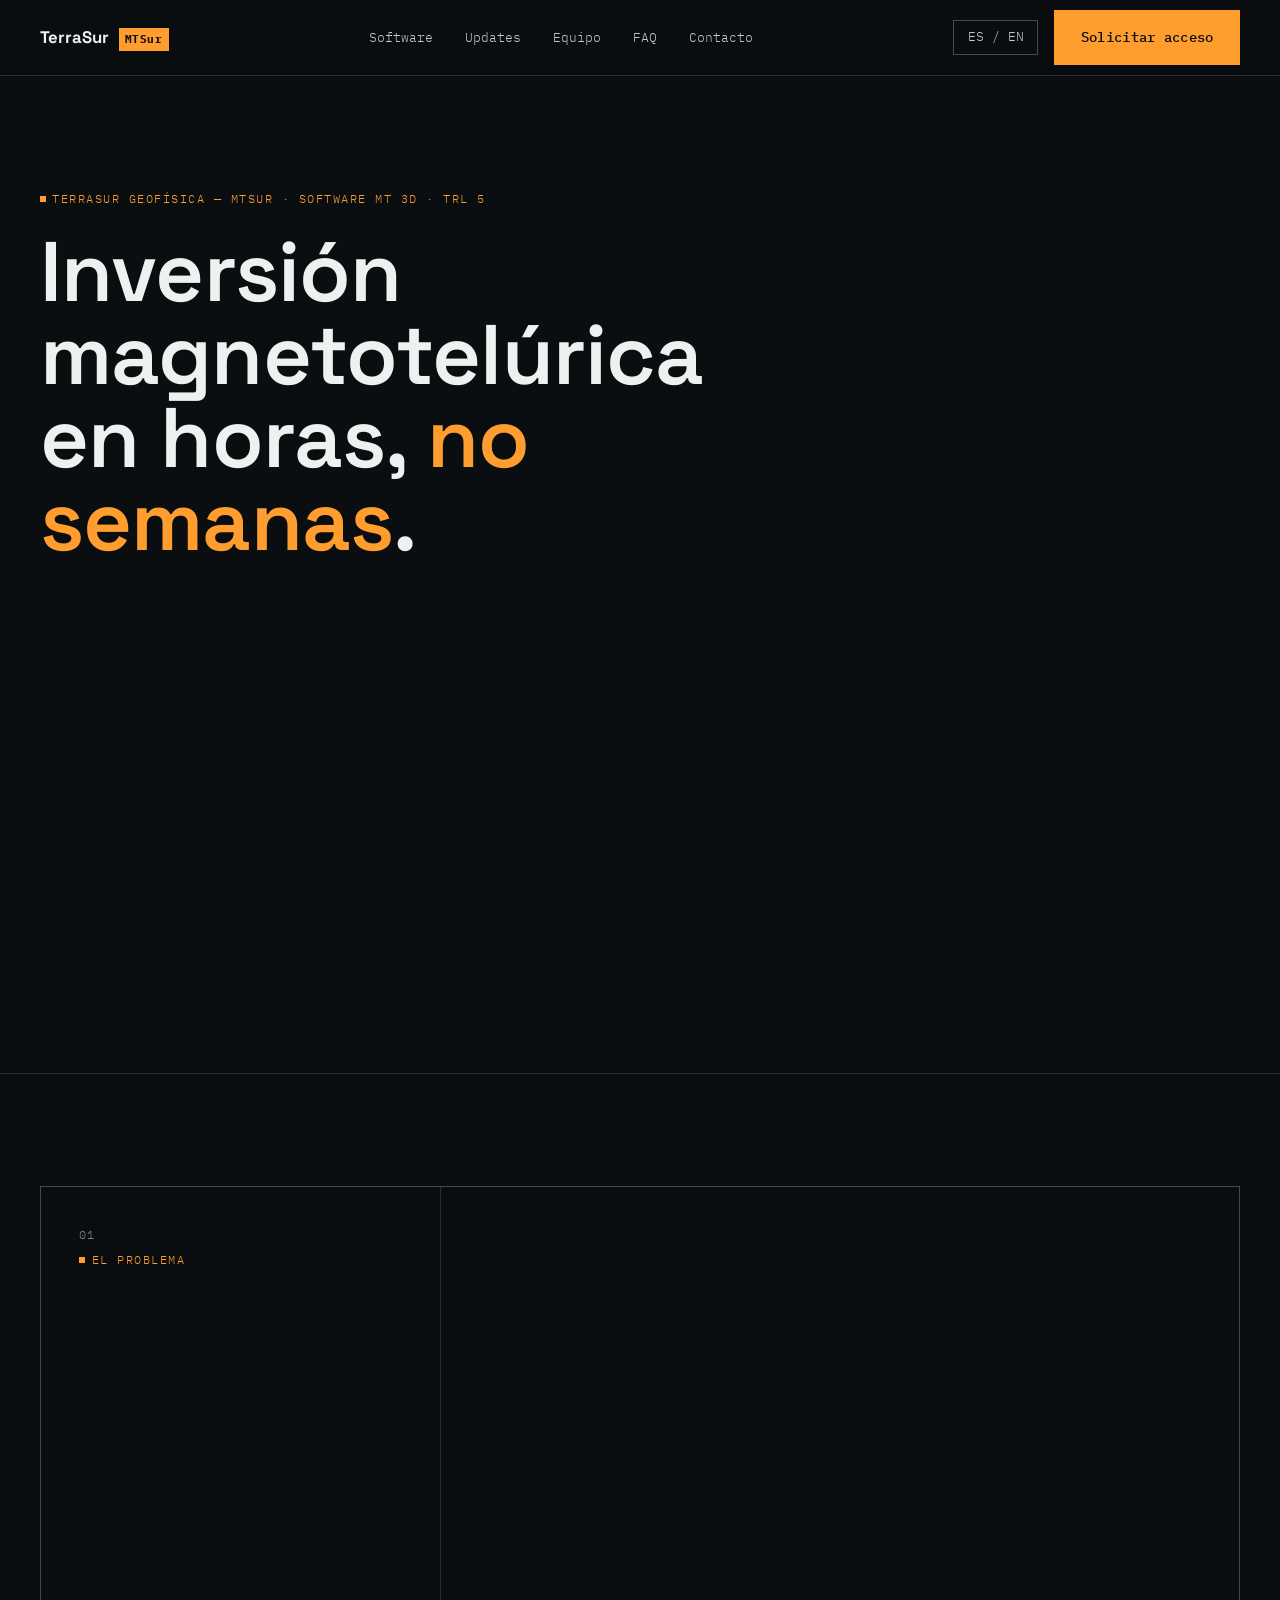
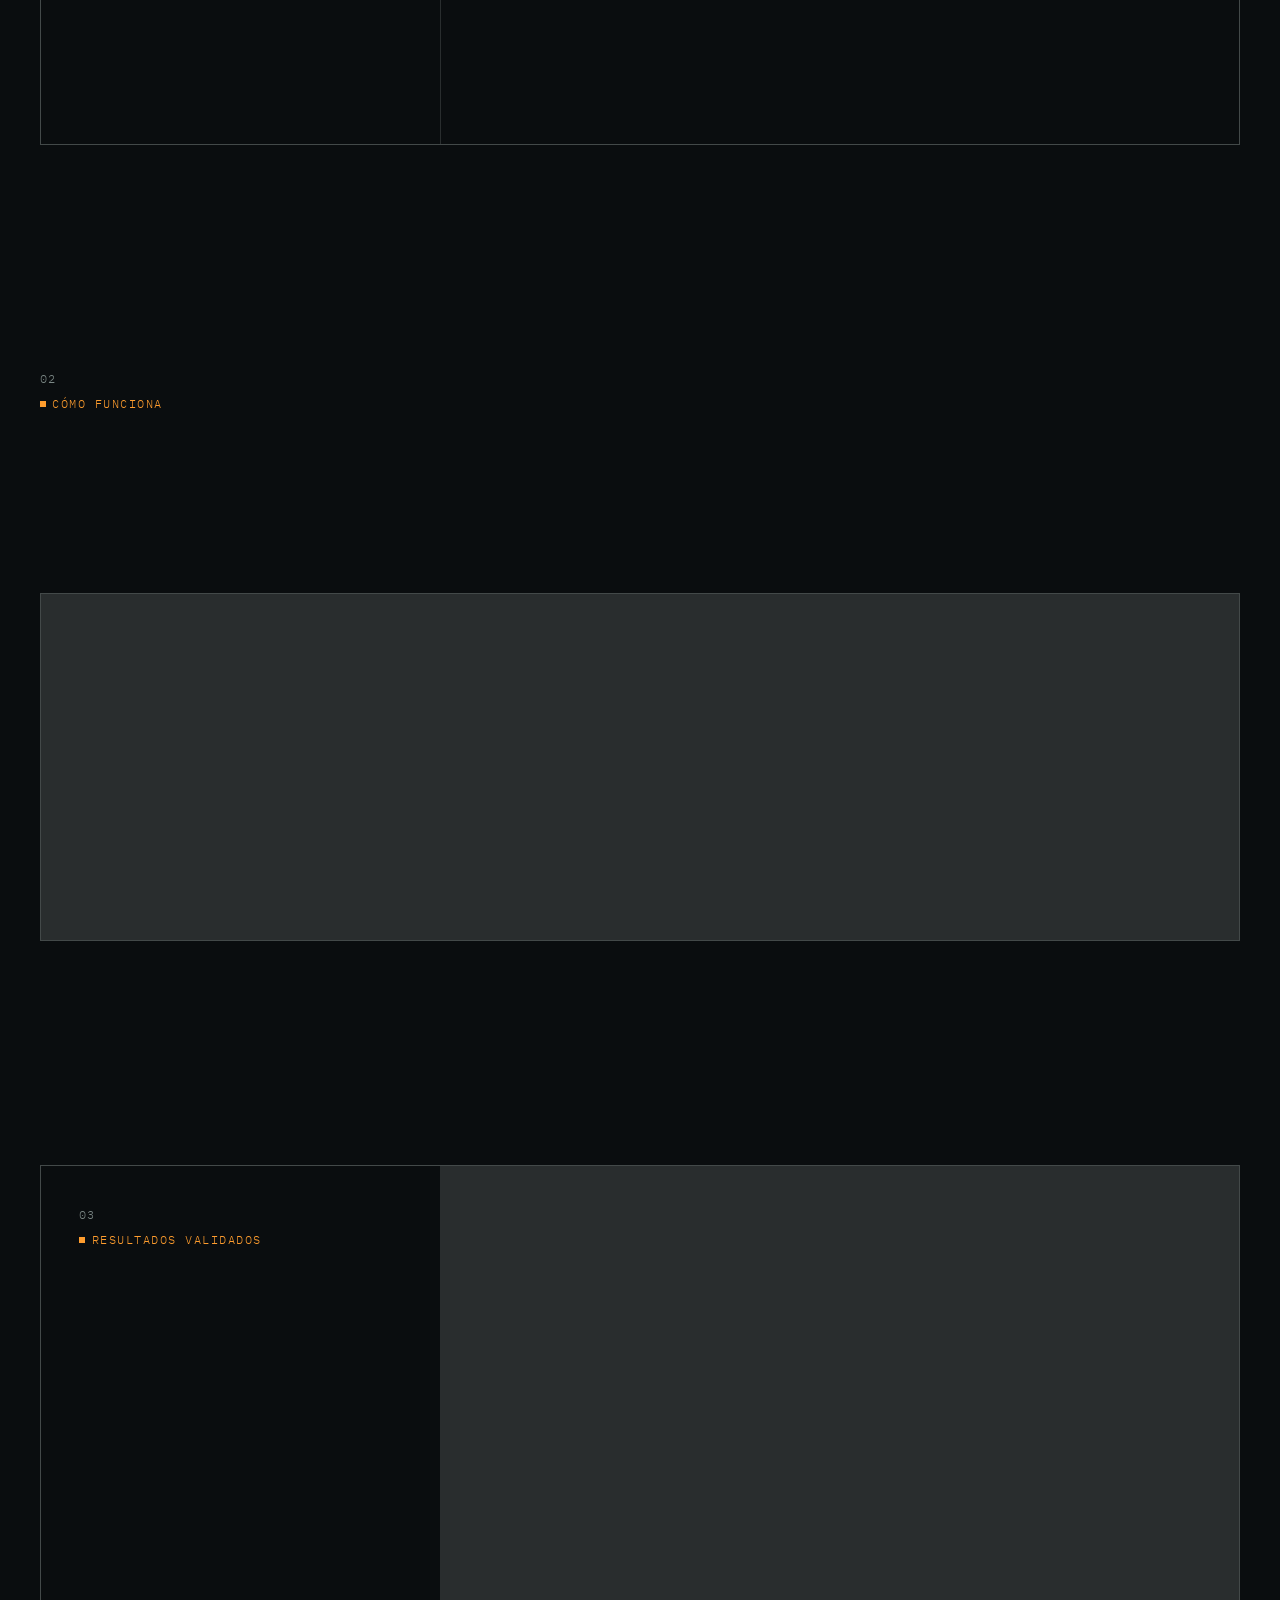
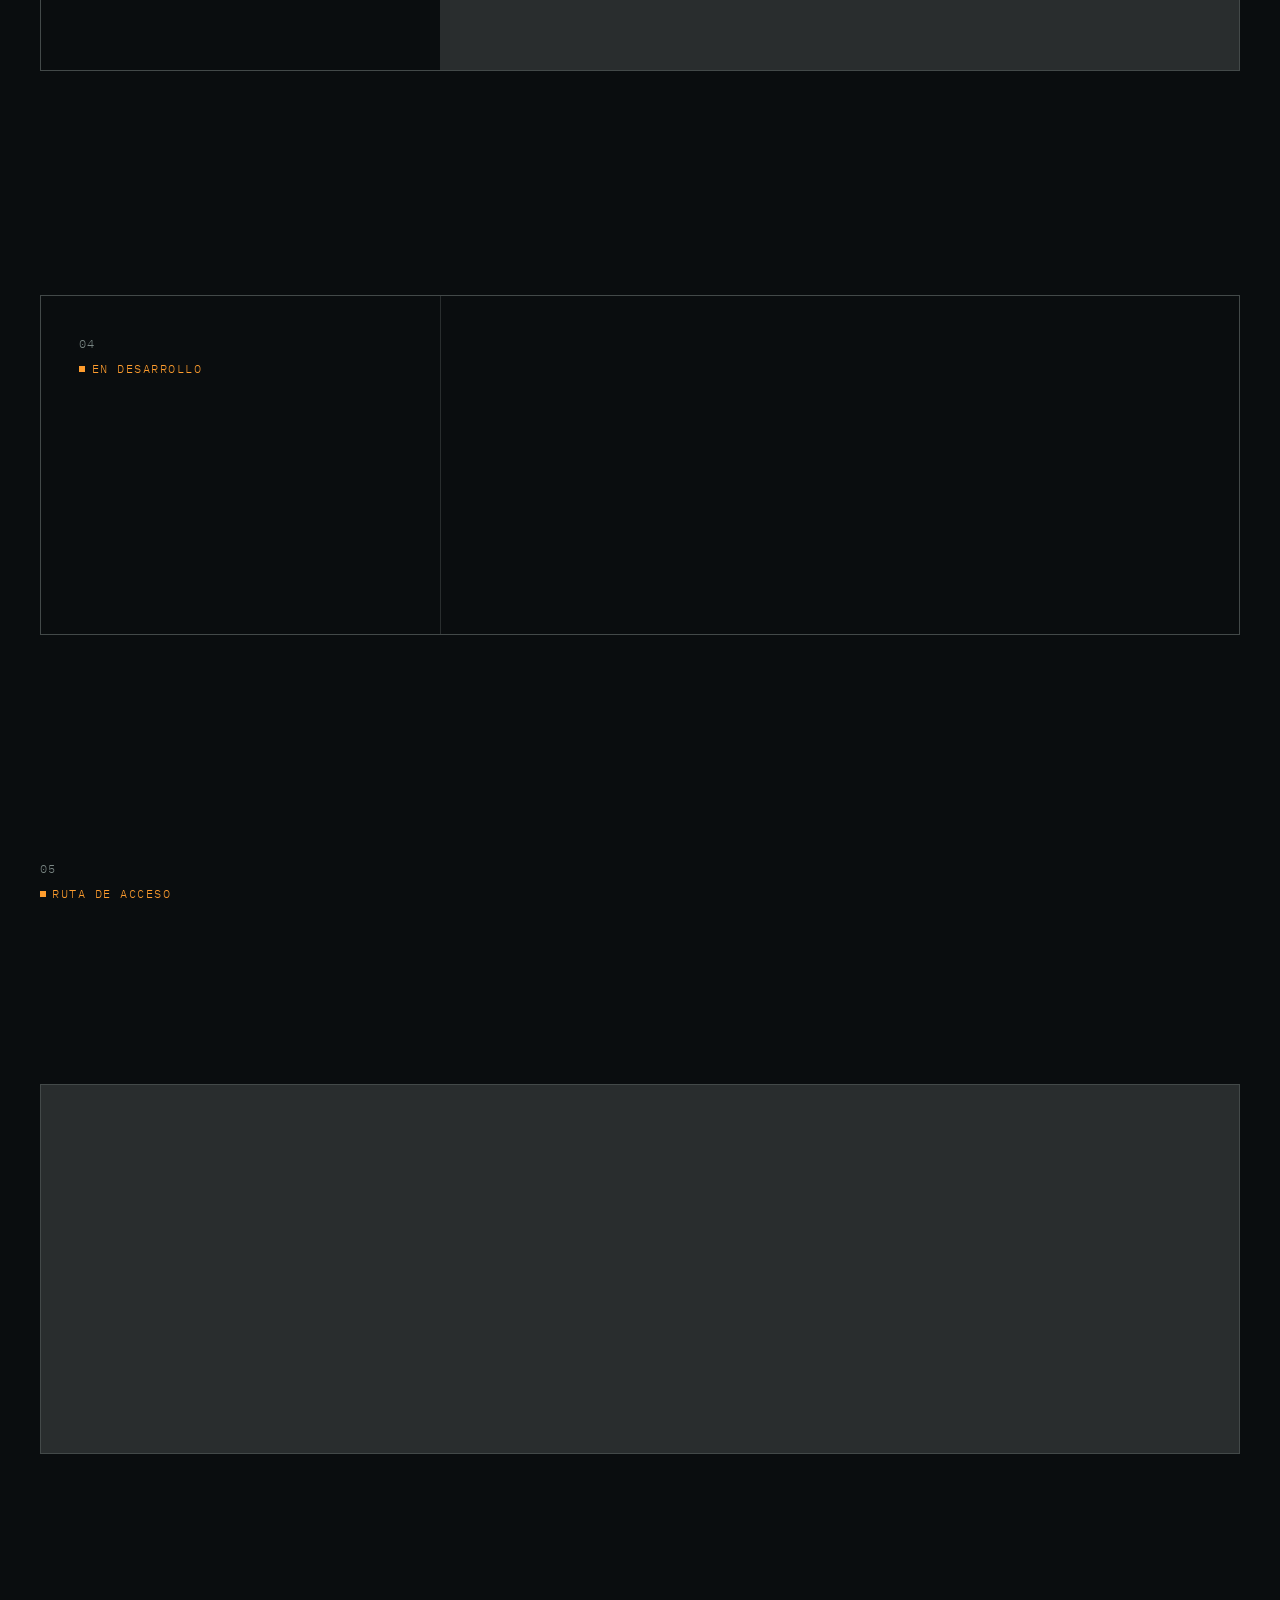
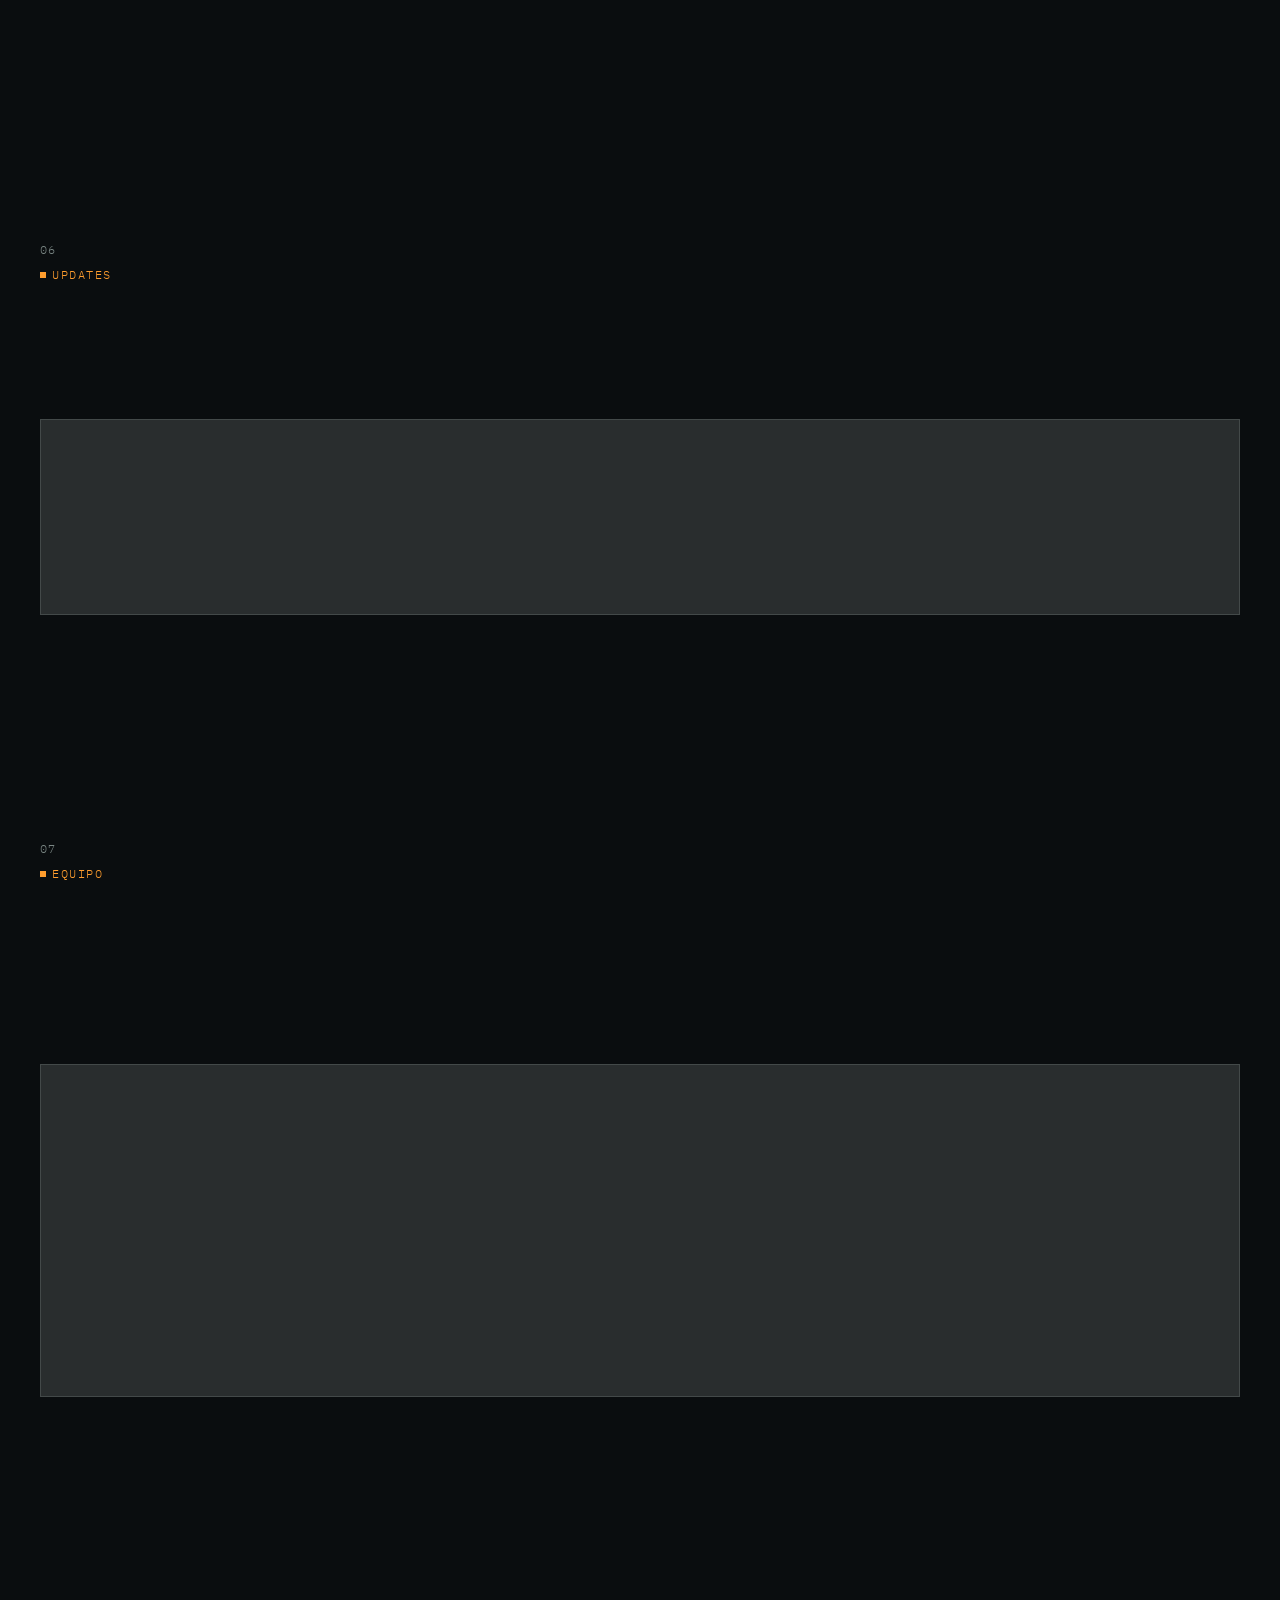
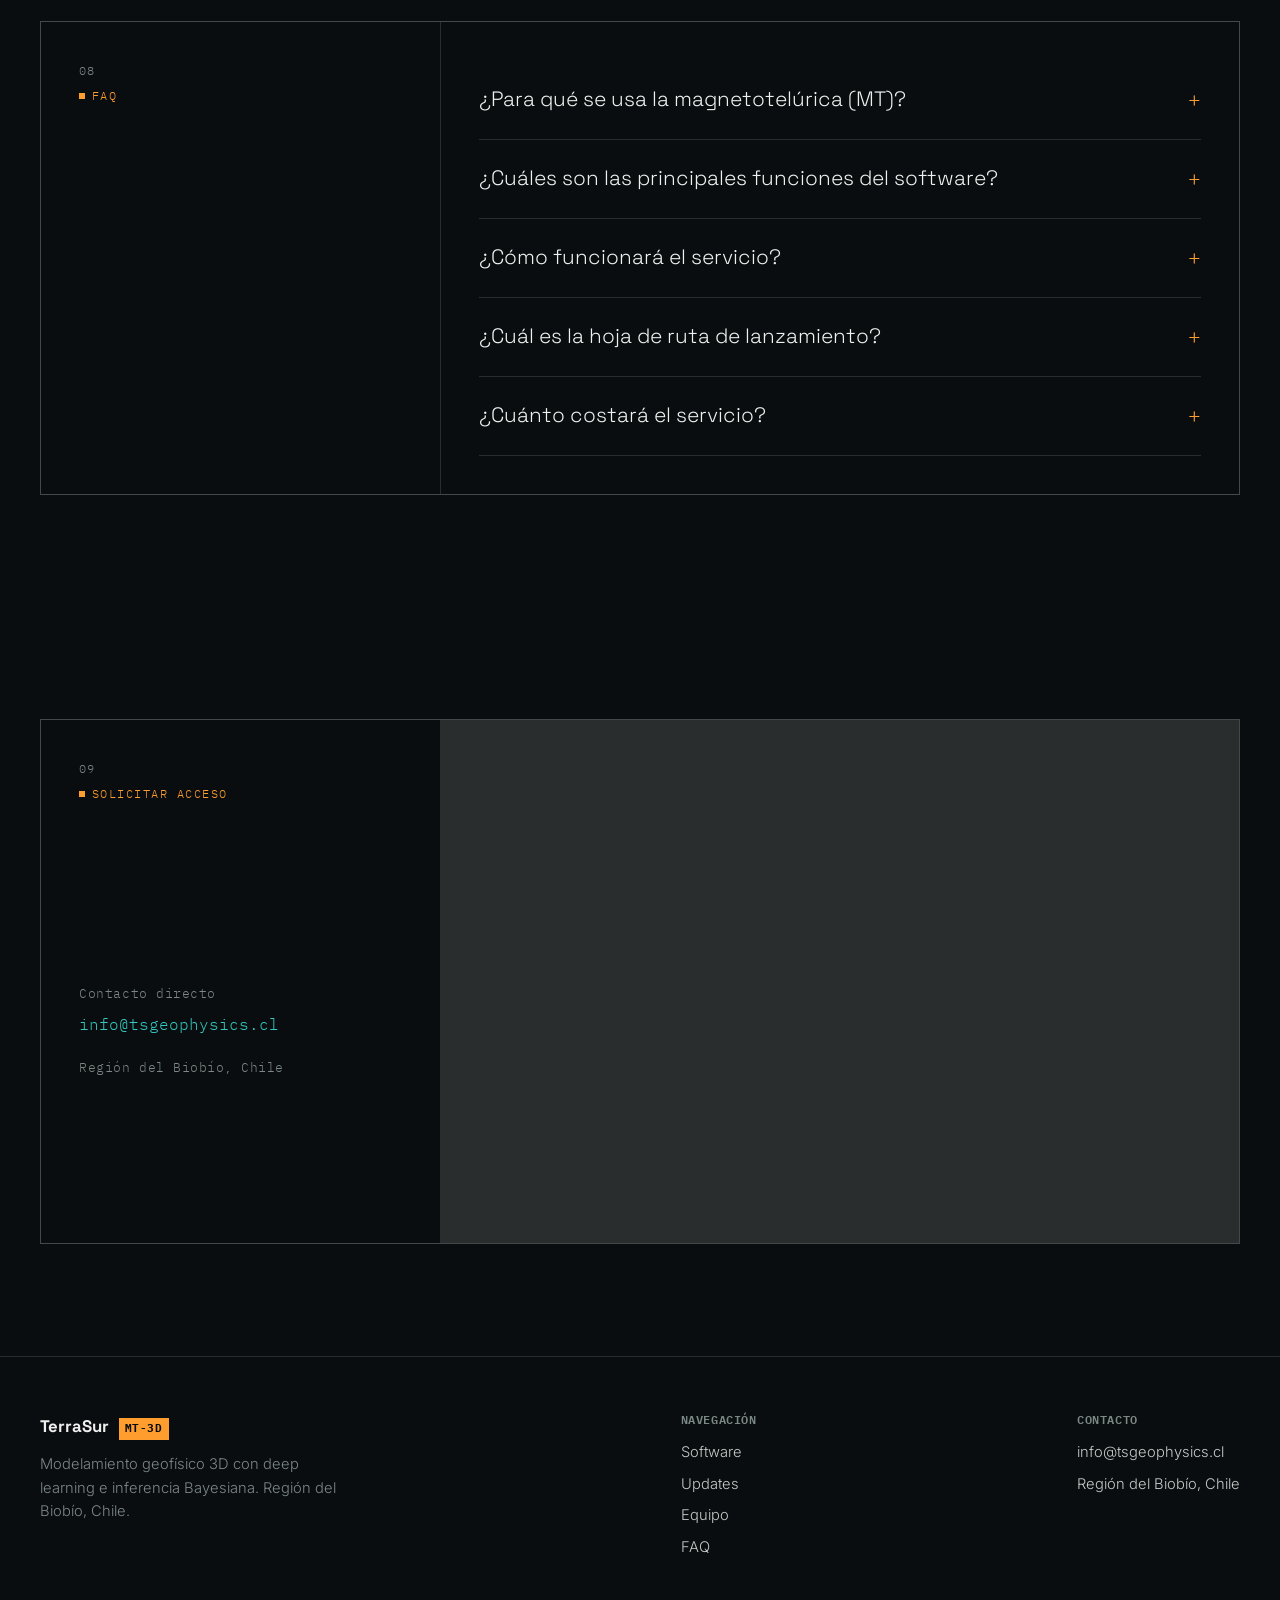
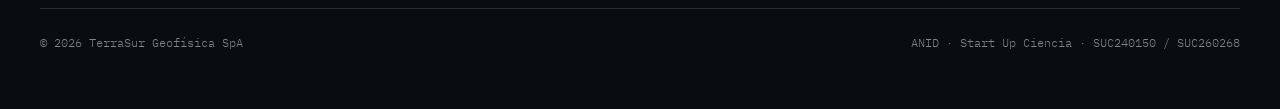
==== index.html @ f075ad68 "Fix the actual bug: CSS specificity made .reveal.is-visible unwinnable html.js .reveal { opacity: 0 " ====
<!doctype html>
<html lang="es" data-lang="es">
<head>
<script>document.documentElement.classList.add("js");</script>
<meta charset="utf-8">
<meta name="viewport" content="width=device-width, initial-scale=1">
<title>MTSur — Software de inversión magnetotelúrica 3D · TerraSur Geofísica</title>
<meta name="description" content="MTSur, de TerraSur Geofísica: plataforma SaaS que combina deep learning e inferencia Bayesiana para modelar el subsuelo en 3D a partir de datos magnetotelúricos, en horas y no semanas.">
<meta name="theme-color" content="#0a0d0f">
<meta name="color-scheme" content="dark">
<link rel="icon" type="image/svg+xml" href="assets/img/favicon.svg">

<link rel="preconnect" href="https://fonts.googleapis.com">
<link rel="preconnect" href="https://fonts.gstatic.com" crossorigin>
<link rel="stylesheet" href="https://fonts.googleapis.com/css2?family=Space+Grotesk:wght@500;600;700&family=IBM+Plex+Mono:wght@400;500;700&family=Inter:wght@300;400;500;600&display=swap">

<link rel="stylesheet" href="styles.css?v=20260720d">
</head>
<body>

<a class="skip-link" href="#main" data-i18n="es">Saltar al contenido</a>
<a class="skip-link" href="#main" data-i18n="en">Skip to content</a>

<div class="grain" aria-hidden="true"></div>
<div class="probe" data-probe aria-hidden="true">
  <div class="probe-inner">
    <span class="probe-depth" data-probe-depth>DEPTH 0000 m</span>
    <span class="probe-res" data-probe-res>ρ 000 Ω·m</span>
  </div>
</div>

<!-- ============================================================
     NAV
     ============================================================ -->
<header class="nav">
  <input type="checkbox" id="nav-toggle" class="nav-toggle-input">
  <div class="container nav-inner">
    <a href="#main" class="brand">
      TerraSur<span class="brand-tag">MTSur</span>
    </a>

    <nav class="nav-links" aria-label="Navegación principal">
      <a href="#tecnologia">Software</a>
      <a href="#updates">Updates</a>
      <a href="#equipo" data-i18n="es">Equipo</a>
      <a href="#equipo" data-i18n="en">Team</a>
      <a href="#faq">FAQ</a>
      <a href="#contacto" data-i18n="es">Contacto</a>
      <a href="#contacto" data-i18n="en">Contact</a>
    </nav>

    <div class="nav-right">
      <button class="lang-toggle" data-lang-toggle type="button" aria-label="Cambiar idioma / Switch language">
        <span data-lang-es>ES</span>/<span data-lang-en>EN</span>
      </button>
      <a class="btn btn-primary nav-cta" href="#contacto">
        <span data-i18n="es">Solicitar acceso</span>
        <span data-i18n="en">Request access</span>
      </a>
      <label class="nav-burger" for="nav-toggle" aria-label="Abrir menú">
        <span></span><span></span><span></span>
      </label>
    </div>
  </div>

  <div class="mobile-menu" data-mobile-menu>
    <a href="#tecnologia">Software</a>
    <a href="#updates">Updates</a>
    <a href="#equipo" data-i18n="es">Equipo</a>
    <a href="#equipo" data-i18n="en">Team</a>
    <a href="#faq">FAQ</a>
    <a href="#contacto" data-i18n="es">Contacto</a>
    <a href="#contacto" data-i18n="en">Contact</a>
    <a class="btn btn-primary" href="#contacto">
      <span data-i18n="es">Solicitar acceso</span>
      <span data-i18n="en">Request access</span>
    </a>
  </div>
</header>

<main id="main">

  <!-- ============================================================
       HERO
       ============================================================ -->
  <section class="hero">
    <div class="container">
      <div class="hero-grid">
        <div>
          <p class="kicker hero-eyebrow">
            <span data-i18n="es">TerraSur Geofísica — MTSur · Software MT 3D · TRL 5</span>
            <span data-i18n="en">TerraSur Geophysics — MTSur · 3D MT Software · TRL 5</span>
          </p>

          <h1 class="h-display hero-title reveal" data-split>
            <span data-i18n="es">Inversión magnetotelúrica<br>en horas, <em>no semanas</em>.</span>
            <span data-i18n="en">Magnetotelluric inversion<br>in hours, <em>not weeks</em>.</span>
          </h1>

          <p class="body-lg hero-sub reveal">
            <span data-i18n="es"><strong style="color:var(--cream); font-weight:500;">MTSur</strong> combina deep learning e inferencia Bayesiana para reconstruir la estructura del subsuelo con menos cómputo y resultados geológicamente plausibles.</span>
            <span data-i18n="en"><strong style="color:var(--cream); font-weight:500;">MTSur</strong> combines deep learning and Bayesian inference to reconstruct subsurface structure with less compute and geologically plausible results.</span>
          </p>

          <div class="hero-ctas reveal">
            <a class="btn btn-primary" href="#contacto">
              <span data-i18n="es">Solicitar acceso anticipado</span>
              <span data-i18n="en">Request early access</span>
            </a>
            <a class="btn btn-ghost" href="#tecnologia">
              <span data-i18n="es">Ver metodología ↓</span>
              <span data-i18n="en">See methodology ↓</span>
            </a>
          </div>

          <div class="hero-stats reveal">
            <div class="hero-stat">
              <span class="val" data-count-to="5">5</span>
              <span class="lbl">TRL <span class="mono-tag">/ 9</span></span>
            </div>
            <div class="hero-stat">
              <span class="val"><span data-count-to="1000000">1.000.000</span>+</span>
              <span class="lbl" data-i18n="es">Parámetros invertidos</span>
              <span class="lbl" data-i18n="en">Inverted parameters</span>
            </div>
            <div class="hero-stat">
              <span class="val"><span data-count-to="20">20</span> h</span>
              <span class="lbl" data-i18n="es">Convergencia</span>
              <span class="lbl" data-i18n="en">Convergence</span>
            </div>
            <div class="hero-stat">
              <span class="val"><span data-count-to="4">4</span> km</span>
              <span class="lbl" data-i18n="es">Profundidad recuperada</span>
              <span class="lbl" data-i18n="en">Recovered depth</span>
            </div>
          </div>
        </div>

        <div class="hero-visual reveal" aria-hidden="true">
          <canvas data-resistivity-canvas></canvas>
          <div class="hero-visual-label">
            <span class="teal">ρ MIN 1 Ω·m</span>
            <span data-i18n="es">SECCIÓN SINTÉTICA</span>
            <span data-i18n="en">SYNTHETIC SECTION</span>
            <span class="amber">ρ MAX 1000 Ω·m</span>
          </div>
        </div>
      </div>
    </div>
  </section>

  <!-- ============================================================
       01 — PROBLEM / CONTEXT
       ============================================================ -->
  <section class="section-pad" id="contexto">
    <div class="container">
      <div class="grid-12">
        <div class="g-span-4">
          <p class="section-num">01</p>
          <p class="kicker">
            <span data-i18n="es">El problema</span>
            <span data-i18n="en">The problem</span>
          </p>
        </div>
        <div class="g-span-8">
          <h2 class="h-section reveal">
            <span data-i18n="es">La inversión 3D tradicional es lenta, costosa y depende de la intuición del modelador.</span>
            <span data-i18n="en">Traditional 3D inversion is slow, costly, and depends on the modeler's intuition.</span>
          </h2>
          <p class="body-lg reveal" style="margin-top: 1.6rem;">
            <span data-i18n="es">Nacimos para conectar el conocimiento académico con la industria a través de soluciones de modelamiento geofísico, enfocadas en minería y prospección de aguas subterráneas. El objetivo es simple: acortar los tiempos de procesamiento para que las decisiones de exploración se tomen más rápido.</span>
            <span data-i18n="en">We exist to connect academic knowledge to industry through geophysical-modeling solutions, focused on mining and groundwater prospecting. The goal is simple: shorten processing times so exploration decisions get made faster.</span>
          </p>
          <blockquote class="problem-quote reveal">
            <span data-i18n="es">Calidad, adaptabilidad y creatividad — no velocidad a costa del rigor.</span>
            <span data-i18n="en">Quality, adaptability, and creativity — not speed at the expense of rigor.</span>
          </blockquote>
        </div>
      </div>
    </div>
  </section>

  <!-- ============================================================
       02 — TECHNOLOGY / HOW IT WORKS
       ============================================================ -->
  <section class="section-pad" id="tecnologia">
    <div class="container">
      <div class="section-head">
        <p class="section-num">02</p>
        <p class="kicker">
          <span data-i18n="es">Cómo funciona</span>
          <span data-i18n="en">How it works</span>
        </p>
        <h2 class="h-section reveal" style="margin-top:1rem; max-width:34ch;">
          <span data-i18n="es">Tres etapas entre el dato de campo y el modelo 3D.</span>
          <span data-i18n="en">Three stages between field data and the 3D model.</span>
        </h2>
      </div>

      <div class="grid-12">
        <div class="g-span-4 tech-block reveal">
          <p class="tech-block-num">01</p>
          <h3>
            <span data-i18n="es">Ingesta de datos MT</span>
            <span data-i18n="en">MT data ingestion</span>
          </h3>
          <p>
            <span data-i18n="es">Campos eléctrico y magnético medidos en estaciones de terreno, a lo largo de múltiples periodos de sondeo.</span>
            <span data-i18n="en">Electric and magnetic fields measured at field stations, across multiple sounding periods.</span>
          </p>
          <span class="mono-tag">INPUT: E(t), H(t) · N estaciones · M periodos</span>
        </div>

        <div class="g-span-4 tech-block reveal">
          <p class="tech-block-num">02</p>
          <h3>
            <span data-i18n="es">Inversión asistida por deep learning</span>
            <span data-i18n="en">Deep-learning–assisted inversion</span>
          </h3>
          <p>
            <span data-i18n="es">Redes entrenadas aceleran la búsqueda del modelo de resistividad, reduciendo el costo computacional frente a la inversión clásica.</span>
            <span data-i18n="en">Trained networks accelerate the search for the resistivity model, cutting compute cost versus classical inversion.</span>
          </p>
          <span class="mono-tag">RTX 4090 · 20h · &gt;1M parámetros</span>
        </div>

        <div class="g-span-4 tech-block reveal">
          <p class="tech-block-num">03</p>
          <h3>
            <span data-i18n="es">Cuantificación Bayesiana</span>
            <span data-i18n="en">Bayesian quantification</span>
          </h3>
          <p>
            <span data-i18n="es">La inferencia Bayesiana entrega un rango de incertidumbre, no solo un modelo puntual: se sabe qué tan confiable es cada estructura recuperada.</span>
            <span data-i18n="en">Bayesian inference yields an uncertainty range, not just a point model: you know how reliable each recovered structure is.</span>
          </p>
          <span class="mono-tag">OUTPUT: modelo 3D + incertidumbre</span>
        </div>
      </div>
    </div>
  </section>

  <!-- ============================================================
       03 — VALIDATED RESULTS
       ============================================================ -->
  <section class="section-pad" id="resultados">
    <div class="container">
      <div class="grid-12">
        <div class="g-span-4">
          <p class="section-num">03</p>
          <p class="kicker">
            <span data-i18n="es">Resultados validados</span>
            <span data-i18n="en">Validated results</span>
          </p>
          <p class="body-lg reveal" style="margin-top:1.4rem; font-size:1rem;">
            <span data-i18n="es">Caso de prueba con el conjunto de datos de Díaz et al. (2015), corrido de extremo a extremo en hardware de consumo.</span>
            <span data-i18n="en">Test case using the Díaz et al. (2015) dataset, run end-to-end on consumer hardware.</span>
          </p>
        </div>
        <div class="g-span-8 spec-sheet reveal">
          <dl>
            <div class="spec-row">
              <dt>Dataset</dt>
              <dd>Díaz et al. (2015)</dd>
            </div>
            <div class="spec-row">
              <dt><span data-i18n="es">Estaciones</span><span data-i18n="en">Stations</span></dt>
              <dd>30</dd>
            </div>
            <div class="spec-row">
              <dt><span data-i18n="es">Periodos</span><span data-i18n="en">Periods</span></dt>
              <dd>18</dd>
            </div>
            <div class="spec-row">
              <dt><span data-i18n="es">Parámetros invertidos</span><span data-i18n="en">Inverted parameters</span></dt>
              <dd><em>&gt; 1.000.000</em></dd>
            </div>
            <div class="spec-row">
              <dt>Hardware</dt>
              <dd>AMD Ryzen 9 9950X · 64GB RAM · RTX 4090</dd>
            </div>
            <div class="spec-row">
              <dt><span data-i18n="es">Tiempo de convergencia</span><span data-i18n="en">Convergence time</span></dt>
              <dd><em>20 h</em></dd>
            </div>
            <div class="spec-row">
              <dt><span data-i18n="es">Resistividad recuperada</span><span data-i18n="en">Recovered resistivity</span></dt>
              <dd>
                <span data-i18n="es">1 – 1000 Ω·m, aumenta al este</span>
                <span data-i18n="en">1 – 1000 Ω·m, increases eastward</span>
              </dd>
            </div>
            <div class="spec-row">
              <dt><span data-i18n="es">Cuerpos de alta conductividad</span><span data-i18n="en">High-conductivity bodies</span></dt>
              <dd>
                <span data-i18n="es">hasta 4 km de profundidad, orientación N-NE</span>
                <span data-i18n="en">up to 4 km depth, N-NE oriented</span>
              </dd>
            </div>
          </dl>
        </div>
      </div>
    </div>
  </section>

  <!-- ============================================================
       04 — ROADMAP / TRANSPARENCY
       ============================================================ -->
  <section class="section-pad" id="desarrollo">
    <div class="container">
      <div class="grid-12">
        <div class="g-span-4">
          <p class="section-num">04</p>
          <p class="kicker">
            <span data-i18n="es">En desarrollo</span>
            <span data-i18n="en">In development</span>
          </p>
        </div>
        <div class="g-span-8">
          <div class="roadmap-box reveal">
            <h3 style="font-size:clamp(1.2rem,2.4vw,1.6rem); margin-bottom:1rem;">
              <span data-i18n="es">El modelo actual promedia estructuras finas. Estamos resolviendo eso.</span>
              <span data-i18n="en">The current model averages fine-scale structure. We're solving that.</span>
            </h3>
            <p class="body-lg" style="font-size:1rem;">
              <span data-i18n="es">Hoy, la inversión converge en una única configuración "promedio": captura bien las estructuras grandes, pero pierde detalle geológico fino. El siguiente paso es mejorar la estrategia de muestreo para capturar distribuciones posteriores multi-modales y recuperar heterogeneidades más finas.</span>
              <span data-i18n="en">Today, inversion collapses into a single "averaged" configuration: it captures large structures well but misses fine-scale geological detail. The next step is improving the sampling strategy to capture multi-modal posterior distributions and recover finer heterogeneities.</span>
            </p>
          </div>
        </div>
      </div>
    </div>
  </section>

  <!-- ============================================================
       05 — ACCESS ROADMAP (pilot → closed beta → commercial launch)
       ============================================================ -->
  <section class="section-pad" id="ruta">
    <div class="container">
      <div class="section-head">
        <p class="section-num">05</p>
        <p class="kicker">
          <span data-i18n="es">Ruta de acceso</span>
          <span data-i18n="en">Access roadmap</span>
        </p>
        <h2 class="h-section reveal" style="margin-top:1rem; max-width:34ch;">
          <span data-i18n="es">De piloto manual a plataforma con precio al instante.</span>
          <span data-i18n="en">From manual pilot to instant-pricing platform.</span>
        </h2>
      </div>

      <div class="grid-12">
        <div class="g-span-4 tech-block reveal">
          <p class="kicker" style="margin-bottom:.8rem;">
            <span data-i18n="es">Fase actual</span>
            <span data-i18n="en">Current phase</span>
          </p>
          <p class="tech-block-num">Q4·25</p>
          <h3>
            <span data-i18n="es">Piloto</span>
            <span data-i18n="en">Pilot</span>
          </h3>
          <p>
            <span data-i18n="es">Flujo de trabajo manual. Cotización directa escribiendo a info@tsgeophysics.cl.</span>
            <span data-i18n="en">Manual workflow. Direct quoting by writing to info@tsgeophysics.cl.</span>
          </p>
          <span class="mono-tag" data-i18n="es">STATUS: en curso</span>
          <span class="mono-tag" data-i18n="en">STATUS: underway</span>
        </div>

        <div class="g-span-4 tech-block reveal">
          <p class="kicker" style="margin-bottom:.8rem;">
            <span data-i18n="es">Próximo</span>
            <span data-i18n="en">Next</span>
          </p>
          <p class="tech-block-num">Q3·26</p>
          <h3>
            <span data-i18n="es">Beta cerrada</span>
            <span data-i18n="en">Closed beta</span>
          </h3>
          <p>
            <span data-i18n="es">Acceso con credenciales: carga y visualización de datos, solicitud de modelamientos y seguimiento del avance.</span>
            <span data-i18n="en">Login access: data upload and visualization, modeling requests, and progress tracking.</span>
          </p>
          <span class="mono-tag" data-i18n="es">STATUS: próximamente</span>
          <span class="mono-tag" data-i18n="en">STATUS: coming up</span>
        </div>

        <div class="g-span-4 tech-block reveal">
          <p class="kicker" style="margin-bottom:.8rem;">
            <span data-i18n="es">Próximo</span>
            <span data-i18n="en">Next</span>
          </p>
          <p class="tech-block-num">Q4·26</p>
          <h3>
            <span data-i18n="es">Lanzamiento comercial</span>
            <span data-i18n="en">Commercial launch</span>
          </h3>
          <p>
            <span data-i18n="es">Calculadora de precio dinámica según malla, estaciones y bandas de frecuencia. Entregas en 10–24 horas.</span>
            <span data-i18n="en">Dynamic pricing calculator based on mesh, stations, and frequency bands. 10–24 hour turnaround.</span>
          </p>
          <span class="mono-tag" data-i18n="es">STATUS: planificado</span>
          <span class="mono-tag" data-i18n="en">STATUS: planned</span>
        </div>
      </div>
    </div>
  </section>

  <!-- ============================================================
       ANID VALIDATION STRIP
       ============================================================ -->
  <section id="validacion">
    <div class="container">
      <div class="anid-strip reveal">
        <p class="anid-text">
          <span data-i18n="es">Seleccionados entre 85 emprendimientos — Start Up Ciencia 2026 (ANID).</span>
          <span data-i18n="en">Selected among 85 startups — Start Up Ciencia 2026 (ANID).</span>
        </p>
        <div class="anid-codes">
          <span class="anid-code"><strong>SUC240150</strong> · 2024</span>
          <span class="anid-code"><strong>SUC260268</strong> · 2026</span>
        </div>
      </div>
    </div>
  </section>

  <!-- ============================================================
       06 — UPDATES
       ============================================================ -->
  <section class="section-pad" id="updates">
    <div class="container">
      <div class="section-head">
        <p class="section-num">06</p>
        <p class="kicker">Updates</p>
        <h2 class="h-section reveal" style="margin-top:1rem;">
          <span data-i18n="es">Registro breve de avances.</span>
          <span data-i18n="en">A short log of progress.</span>
        </h2>
      </div>

      <div class="grid-12">
        <div class="g-span-6 reveal" style="display:flex; flex-direction:column; gap:.8rem;">
          <span class="mono-tag">23 JUN 2026 · <span data-i18n="es">2 min de lectura</span><span data-i18n="en">2 min read</span></span>
          <h3 style="font-family:var(--display); font-size:1.2rem; color:var(--cream);">Start Up Ciencia 2026 &amp; OpenStartup G7</h3>
          <p style="color:var(--cream-2);">
            <span data-i18n="es">Fuimos seleccionados entre 85 emprendimientos que recibieron el grant Start Up Ciencia 2026 (ANID).</span>
            <span data-i18n="en">We were selected among 85 startups awarded the Start Up Ciencia 2026 grant (ANID).</span>
          </p>
        </div>

        <div class="g-span-6 reveal" style="display:flex; flex-direction:column; gap:.8rem;">
          <span class="mono-tag">17 DIC 2025 · <span data-i18n="es">1 min de lectura</span><span data-i18n="en">1 min read</span></span>
          <h3 style="font-family:var(--display); font-size:1.2rem; color:var(--cream);">Hello World</h3>
          <p style="color:var(--cream-2);">
            <span data-i18n="es">La primera actualización de nuestro nuevo sitio web. Esperamos que les guste.</span>
            <span data-i18n="en">The first update on our new website. We hope you like it.</span>
          </p>
        </div>
      </div>
    </div>
  </section>

  <!-- ============================================================
       07 — TEAM
       ============================================================ -->
  <section class="section-pad" id="equipo">
    <div class="container">
      <div class="section-head">
        <p class="section-num">07</p>
        <p class="kicker">
          <span data-i18n="es">Equipo</span>
          <span data-i18n="en">Team</span>
        </p>
        <h2 class="h-section reveal" style="margin-top:1rem;">
          <span data-i18n="es">Geofísica e ingeniería, en la misma mesa.</span>
          <span data-i18n="en">Geophysics and engineering, at the same table.</span>
        </h2>
      </div>

      <div class="grid-12">
        <div class="g-span-3 team-card reveal">
          <div class="team-mono" aria-hidden="true">VYC</div>
          <div>
            <p class="team-name">Vicente Yáñez Cuadra</p>
            <p class="team-role">CEO &amp; CTO · M.Sc.</p>
            <p class="team-spec">
              <span data-i18n="es">Estrategia tecnológica y diseño de modelos de deep learning. Formación en procesamiento de datos geofísicos y ciencia de datos.</span>
              <span data-i18n="en">Technology strategy and deep-learning model design. Background in geophysical data processing and data science.</span>
            </p>
          </div>
        </div>

        <div class="g-span-3 team-card reveal">
          <div class="team-mono" aria-hidden="true">NKN</div>
          <div>
            <p class="team-name">Nicole Krumm Nualart</p>
            <p class="team-role">CFO · M.Sc.</p>
            <p class="team-spec">
              <span data-i18n="es">Estrategia comercial y alianzas de ecosistema. Experiencia en minería y analítica.</span>
              <span data-i18n="en">Commercial strategy and ecosystem partnerships. Background in mining and analytics.</span>
            </p>
          </div>
        </div>

        <div class="g-span-3 team-card reveal">
          <div class="team-mono" aria-hidden="true">NDS</div>
          <div>
            <p class="team-name">Natalia Díaz Salazar</p>
            <p class="team-role"><span data-i18n="es">Geofísica</span><span data-i18n="en">Geophysicist</span> · M.Sc.</p>
            <p class="team-spec">
              <span data-i18n="es">Modelamiento inverso, métodos Bayesianos y sismología.</span>
              <span data-i18n="en">Inverse modeling, Bayesian methods, and seismology.</span>
            </p>
          </div>
        </div>

        <div class="g-span-3 team-card reveal">
          <div class="team-mono" aria-hidden="true">KAŚ</div>
          <div>
            <p class="team-name">Katarzyna Anna Ślęzak</p>
            <p class="team-role"><span data-i18n="es">Geofísica</span><span data-i18n="en">Geophysicist</span> · Ph.D.</p>
            <p class="team-spec">
              <span data-i18n="es">Experta en datos magnetotelúricos, con vínculos de investigación internacional.</span>
              <span data-i18n="en">Magnetotelluric data expertise, with international research connections.</span>
            </p>
          </div>
        </div>
      </div>
    </div>
  </section>

  <!-- ============================================================
       08 — FAQ
       ============================================================ -->
  <section class="section-pad" id="faq">
    <div class="container">
      <div class="grid-12">
        <div class="g-span-4">
          <p class="section-num">08</p>
          <p class="kicker">FAQ</p>
        </div>
        <div class="g-span-8">
          <div class="faq-list" data-faq>

            <div class="faq-item">
              <button class="faq-q" type="button">
                <span>
                  <span data-i18n="es">¿Para qué se usa la magnetotelúrica (MT)?</span>
                  <span data-i18n="en">What is Magnetotellurics (MT) used for?</span>
                </span>
                <span class="plus" aria-hidden="true">+</span>
              </button>
              <div class="faq-a"><div class="faq-a-inner">
                <p>
                  <span data-i18n="es">La magnetotelúrica es una técnica geofísica pasiva que aprovecha las variaciones naturales del campo electromagnético terrestre para mapear la conductividad eléctrica del subsuelo. Se aplica en exploración de hidrocarburos, minerales y aguas subterráneas; evaluación de recursos geotérmicos; imagenología tectónica y estructural; y monitoreo volcanológico. Puede obtener imágenes desde cientos de metros hasta decenas de kilómetros de profundidad, revelando estructuras geológicas a gran escala fuera del alcance de los métodos convencionales.</span>
                  <span data-i18n="en">Magnetotellurics is a passive geophysical technique that harnesses natural variations in the Earth's electromagnetic field to map subsurface electrical conductivity. Applications include hydrocarbon, mineral and groundwater exploration; geothermal resource assessment; tectonic and structural imaging; and volcanology monitoring. MT can image from hundreds of metres to tens of kilometres depth, revealing large-scale geological structures beyond conventional methods' reach.</span>
                </p>
              </div></div>
            </div>

            <div class="faq-item">
              <button class="faq-q" type="button">
                <span>
                  <span data-i18n="es">¿Cuáles son las principales funciones del software?</span>
                  <span data-i18n="en">What are the main features of the software?</span>
                </span>
                <span class="plus" aria-hidden="true">+</span>
              </button>
              <div class="faq-a"><div class="faq-a-inner">
                <p>
                  <span data-i18n="es">MTSur es una plataforma SaaS en la nube para modelamiento MT 3D. Permite subir datos, solicitar corridas de modelamiento a precios cotizados, visualizar resultados en la interfaz web y descargar los resultados al instante. Las salidas incluyen parámetros del modelo, configuración de la inversión y visualizaciones de alta resolución. Entre las funciones planificadas: cobertura completa de frecuencias, mallas de más de 1 millón de celdas, modelos que consideran topografía, exploración de múltiples soluciones, entregas de 10 a 24 horas, y servicios full-service opcionales.</span>
                  <span data-i18n="en">MTSur is a cloud-based 3D MT modelling platform (SaaS). Users can upload data, request modelling runs at quoted prices, visualise results in the web interface, and download outputs instantly. Outputs include model parameters, inversion settings, and high-resolution visualisations. Planned capabilities include full frequency coverage, meshes supporting over 1 million cells, topography-aware models, multi-solution exploration, 10–24 hour turnarounds, and optional full-service offerings.</span>
                </p>
              </div></div>
            </div>

            <div class="faq-item">
              <button class="faq-q" type="button">
                <span>
                  <span data-i18n="es">¿Cómo funcionará el servicio?</span>
                  <span data-i18n="en">How will the service work?</span>
                </span>
                <span class="plus" aria-hidden="true">+</span>
              </button>
              <div class="faq-a"><div class="faq-a-inner">
                <p>
                  <span data-i18n="es">Actualmente estamos en fase piloto con flujos de trabajo manuales; escribe a info@tsgeophysics.cl para cotizar. En las futuras fases de beta cerrada y lanzamiento comercial habrá credenciales de acceso, carga y visualización de datos, solicitud de modelamientos con precio informado por adelantado, seguimiento del avance y descarga de resultados en 10 a 24 horas.</span>
                  <span data-i18n="en">Currently in pilot phase with manual workflows; contact info@tsgeophysics.cl for quotes. Future closed-beta and commercial phases will offer login credentials, data upload and visualisation, modelling request submission with upfront pricing, progress tracking, and result downloads within 10–24 hours.</span>
                </p>
              </div></div>
            </div>

            <div class="faq-item">
              <button class="faq-q" type="button">
                <span>
                  <span data-i18n="es">¿Cuál es la hoja de ruta de lanzamiento?</span>
                  <span data-i18n="en">What's the launch roadmap?</span>
                </span>
                <span class="plus" aria-hidden="true">+</span>
              </button>
              <div class="faq-a"><div class="faq-a-inner">
                <p>
                  <span data-i18n="es">Q4 2025 — pruebas piloto. Q3 2026 — beta cerrada. Q4 2026 — lanzamiento comercial completo.</span>
                  <span data-i18n="en">Q4 2025 — pilot testing. Q3 2026 — closed beta. Q4 2026 — full commercial launch.</span>
                </p>
              </div></div>
            </div>

            <div class="faq-item">
              <button class="faq-q" type="button">
                <span>
                  <span data-i18n="es">¿Cuánto costará el servicio?</span>
                  <span data-i18n="en">How much will the service cost?</span>
                </span>
                <span class="plus" aria-hidden="true">+</span>
              </button>
              <div class="faq-a"><div class="faq-a-inner">
                <p>
                  <span data-i18n="es">El precio considera el tamaño de la malla, el número de estaciones y las bandas de frecuencia, mediante una calculadora dinámica. La infraestructura acelerada por GPU permite tarifas competitivas frente a los servicios HPC tradicionales. El precio exacto se entrega en la cotización.</span>
                  <span data-i18n="en">Pricing considers mesh size, station count, and frequency bands using a dynamic calculator. GPU-accelerated infrastructure enables competitive rates versus traditional HPC services. Exact pricing is provided during quotation.</span>
                </p>
              </div></div>
            </div>

          </div>
        </div>
      </div>
    </div>
  </section>

  <!-- ============================================================
       09 — CONTACT / DEMO REQUEST
       ============================================================ -->
  <section class="section-pad" id="contacto">
    <div class="container">
      <div class="grid-12">
        <div class="g-span-4">
          <p class="section-num">09</p>
          <p class="kicker">
            <span data-i18n="es">Solicitar acceso</span>
            <span data-i18n="en">Request access</span>
          </p>
          <h2 class="h-section contact-head reveal" style="margin-top:1rem;">
            <span data-i18n="es">¿Listo para invertir tus datos MT?</span>
            <span data-i18n="en">Ready to invert your MT data?</span>
          </h2>
          <div class="contact-direct">
            <p class="mono-tag" style="margin-bottom:.5rem;">
              <span data-i18n="es">Contacto directo</span>
              <span data-i18n="en">Direct contact</span>
            </p>
            <a href="mailto:info@tsgeophysics.cl">info@tsgeophysics.cl</a>
            <p class="mono-tag" style="margin-top:1.2rem;">
              <span data-i18n="es">Región del Biobío, Chile</span>
              <span data-i18n="en">Biobío Region, Chile</span>
            </p>
          </div>
        </div>

        <div class="g-span-8 reveal">
          <form data-contact-form novalidate>
            <div class="form-row form-row-2">
              <div class="field">
                <label for="f-name">
                  <span data-i18n="es">Nombre</span>
                  <span data-i18n="en">Name</span>
                </label>
                <input id="f-name" name="name" type="text" required autocomplete="name">
              </div>
              <div class="field">
                <label for="f-org">
                  <span data-i18n="es">Empresa / Institución</span>
                  <span data-i18n="en">Company / Institution</span>
                </label>
                <input id="f-org" name="org" type="text" autocomplete="organization">
              </div>
            </div>
            <div class="form-row form-row-2">
              <div class="field">
                <label for="f-email">Email</label>
                <input id="f-email" name="email" type="email" required autocomplete="email">
              </div>
              <div class="field">
                <label for="f-industry">
                  <span data-i18n="es">Industria</span>
                  <span data-i18n="en">Industry</span>
                </label>
                <select id="f-industry" name="industry">
                  <option data-i18n="es" value="mineria">Minería</option>
                  <option data-i18n="en" value="mineria">Mining</option>
                  <option data-i18n="es" value="agua">Prospección de aguas subterráneas</option>
                  <option data-i18n="en" value="agua">Groundwater prospecting</option>
                  <option data-i18n="es" value="geotermia">Geotermia</option>
                  <option data-i18n="en" value="geotermia">Geothermal</option>
                  <option data-i18n="es" value="academia">Academia</option>
                  <option data-i18n="en" value="academia">Academic</option>
                  <option data-i18n="es" value="otro">Otro</option>
                  <option data-i18n="en" value="otro">Other</option>
                </select>
              </div>
            </div>
            <div class="field">
              <label for="f-msg">
                <span data-i18n="es">Cuéntanos tu caso de uso</span>
                <span data-i18n="en">Tell us about your use case</span>
              </label>
              <textarea id="f-msg" name="message" required></textarea>
            </div>
            <button class="btn btn-primary" type="submit">
              <span data-i18n="es">Enviar solicitud</span>
              <span data-i18n="en">Send request</span>
            </button>
            <p class="form-note">
              <span data-i18n="es">Al enviar, se abrirá tu cliente de correo con los datos precargados hacia info@tsgeophysics.cl.</span>
              <span data-i18n="en">Submitting opens your email client with the details pre-filled, addressed to info@tsgeophysics.cl.</span>
            </p>
            <p class="form-success" data-form-success>
              <span data-i18n="es">✓ Tu cliente de correo se abrió con la solicitud lista para enviar.</span>
              <span data-i18n="en">✓ Your email client opened with the request ready to send.</span>
            </p>
          </form>
        </div>
      </div>
    </div>
  </section>

</main>

<!-- ============================================================
     FOOTER
     ============================================================ -->
<footer class="footer">
  <div class="container">
    <div class="footer-grid">
      <div class="footer-brand">
        <a href="#main" class="brand">TerraSur<span class="brand-tag">MT-3D</span></a>
        <p>
          <span data-i18n="es">Modelamiento geofísico 3D con deep learning e inferencia Bayesiana. Región del Biobío, Chile.</span>
          <span data-i18n="en">3D geophysical modeling with deep learning and Bayesian inference. Biobío Region, Chile.</span>
        </p>
      </div>
      <div class="footer-col">
        <h4><span data-i18n="es">Navegación</span><span data-i18n="en">Navigation</span></h4>
        <a href="#tecnologia">Software</a>
        <a href="#updates">Updates</a>
        <a href="#equipo"><span data-i18n="es">Equipo</span><span data-i18n="en">Team</span></a>
        <a href="#faq">FAQ</a>
      </div>
      <div class="footer-col">
        <h4><span data-i18n="es">Contacto</span><span data-i18n="en">Contact</span></h4>
        <a href="mailto:info@tsgeophysics.cl">info@tsgeophysics.cl</a>
        <p><span data-i18n="es">Región del Biobío, Chile</span><span data-i18n="en">Biobío Region, Chile</span></p>
      </div>
    </div>
    <div class="footer-bottom">
      <span>© <span data-year>2026</span> TerraSur Geofísica SpA</span>
      <span>ANID · Start Up Ciencia · SUC240150 / SUC260268</span>
    </div>
  </div>
</footer>

<!-- ============================================================
     SCRIPTS — classic, deferred, IIFE. No modules, no imports.
     ============================================================ -->
<script defer src="lib/manifest.js"></script>
<script defer src="main.js?v=20260720d"></script>

</body>
</html>
---- styles.css ----
/* =============================================================
   TerraSur Geofísica — styles.css
   Archetype: Brutalist technical grid, adapted palette
   (instrument/resistivity tones instead of RGB primaries)
   ============================================================= */

/* =============================================================
   1. Tokens
   ============================================================= */
:root {
  color-scheme: dark; /* tells the browser this page is deliberately dark —
    prevents Android/Brave/Chrome "force dark theme" heuristics from
    repainting an already-dark design and turning text invisible */
  --bg:        #0a0d0f;
  --bg-2:      #10151a;
  --bg-3:      #161c22;
  --cream:     #eef1ef;
  --cream-2:   #c3cbc8;
  --cream-3:   #7c8886;
  --line:      rgba(226, 236, 234, 0.14);
  --line-strong: rgba(226, 236, 234, 0.28);
  --amber:     #ff9d2e;
  --amber-2:   #d97a1f;
  --teal:      #35c9c1;
  --danger:    #ff5c5c;

  --display: "Space Grotesk", "Segoe UI", system-ui, sans-serif;
  --mono: "IBM Plex Mono", "Segoe UI", monospace;
  --sans: "Inter", -apple-system, BlinkMacSystemFont, "Segoe UI", system-ui, sans-serif;

  --ease-out:  cubic-bezier(0.16, 1, 0.3, 1);
  --ease-in:   cubic-bezier(0.7, 0, 0.84, 0);
  --ease-soft: cubic-bezier(0.25, 0.46, 0.45, 0.94);

  --nav-h: 76px;
  --gutter: 1px;
  --container-max: 1400px;
}

/* =============================================================
   2. Reset & base
   ============================================================= */
*, *::before, *::after { box-sizing: border-box; margin: 0; }
html {
  -webkit-text-size-adjust: 100%;
  tab-size: 2;
  overflow-x: clip;
  scroll-behavior: smooth;
}
@media (prefers-reduced-motion: reduce) {
  html { scroll-behavior: auto; }
}
body {
  background: var(--bg);
  color: var(--cream-2);
  font-family: var(--sans);
  font-size: 16px;
  font-weight: 300;
  line-height: 1.6;
  -webkit-font-smoothing: antialiased;
  -moz-osx-font-smoothing: grayscale;
  text-rendering: optimizeLegibility;
  overflow-x: clip;
  overscroll-behavior-y: none;
}
img, svg, video, canvas { display: block; max-width: 100%; }
img { height: auto; }
button { font: inherit; color: inherit; cursor: pointer; border: 0; background: none; }
a { color: inherit; text-decoration: none; }
p { text-wrap: pretty; }
h1, h2, h3, h4 {
  font-family: var(--display);
  color: var(--cream);
  text-wrap: balance;
  line-height: 1.02;
  letter-spacing: -0.01em;
  font-weight: 600;
}
em { font-style: normal; color: var(--amber); }
ul, ol { list-style: none; padding: 0; }
::selection { background: var(--amber); color: var(--bg); }

:focus-visible {
  outline: 2px solid var(--amber);
  outline-offset: 3px;
}

/* =============================================================
   3. Utilities
   ============================================================= */
.skip-link {
  position: fixed; top: -100px; left: 1rem; z-index: 9999;
  padding: .7rem 1.1rem;
  background: var(--amber); color: var(--bg);
  font-family: var(--mono); font-size: .85rem; font-weight: 700;
  transition: top .25s var(--ease-out);
}
.skip-link:focus { top: 1rem; }

.container {
  max-width: var(--container-max);
  margin-inline: auto;
  padding-inline: clamp(1.1rem, 4vw, 2.5rem);
}

.sr-only {
  position: absolute; width: 1px; height: 1px;
  padding: 0; margin: -1px; overflow: hidden;
  clip: rect(0,0,0,0); white-space: nowrap; border: 0;
}

.kicker {
  font-family: var(--mono);
  font-size: .78rem;
  letter-spacing: .12em;
  text-transform: uppercase;
  color: var(--amber);
  display: inline-flex;
  align-items: center;
  gap: .5em;
}
.kicker::before { content: ""; width: 6px; height: 6px; background: var(--amber); display: inline-block; }

.section-num {
  font-family: var(--mono);
  font-size: .78rem;
  color: var(--cream-3);
  letter-spacing: .08em;
}

/* language toggle visibility — works with zero JS: html carries data-lang statically.
   NOTE: data-i18n is only ever applied to plain text-level elements
   (h1-h6, p, li, dt/dd, span, a, button-label) whose UA-default "revert"
   display is correct — never on flex/grid structural containers. */
[data-i18n="en"] { display: none; }
html[data-lang="en"] [data-i18n="es"] { display: none; }
html[data-lang="en"] [data-i18n="en"] { display: revert; }

/* =============================================================
   4. Typography
   ============================================================= */
.h-display {
  font-size: clamp(2.4rem, 6.6vw, 5.6rem);
  line-height: .98;
}
.h-section {
  font-size: clamp(1.7rem, 3.6vw, 2.8rem);
  max-width: 22ch;
}
.body-lg {
  font-size: clamp(1.05rem, 1.6vw, 1.3rem);
  font-weight: 300;
  color: var(--cream-2);
  max-width: 58ch;
}
.mono-tag {
  font-family: var(--mono);
  font-size: .82rem;
  color: var(--cream-3);
  letter-spacing: .04em;
}

/* =============================================================
   5. Components
   ============================================================= */

/* --- Buttons --- */
.btn {
  display: inline-flex; align-items: center; gap: .6em;
  padding: .95rem 1.6rem;
  font-family: var(--mono);
  font-size: .88rem;
  font-weight: 500;
  letter-spacing: .02em;
  border: 1px solid var(--line-strong);
  transition: background .2s var(--ease-out), color .2s var(--ease-out), border-color .2s var(--ease-out), transform .2s var(--ease-out);
  white-space: nowrap;
}
.btn-primary {
  background: var(--amber);
  color: var(--bg);
  border-color: var(--amber);
}
.btn-primary:hover { background: var(--cream); border-color: var(--cream); transform: translateY(-2px); }
.btn-ghost {
  background: transparent;
  color: var(--cream);
}
.btn-ghost:hover { background: var(--cream); color: var(--bg); border-color: var(--cream); }

/* --- Nav --- */
.nav {
  position: sticky; top: 0; z-index: 100;
  height: var(--nav-h);
  display: flex; align-items: center;
  background: rgba(10,13,15,.7);
  border-bottom: 1px solid var(--line);
  backdrop-filter: blur(14px) saturate(140%);
  -webkit-backdrop-filter: blur(14px) saturate(140%);
}
@supports not (backdrop-filter: blur(1px)) {
  .nav { background: rgba(10,13,15,.96); }
}
.nav-inner { display: flex; align-items: center; justify-content: space-between; width: 100%; gap: 1.5rem; }
.brand {
  display: flex; align-items: baseline; gap: .6rem;
  font-family: var(--display); font-weight: 700; font-size: 1.05rem; color: var(--cream);
}
.brand-tag {
  font-family: var(--mono); font-size: .7rem; color: var(--bg);
  background: var(--amber); padding: .15rem .4rem; letter-spacing: .04em;
}
.nav-links { display: none; align-items: center; gap: 2rem; }
.nav-links a {
  font-family: var(--mono); font-size: .82rem; color: var(--cream-2);
  position: relative; padding-block: .3rem;
}
.nav-links a::after {
  content: ""; position: absolute; left: 0; right: 100%; bottom: 0; height: 1px;
  background: var(--amber); transition: right .3s var(--ease-out);
}
.nav-links a:hover::after, .nav-links a:focus-visible::after { right: 0; }
.nav-right { display: flex; align-items: center; gap: 1rem; }
.lang-toggle {
  font-family: var(--mono); font-size: .8rem; color: var(--cream-2);
  border: 1px solid var(--line-strong); padding: .4rem .7rem;
  display: flex; gap: .35rem;
}
.lang-toggle span { padding-inline: .15rem; }
.lang-toggle .is-active { color: var(--amber); font-weight: 700; }
.nav-cta { display: none; }
.nav-toggle-input {
  position: absolute; width: 1px; height: 1px; opacity: 0; pointer-events: none;
}
.nav-burger {
  display: flex; flex-direction: column; gap: 5px; width: 26px; cursor: pointer;
}
.nav-burger span { height: 2px; width: 100%; background: var(--cream); transition: transform .25s var(--ease-out), opacity .2s; }
.nav-toggle-input:checked ~ .container .nav-burger span:nth-child(1) { transform: translateY(7px) rotate(45deg); }
.nav-toggle-input:checked ~ .container .nav-burger span:nth-child(2) { opacity: 0; }
.nav-toggle-input:checked ~ .container .nav-burger span:nth-child(3) { transform: translateY(-7px) rotate(-45deg); }

.mobile-menu {
  position: fixed; inset: var(--nav-h) 0 0 0; z-index: 90;
  background: var(--bg);
  padding: 2rem clamp(1.1rem, 4vw, 2.5rem);
  transform: translateY(-8px);
  opacity: 0;
  pointer-events: none;
  transition: opacity .25s var(--ease-out), transform .25s var(--ease-out);
  border-top: 1px solid var(--line);
  overflow-y: auto;
}
.nav-toggle-input:checked ~ .mobile-menu { opacity: 1; transform: translateY(0); pointer-events: auto; }
.mobile-menu a {
  display: block; padding: 1rem 0; border-bottom: 1px solid var(--line);
  font-family: var(--mono); font-size: 1.1rem; color: var(--cream);
}
.mobile-menu .btn { margin-top: 1.5rem; width: 100%; justify-content: center; }

/* --- Grid system (brutalist) --- */
.grid-12 {
  display: grid;
  grid-template-columns: repeat(12, 1fr);
  gap: var(--gutter);
  background: var(--line);
  border: 1px solid var(--line);
}
.grid-12 > * { background: var(--bg); padding: clamp(1.4rem, 3vw, 2.6rem); }
.g-span-12 { grid-column: span 12; }
.g-span-8  { grid-column: span 12; }
.g-span-6  { grid-column: span 12; }
.g-span-4  { grid-column: span 12; }
.g-span-3  { grid-column: span 12; }
@media (min-width: 720px) {
  .g-span-8 { grid-column: span 8; }
  .g-span-6 { grid-column: span 6; }
  .g-span-4 { grid-column: span 6; }
  .g-span-3 { grid-column: span 6; }
}
@media (min-width: 960px) {
  .g-span-4 { grid-column: span 4; }
  .g-span-3 { grid-column: span 3; }
}

/* --- Cards --- */
.spec-row {
  display: flex; justify-content: space-between; gap: 1rem;
  padding: .9rem 0;
  border-bottom: 1px solid var(--line);
  font-family: var(--mono); font-size: .92rem;
}
.spec-row dt { color: var(--cream-3); }
.spec-row dd { color: var(--cream); text-align: right; }
.spec-row dd em { color: var(--teal); }

.team-card { display: flex; flex-direction: column; gap: 1rem; }
.team-mono {
  width: 68px; height: 68px;
  border: 1px solid var(--line-strong);
  display: flex; align-items: center; justify-content: center;
  font-family: var(--mono); font-weight: 700; font-size: 1.1rem; color: var(--amber);
  position: relative;
}
.team-mono::after {
  content: ""; position: absolute; inset: 6px;
  border: 1px solid var(--line);
}
.team-name { font-family: var(--display); font-size: 1.15rem; color: var(--cream); }
.team-role { font-family: var(--mono); font-size: .78rem; color: var(--amber); letter-spacing: .05em; text-transform: uppercase; }
.team-spec { font-size: .95rem; color: var(--cream-3); }

.faq-item { border-bottom: 1px solid var(--line); }
.faq-q {
  width: 100%; display: flex; justify-content: space-between; align-items: center;
  gap: 1rem; padding: 1.4rem 0; text-align: left;
  font-family: var(--display); font-size: clamp(1.05rem, 2vw, 1.3rem); color: var(--cream);
}
.faq-q .plus {
  font-family: var(--mono); font-size: 1.3rem; color: var(--amber);
  transition: transform .3s var(--ease-out); flex-shrink: 0;
}
.faq-item.is-open .faq-q .plus { transform: rotate(45deg); }
/* Collapsed state only applies once JS confirmed running; without JS, answers stay expanded/visible */
html.js .faq-a {
  max-height: 0; overflow: hidden;
  transition: max-height .35s var(--ease-out);
}
.faq-a-inner { padding-bottom: 1.4rem; max-width: 62ch; color: var(--cream-2); }
html.js .faq-item.is-open .faq-a { max-height: 400px; }

/* --- Form --- */
.field { display: flex; flex-direction: column; gap: .5rem; margin-bottom: 1.3rem; }
.field label { font-family: var(--mono); font-size: .78rem; color: var(--cream-3); letter-spacing: .05em; text-transform: uppercase; }
.field input, .field select, .field textarea {
  background: var(--bg-2);
  border: 1px solid var(--line-strong);
  color: var(--cream);
  padding: .85rem 1rem;
  font-family: var(--sans);
  font-size: 1rem;
  transition: border-color .2s var(--ease-out);
}
.field input:focus, .field select:focus, .field textarea:focus {
  border-color: var(--amber); outline: none;
}
.field textarea { resize: vertical; min-height: 110px; }
.form-row { display: grid; gap: 0 1.4rem; grid-template-columns: 1fr; }
@media (min-width: 720px) { .form-row-2 { grid-template-columns: 1fr 1fr; } }
.form-note { font-size: .85rem; color: var(--cream-3); margin-top: .8rem; }
.form-success {
  display: none;
  font-family: var(--mono); font-size: .9rem; color: var(--teal);
  padding: 1rem; border: 1px solid var(--teal); margin-top: 1rem;
}
.form-success.is-visible { display: block; }

/* =============================================================
   6. Sections
   ============================================================= */
section { position: relative; background: var(--bg); }

/* --- Hero --- */
.hero {
  min-height: 100vh;   /* fallback for engines without svh support */
  min-height: 100svh;
  display: flex; flex-direction: column; justify-content: center;
  padding-top: calc(var(--nav-h) + 2rem);
  padding-bottom: 3rem;
  border-bottom: 1px solid var(--line);
  overflow: clip;
}
.hero-grid {
  display: grid; grid-template-columns: 1fr; gap: 2.5rem; align-items: center;
}
@media (min-width: 960px) {
  .hero-grid { grid-template-columns: 1.1fr .9fr; gap: 3rem; }
}
.hero-eyebrow { margin-bottom: 1.4rem; }
.hero-title { margin-bottom: 1.5rem; }
.hero-sub { margin-bottom: 2.2rem; }
.hero-ctas { display: flex; flex-wrap: wrap; gap: 1rem; margin-bottom: 2.8rem; }

.hero-stats {
  display: grid; grid-template-columns: repeat(2, 1fr); gap: var(--gutter);
  background: var(--line); border: 1px solid var(--line);
}
.hero-stat { background: var(--bg); padding: 1rem 1.2rem; }
.hero-stat .val { font-family: var(--mono); font-size: clamp(1.3rem, 2.6vw, 1.7rem); color: var(--amber); font-weight: 700; display: block; }
.hero-stat .lbl { font-family: var(--mono); font-size: .68rem; color: var(--cream-3); letter-spacing: .04em; text-transform: uppercase; }

.hero-visual {
  position: relative;
  aspect-ratio: 4 / 5;
  border: 1px solid var(--line-strong);
  background: var(--bg-2);
  overflow: hidden;
}
.hero-visual canvas { width: 100%; height: 100%; }
.hero-visual-label {
  position: absolute; left: 0; right: 0; bottom: 0;
  display: flex; justify-content: space-between;
  padding: .8rem 1rem;
  font-family: var(--mono); font-size: .7rem; color: var(--cream-3);
  border-top: 1px solid var(--line);
  background: rgba(10,13,15,.75);
  letter-spacing: .04em;
}
.hero-visual-label .teal { color: var(--teal); }
.hero-visual-label .amber { color: var(--amber); }

/* --- Generic section head --- */
.section-head { margin-bottom: clamp(2rem, 5vw, 3.5rem); }
.section-head .kicker { margin-bottom: 1rem; }
.section-pad { padding-block: clamp(4rem, 9vw, 7rem); }

/* --- Problem --- */
.problem-quote {
  font-family: var(--display); font-weight: 500;
  font-size: clamp(1.3rem, 2.6vw, 2rem);
  color: var(--teal);
  border-left: 2px solid var(--teal);
  padding-left: 1.4rem;
  margin-block: 1.6rem;
  max-width: 40ch;
}

/* --- Technology numbered blocks --- */
.tech-block-num {
  font-family: var(--mono); font-size: 2.4rem; font-weight: 700;
  color: var(--line-strong); line-height: 1; margin-bottom: 1rem;
  -webkit-text-stroke: 1px var(--amber);
  color: transparent;
}
.tech-block h3 { font-size: clamp(1.2rem, 2vw, 1.5rem); margin-bottom: .8rem; }
.tech-block p { color: var(--cream-2); margin-bottom: 1rem; }
.tech-block .mono-tag { display: block; padding-top: .8rem; border-top: 1px solid var(--line); }

/* --- Results / spec sheet --- */
.spec-sheet dl { display: block; }

/* --- Roadmap --- */
.roadmap-box {
  border: 1px solid var(--teal);
  padding: clamp(1.6rem, 4vw, 2.8rem);
  position: relative;
}
.roadmap-box::before {
  content: "IN PROGRESS";
  position: absolute; top: -1px; right: -1px;
  background: var(--teal); color: var(--bg);
  font-family: var(--mono); font-size: .65rem; font-weight: 700;
  padding: .3rem .6rem; letter-spacing: .05em;
}

/* --- ANID strip --- */
.anid-strip {
  border-block: 1px solid var(--line);
  padding-block: clamp(2rem, 4vw, 2.6rem);
  display: flex; flex-wrap: wrap; align-items: center; gap: 2rem 3rem;
}
.anid-text { font-family: var(--display); font-size: clamp(1.1rem, 2.2vw, 1.5rem); color: var(--cream); max-width: 46ch; }
.anid-codes { display: flex; gap: 1rem; flex-wrap: wrap; margin-left: auto; }
.anid-code {
  font-family: var(--mono); font-size: .78rem; color: var(--cream-3);
  border: 1px solid var(--line-strong); padding: .5rem .8rem;
}
.anid-code strong { color: var(--amber); }

/* --- Contact --- */
.contact-head { max-width: 46ch; }
.contact-direct { margin-top: 1.6rem; }
.contact-direct a {
  font-family: var(--mono); color: var(--teal); border-bottom: 1px solid transparent;
  transition: border-color .2s var(--ease-out);
}
.contact-direct a:hover { border-color: var(--teal); }

/* --- Footer --- */
.footer {
  border-top: 1px solid var(--line);
  padding-block: clamp(2.5rem, 5vw, 3.5rem);
}
.footer-grid {
  display: flex; flex-wrap: wrap; justify-content: space-between; gap: 2rem;
}
.footer-brand { max-width: 32ch; }
.footer-brand .brand { margin-bottom: .8rem; }
.footer-brand p { font-size: .92rem; color: var(--cream-3); }
.footer-col h4 { font-family: var(--mono); font-size: .75rem; color: var(--cream-3); letter-spacing: .05em; text-transform: uppercase; margin-bottom: 1rem; }
.footer-col a, .footer-col p { display: block; font-size: .92rem; color: var(--cream-2); margin-bottom: .5rem; }
.footer-col a:hover { color: var(--amber); }
.footer-bottom {
  margin-top: 2.5rem; padding-top: 1.5rem; border-top: 1px solid var(--line);
  display: flex; justify-content: space-between; flex-wrap: wrap; gap: 1rem;
  font-family: var(--mono); font-size: .78rem; color: var(--cream-3);
}

/* =============================================================
   7. Effects
   ============================================================= */

/* Reveal on scroll — only hidden when JS confirmed running (html.js set synchronously in <head>).
   Without JS, .reveal never gets opacity:0, so content is always visible. */
html.js .reveal { opacity: 0; transform: translateY(28px); transition: opacity .7s var(--ease-out), transform .7s var(--ease-out); }
html.js .reveal.is-visible { opacity: 1; transform: none; }
html.js .reveal[data-split] { opacity: 1; transform: none; } /* defensive: never leave split-text invisible */

/* Depth/resistivity cursor probe */
.probe {
  position: fixed; top: 0; left: 0; z-index: 200;
  transform: translate3d(-999px, -999px, 0);
  opacity: 0;
  pointer-events: none;
  transition: opacity .25s var(--ease-out);
  font-family: var(--mono); font-size: .72rem; white-space: nowrap;
}
.probe.is-ready { opacity: 1; }
.probe-inner {
  background: var(--bg-2);
  border: 1px solid var(--amber);
  padding: .4rem .6rem;
  display: flex; gap: .8rem;
  transform: translate(14px, 14px);
}
.probe-depth { color: var(--cream); }
.probe-res { color: var(--teal); }
.probe-res.is-high { color: var(--amber); }

@media (hover: none), (pointer: coarse) {
  .probe { display: none; }
}

/* Grain texture, very subtle */
.grain {
  position: fixed; inset: 0; z-index: 1; opacity: .035; mix-blend-mode: overlay; pointer-events: none;
  background-image: url("data:image/svg+xml;utf8,<svg xmlns='http://www.w3.org/2000/svg' width='120' height='120'><filter id='n'><feTurbulence type='fractalNoise' baseFrequency='0.9' numOctaves='2' stitchTiles='stitch'/></filter><rect width='100%25' height='100%25' filter='url(%23n)'/></svg>");
}

/* =============================================================
   8. Responsive
   ============================================================= */
@media (min-width: 720px) {
  .nav-cta { display: inline-flex; }
}
@media (min-width: 960px) {
  .nav-links { display: flex; }
  .nav-burger, .mobile-menu { display: none; }
}

/* =============================================================
   9. Reduced motion — only intrusive effects
   ============================================================= */
/* The hero resistivity canvas and count-up numbers are treated as
   functional/ambient (like a slow mesh-gradient loop) per the skill's
   gotcha A.2: they are throttled, not disabled, in main.js — nothing
   here needs a hard "display:none" or "animation:none" override. */
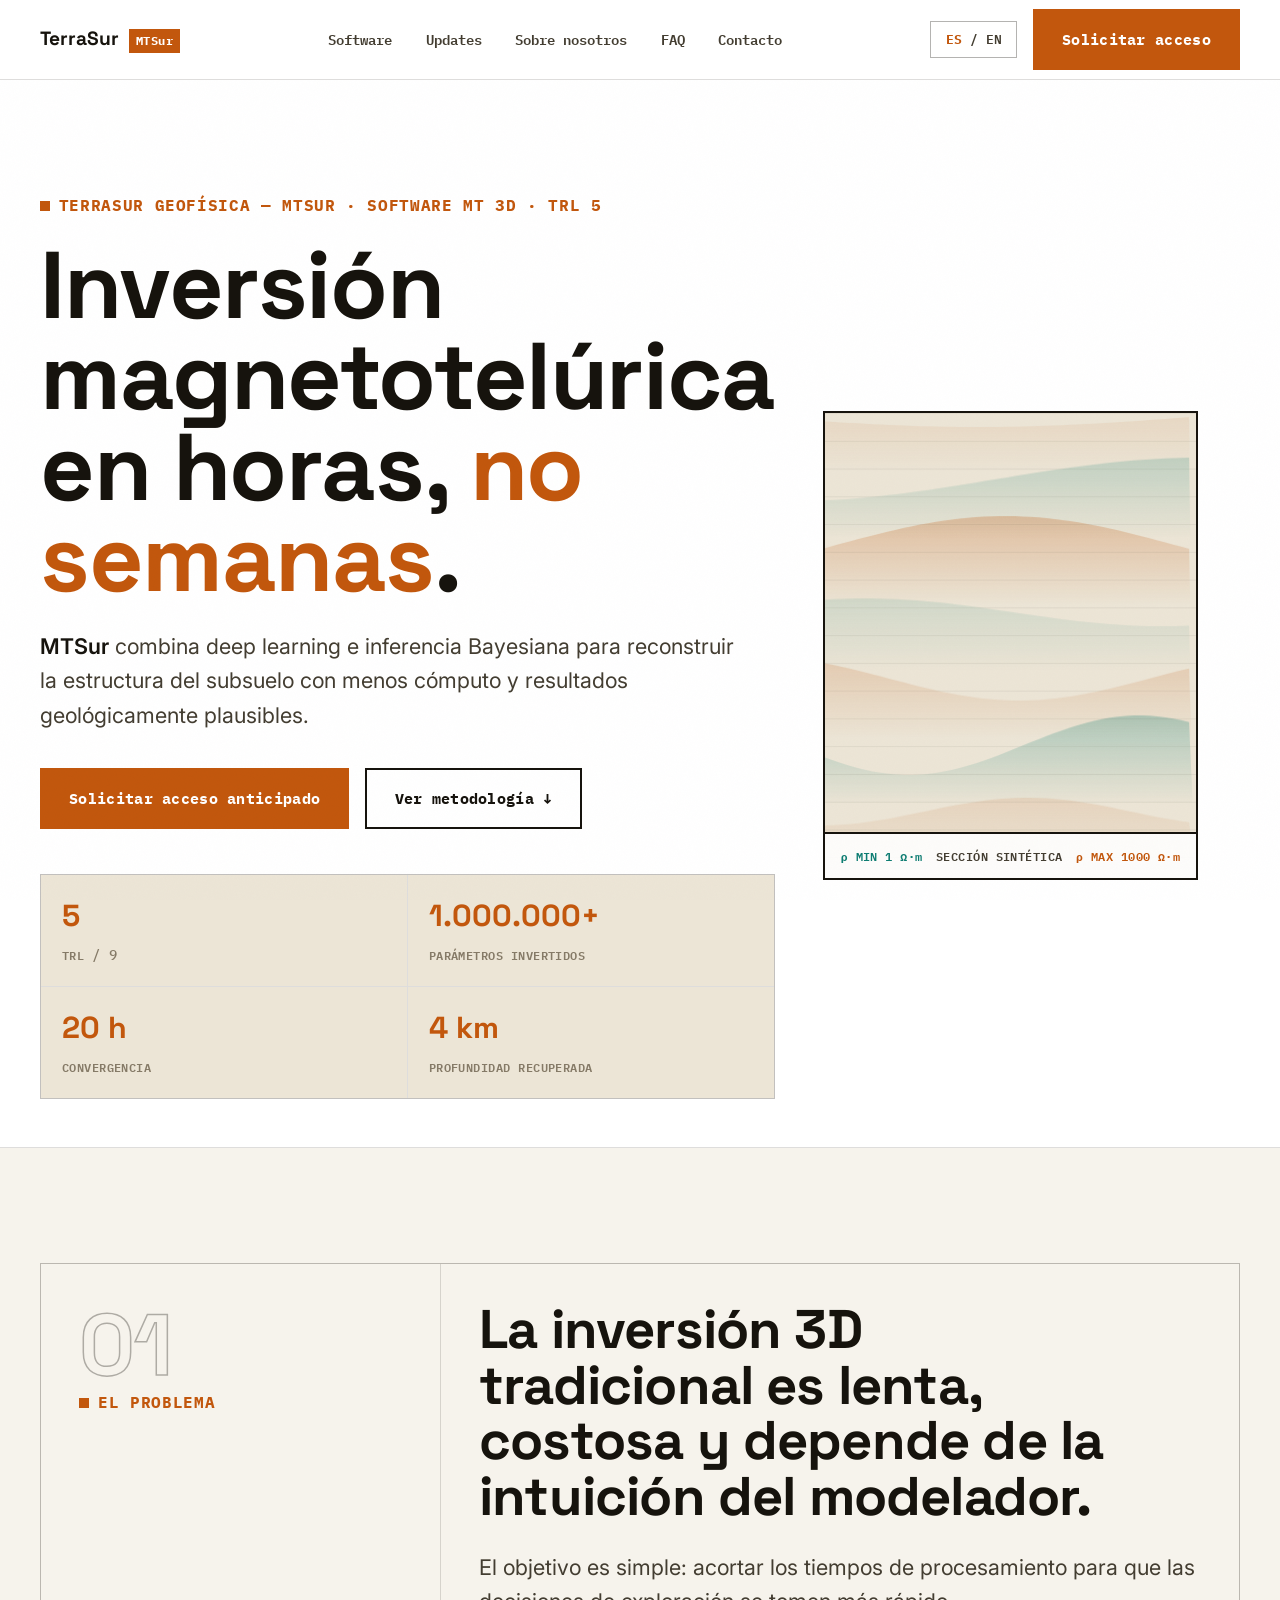
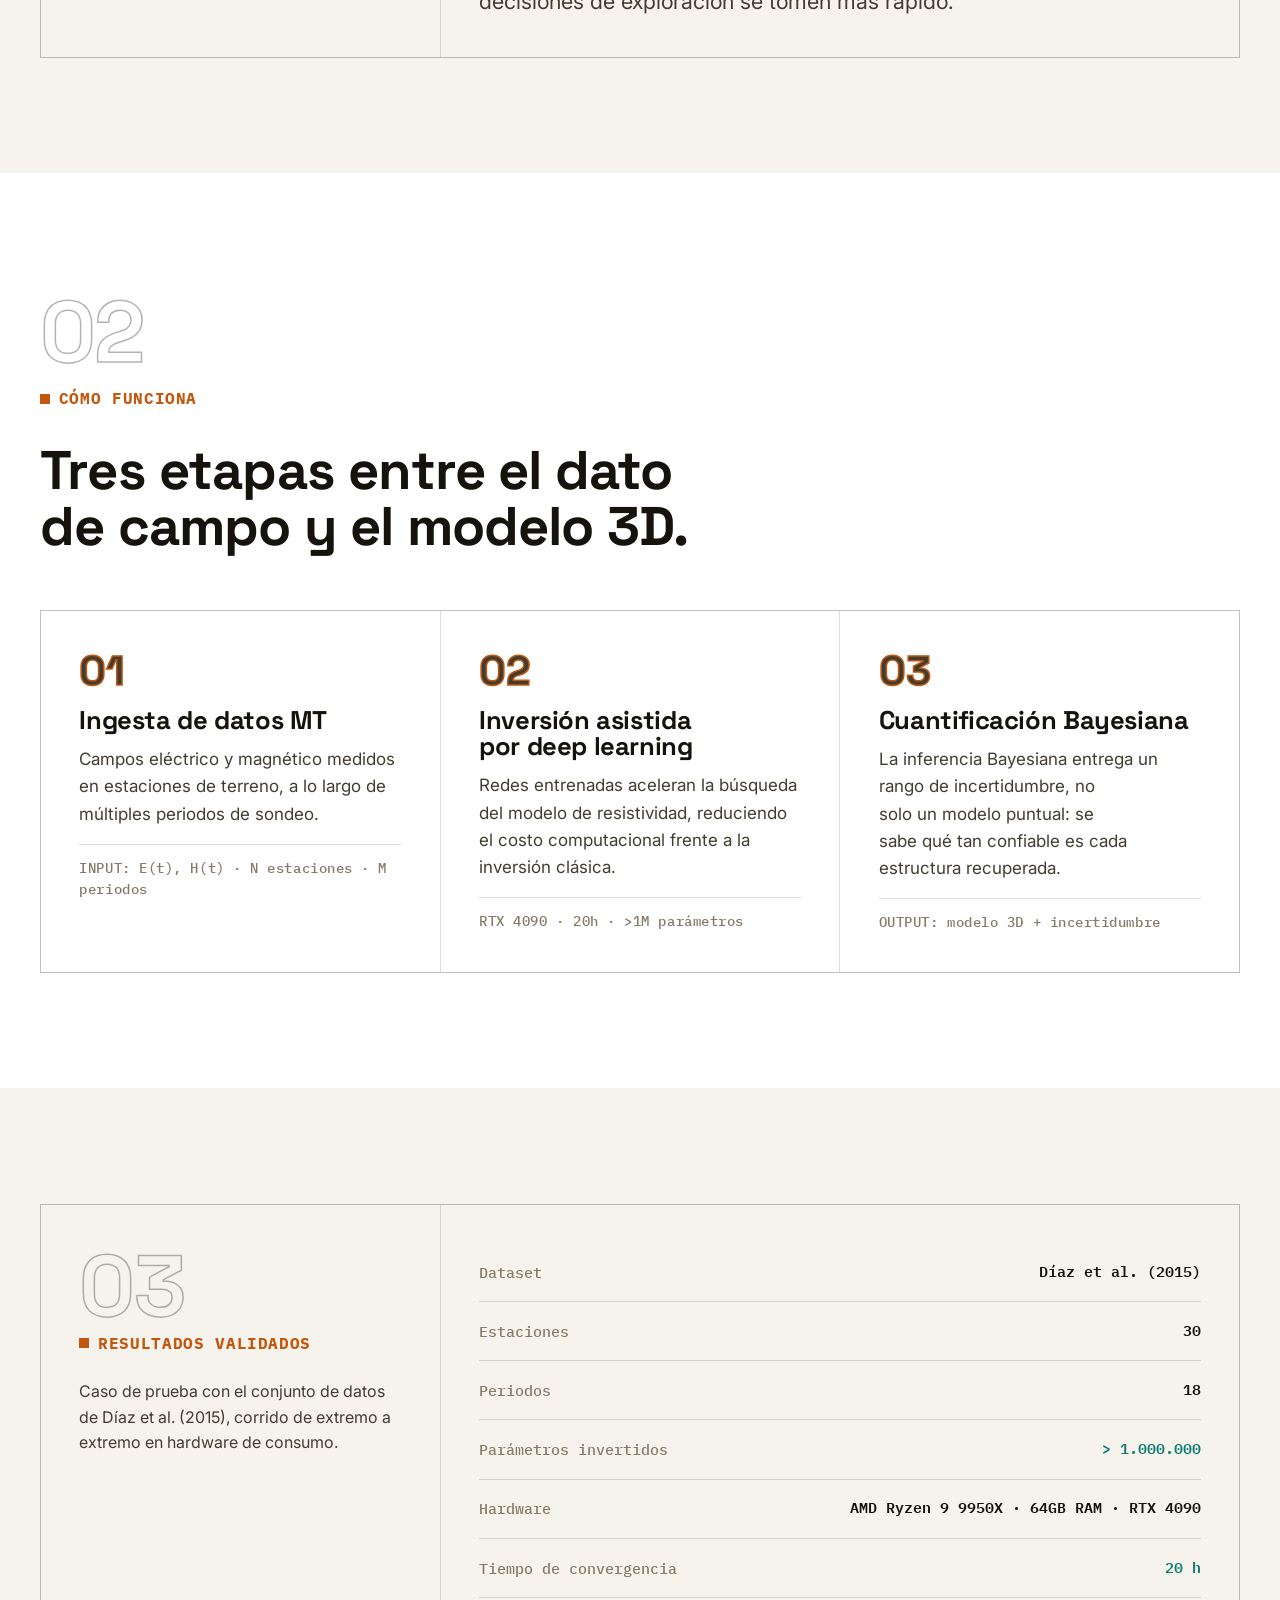
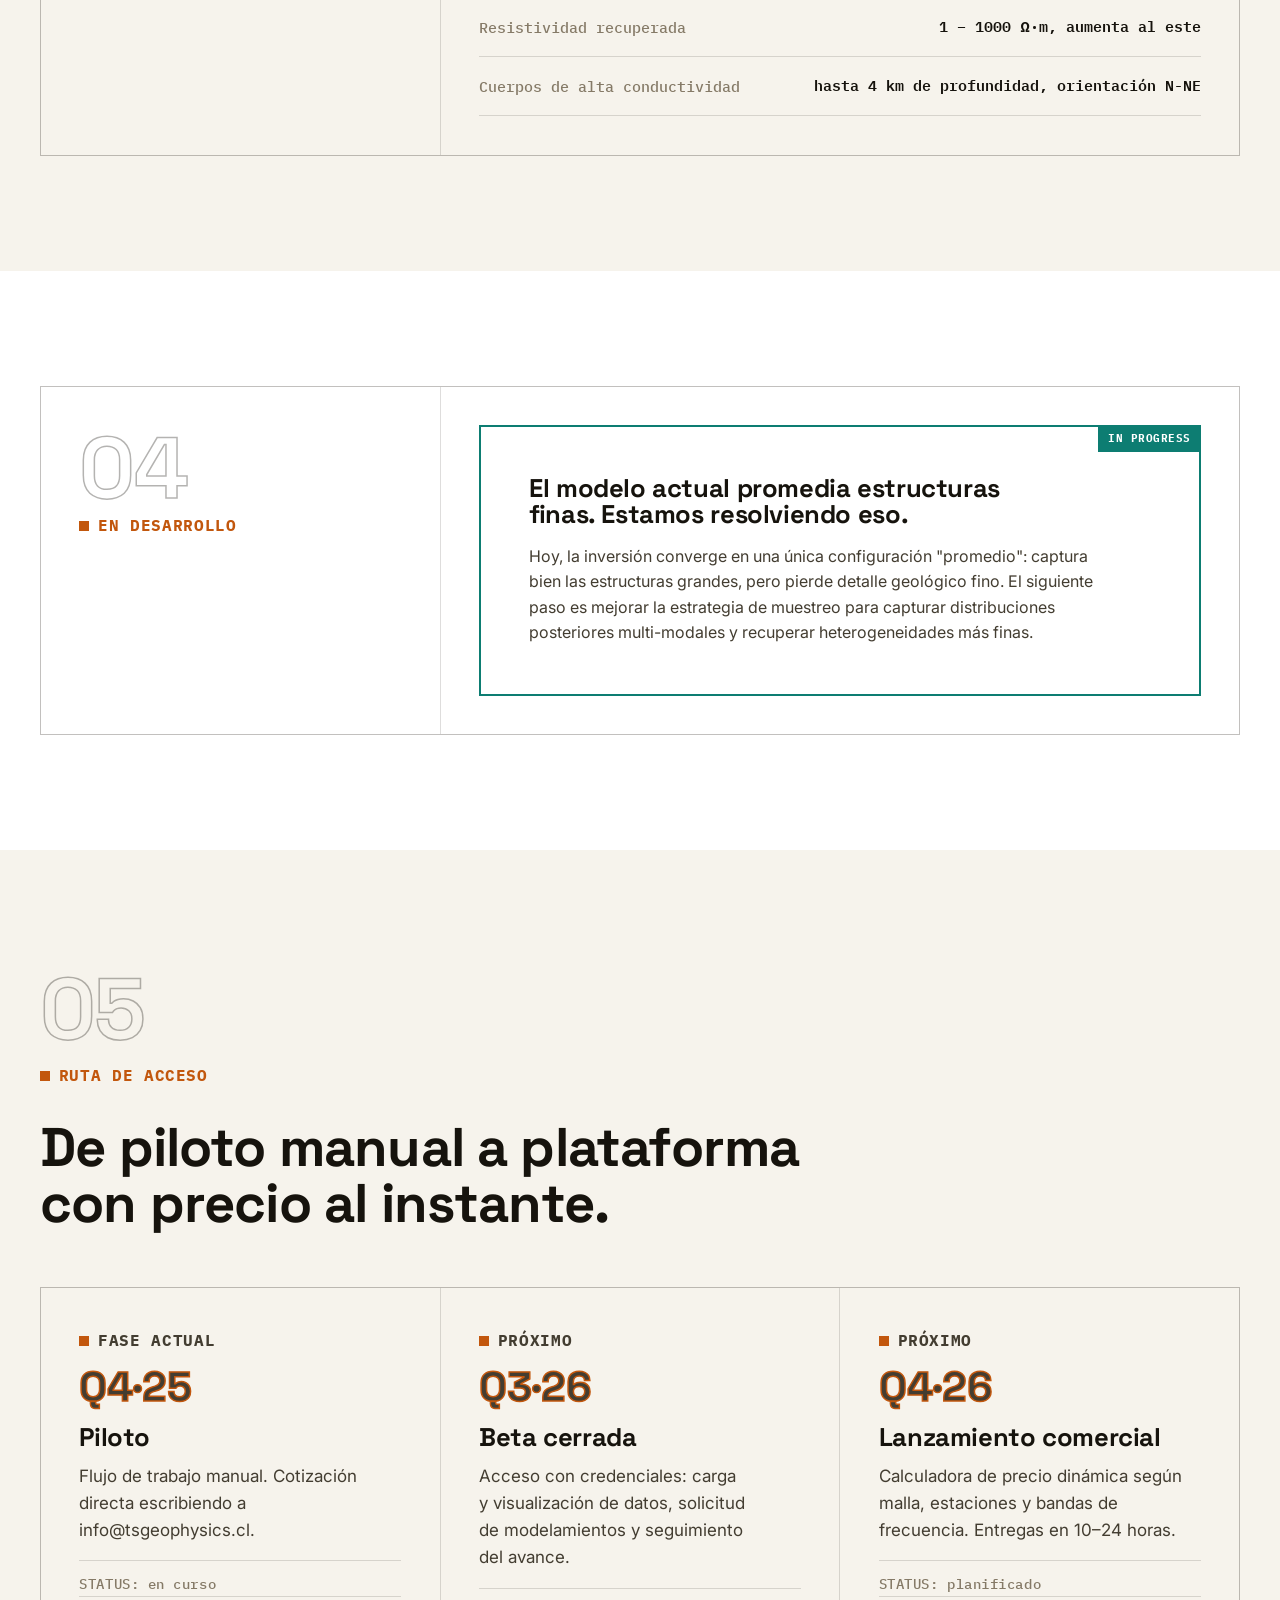
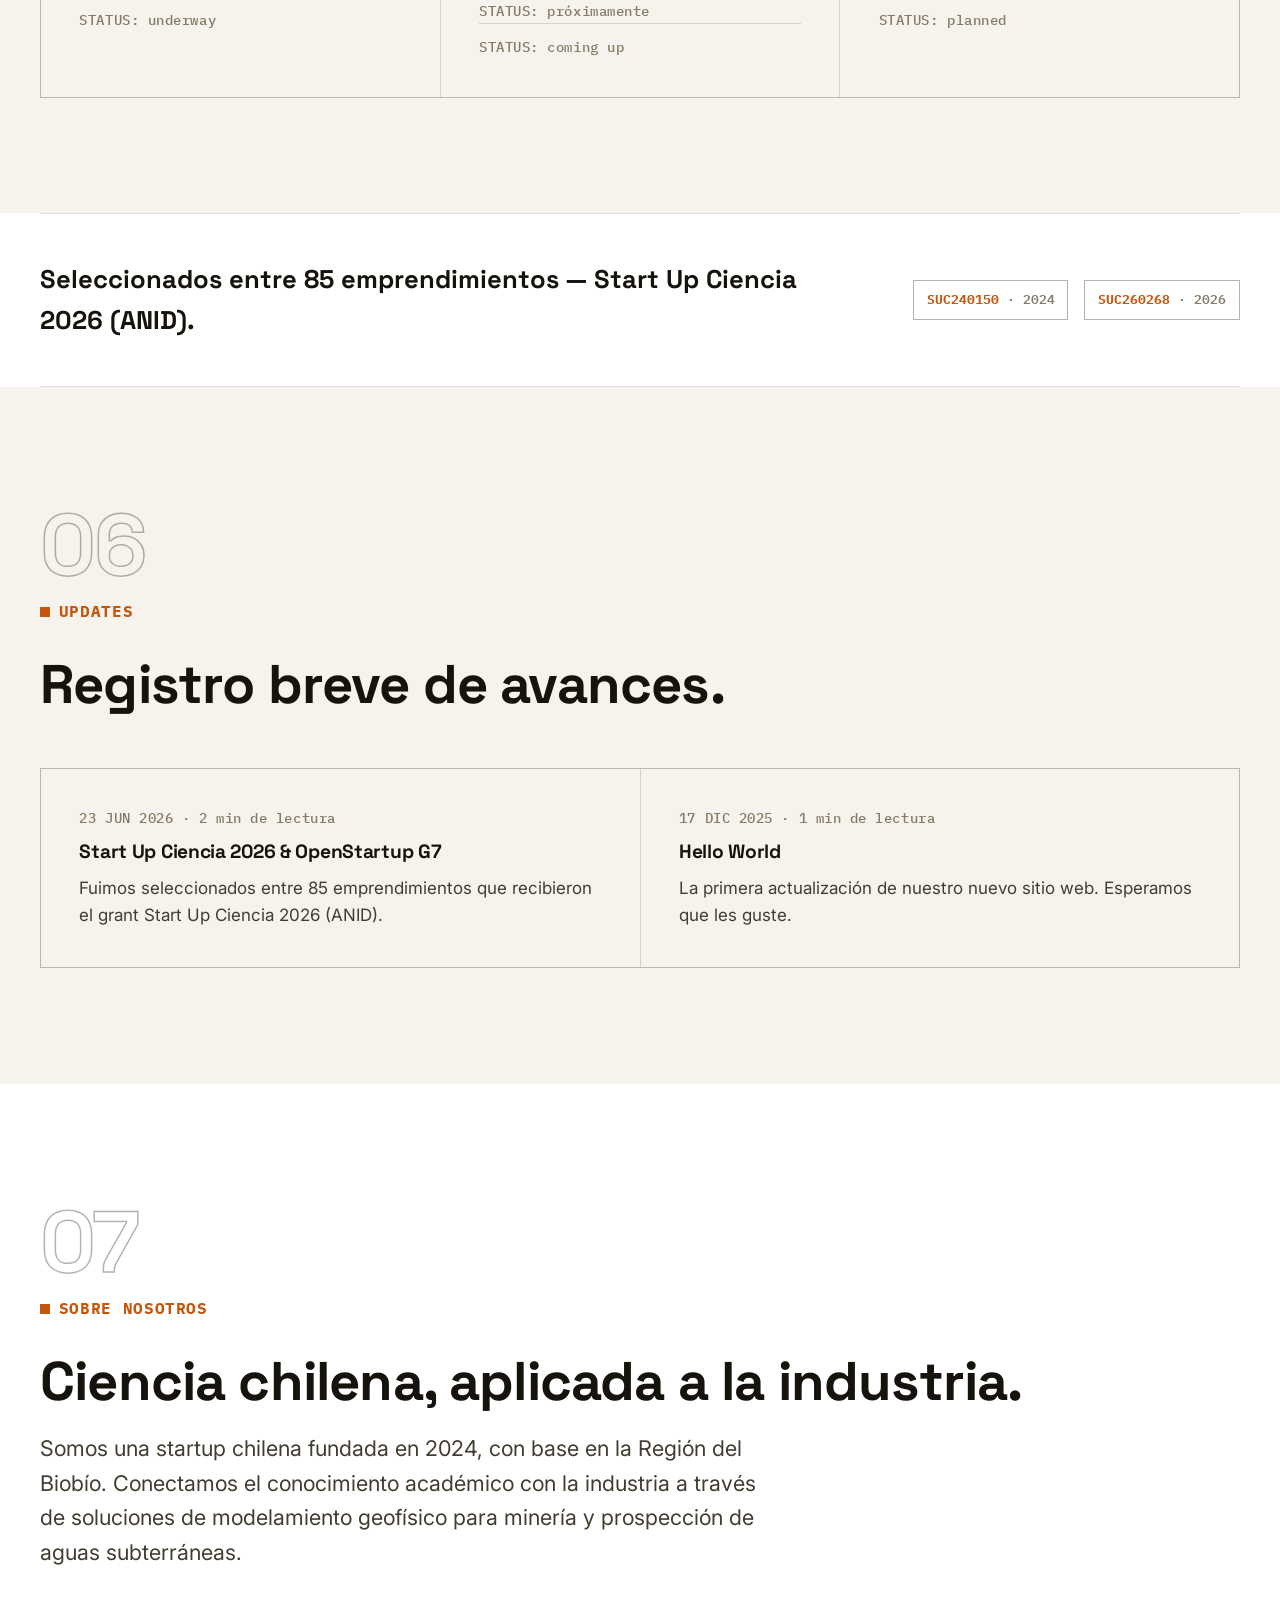
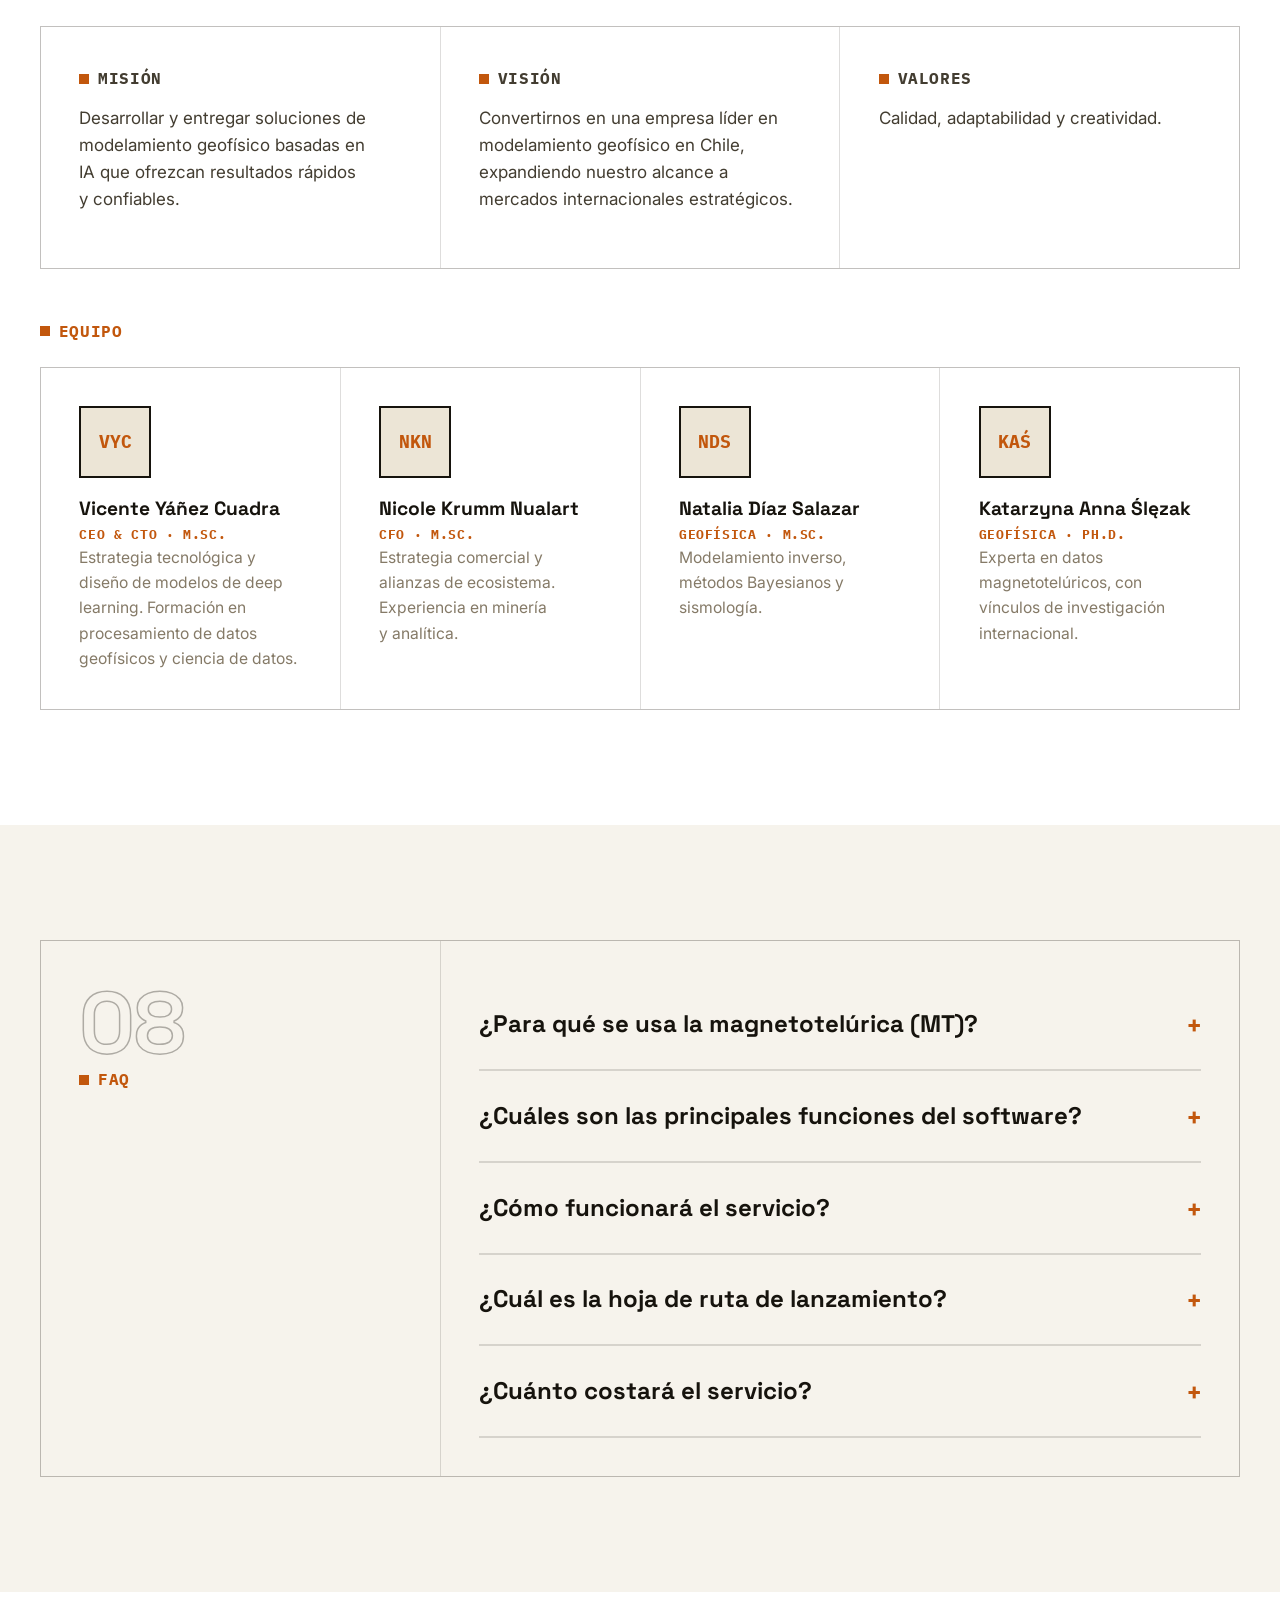
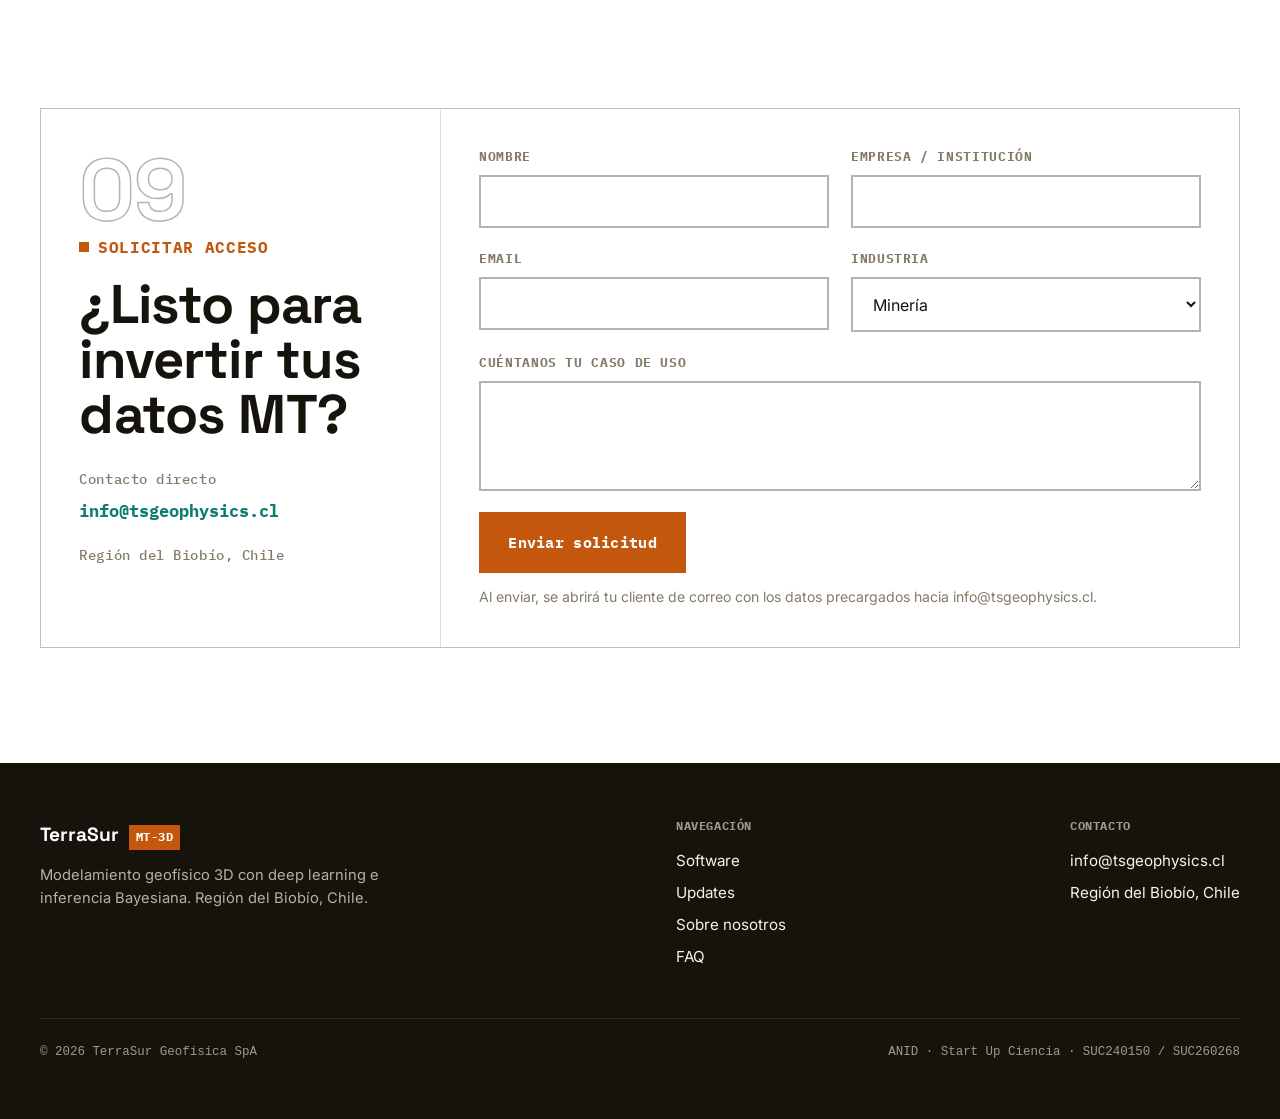
==== commit 93a8ece3: "Pivot to a light, bold editorial theme with banded sections Client feedback: the dark instrument pal" ====
--- a/index.html
+++ b/index.html
@@ -6,15 +6,15 @@
 <meta name="viewport" content="width=device-width, initial-scale=1">
 <title>MTSur — Software de inversión magnetotelúrica 3D · TerraSur Geofísica</title>
 <meta name="description" content="MTSur, de TerraSur Geofísica: plataforma SaaS que combina deep learning e inferencia Bayesiana para modelar el subsuelo en 3D a partir de datos magnetotelúricos, en horas y no semanas.">
-<meta name="theme-color" content="#0a0d0f">
-<meta name="color-scheme" content="dark">
+<meta name="theme-color" content="#ffffff">
+<meta name="color-scheme" content="light">
 <link rel="icon" type="image/svg+xml" href="assets/img/favicon.svg">
 
 <link rel="preconnect" href="https://fonts.googleapis.com">
 <link rel="preconnect" href="https://fonts.gstatic.com" crossorigin>
 <link rel="stylesheet" href="https://fonts.googleapis.com/css2?family=Space+Grotesk:wght@500;600;700&family=IBM+Plex+Mono:wght@400;500;700&family=Inter:wght@300;400;500;600&display=swap">
 
-<link rel="stylesheet" href="styles.css?v=20260720d">
+<link rel="stylesheet" href="styles.css?v=20260721">
 </head>
 <body>
 
@@ -22,12 +22,6 @@
 <a class="skip-link" href="#main" data-i18n="en">Skip to content</a>
 
 <div class="grain" aria-hidden="true"></div>
-<div class="probe" data-probe aria-hidden="true">
-  <div class="probe-inner">
-    <span class="probe-depth" data-probe-depth>DEPTH 0000 m</span>
-    <span class="probe-res" data-probe-res>ρ 000 Ω·m</span>
-  </div>
-</div>
 
 <!-- ============================================================
      NAV
@@ -42,8 +36,8 @@
     <nav class="nav-links" aria-label="Navegación principal">
       <a href="#tecnologia">Software</a>
       <a href="#updates">Updates</a>
-      <a href="#equipo" data-i18n="es">Equipo</a>
-      <a href="#equipo" data-i18n="en">Team</a>
+      <a href="#sobre-nosotros" data-i18n="es">Sobre nosotros</a>
+      <a href="#sobre-nosotros" data-i18n="en">About us</a>
       <a href="#faq">FAQ</a>
       <a href="#contacto" data-i18n="es">Contacto</a>
       <a href="#contacto" data-i18n="en">Contact</a>
@@ -66,8 +60,8 @@
   <div class="mobile-menu" data-mobile-menu>
     <a href="#tecnologia">Software</a>
     <a href="#updates">Updates</a>
-    <a href="#equipo" data-i18n="es">Equipo</a>
-    <a href="#equipo" data-i18n="en">Team</a>
+    <a href="#sobre-nosotros" data-i18n="es">Sobre nosotros</a>
+    <a href="#sobre-nosotros" data-i18n="en">About us</a>
     <a href="#faq">FAQ</a>
     <a href="#contacto" data-i18n="es">Contacto</a>
     <a href="#contacto" data-i18n="en">Contact</a>
@@ -98,8 +92,8 @@
           </h1>
 
           <p class="body-lg hero-sub reveal">
-            <span data-i18n="es"><strong style="color:var(--cream); font-weight:500;">MTSur</strong> combina deep learning e inferencia Bayesiana para reconstruir la estructura del subsuelo con menos cómputo y resultados geológicamente plausibles.</span>
-            <span data-i18n="en"><strong style="color:var(--cream); font-weight:500;">MTSur</strong> combines deep learning and Bayesian inference to reconstruct subsurface structure with less compute and geologically plausible results.</span>
+            <span data-i18n="es"><strong style="color:var(--ink); font-weight:600;">MTSur</strong> combina deep learning e inferencia Bayesiana para reconstruir la estructura del subsuelo con menos cómputo y resultados geológicamente plausibles.</span>
+            <span data-i18n="en"><strong style="color:var(--ink); font-weight:600;">MTSur</strong> combines deep learning and Bayesian inference to reconstruct subsurface structure with less compute and geologically plausible results.</span>
           </p>
 
           <div class="hero-ctas reveal">
@@ -152,7 +146,7 @@
   <!-- ============================================================
        01 — PROBLEM / CONTEXT
        ============================================================ -->
-  <section class="section-pad" id="contexto">
+  <section class="section-pad band-b" id="contexto">
     <div class="container">
       <div class="grid-12">
         <div class="g-span-4">
@@ -168,13 +162,9 @@
             <span data-i18n="en">Traditional 3D inversion is slow, costly, and depends on the modeler's intuition.</span>
           </h2>
           <p class="body-lg reveal" style="margin-top: 1.6rem;">
-            <span data-i18n="es">Nacimos para conectar el conocimiento académico con la industria a través de soluciones de modelamiento geofísico, enfocadas en minería y prospección de aguas subterráneas. El objetivo es simple: acortar los tiempos de procesamiento para que las decisiones de exploración se tomen más rápido.</span>
-            <span data-i18n="en">We exist to connect academic knowledge to industry through geophysical-modeling solutions, focused on mining and groundwater prospecting. The goal is simple: shorten processing times so exploration decisions get made faster.</span>
-          </p>
-          <blockquote class="problem-quote reveal">
-            <span data-i18n="es">Calidad, adaptabilidad y creatividad — no velocidad a costa del rigor.</span>
-            <span data-i18n="en">Quality, adaptability, and creativity — not speed at the expense of rigor.</span>
-          </blockquote>
+            <span data-i18n="es">El objetivo es simple: acortar los tiempos de procesamiento para que las decisiones de exploración se tomen más rápido.</span>
+            <span data-i18n="en">The goal is simple: shorten processing times so exploration decisions get made faster.</span>
+          </p>
         </div>
       </div>
     </div>
@@ -183,7 +173,7 @@
   <!-- ============================================================
        02 — TECHNOLOGY / HOW IT WORKS
        ============================================================ -->
-  <section class="section-pad" id="tecnologia">
+  <section class="section-pad band-a" id="tecnologia">
     <div class="container">
       <div class="section-head">
         <p class="section-num">02</p>
@@ -243,7 +233,7 @@
   <!-- ============================================================
        03 — VALIDATED RESULTS
        ============================================================ -->
-  <section class="section-pad" id="resultados">
+  <section class="section-pad band-b" id="resultados">
     <div class="container">
       <div class="grid-12">
         <div class="g-span-4">
@@ -306,7 +296,7 @@
   <!-- ============================================================
        04 — ROADMAP / TRANSPARENCY
        ============================================================ -->
-  <section class="section-pad" id="desarrollo">
+  <section class="section-pad band-a" id="desarrollo">
     <div class="container">
       <div class="grid-12">
         <div class="g-span-4">
@@ -335,7 +325,7 @@
   <!-- ============================================================
        05 — ACCESS ROADMAP (pilot → closed beta → commercial launch)
        ============================================================ -->
-  <section class="section-pad" id="ruta">
+  <section class="section-pad band-b" id="ruta">
     <div class="container">
       <div class="section-head">
         <p class="section-num">05</p>
@@ -410,7 +400,7 @@
   <!-- ============================================================
        ANID VALIDATION STRIP
        ============================================================ -->
-  <section id="validacion">
+  <section class="band-a" id="validacion">
     <div class="container">
       <div class="anid-strip reveal">
         <p class="anid-text">
@@ -428,7 +418,7 @@
   <!-- ============================================================
        06 — UPDATES
        ============================================================ -->
-  <section class="section-pad" id="updates">
+  <section class="section-pad band-b" id="updates">
     <div class="container">
       <div class="section-head">
         <p class="section-num">06</p>
@@ -442,8 +432,8 @@
       <div class="grid-12">
         <div class="g-span-6 reveal" style="display:flex; flex-direction:column; gap:.8rem;">
           <span class="mono-tag">23 JUN 2026 · <span data-i18n="es">2 min de lectura</span><span data-i18n="en">2 min read</span></span>
-          <h3 style="font-family:var(--display); font-size:1.2rem; color:var(--cream);">Start Up Ciencia 2026 &amp; OpenStartup G7</h3>
-          <p style="color:var(--cream-2);">
+          <h3 style="font-family:var(--display); font-size:1.2rem; color:var(--ink);">Start Up Ciencia 2026 &amp; OpenStartup G7</h3>
+          <p style="color:var(--ink-2);">
             <span data-i18n="es">Fuimos seleccionados entre 85 emprendimientos que recibieron el grant Start Up Ciencia 2026 (ANID).</span>
             <span data-i18n="en">We were selected among 85 startups awarded the Start Up Ciencia 2026 grant (ANID).</span>
           </p>
@@ -451,8 +441,8 @@
 
         <div class="g-span-6 reveal" style="display:flex; flex-direction:column; gap:.8rem;">
           <span class="mono-tag">17 DIC 2025 · <span data-i18n="es">1 min de lectura</span><span data-i18n="en">1 min read</span></span>
-          <h3 style="font-family:var(--display); font-size:1.2rem; color:var(--cream);">Hello World</h3>
-          <p style="color:var(--cream-2);">
+          <h3 style="font-family:var(--display); font-size:1.2rem; color:var(--ink);">Hello World</h3>
+          <p style="color:var(--ink-2);">
             <span data-i18n="es">La primera actualización de nuestro nuevo sitio web. Esperamos que les guste.</span>
             <span data-i18n="en">The first update on our new website. We hope you like it.</span>
           </p>
@@ -462,21 +452,65 @@
   </section>
 
   <!-- ============================================================
-       07 — TEAM
-       ============================================================ -->
-  <section class="section-pad" id="equipo">
+       07 — ABOUT US (mission / vision / values / team)
+       ============================================================ -->
+  <section class="section-pad band-a" id="sobre-nosotros">
     <div class="container">
       <div class="section-head">
         <p class="section-num">07</p>
         <p class="kicker">
-          <span data-i18n="es">Equipo</span>
-          <span data-i18n="en">Team</span>
+          <span data-i18n="es">Sobre nosotros</span>
+          <span data-i18n="en">About us</span>
         </p>
-        <h2 class="h-section reveal" style="margin-top:1rem;">
-          <span data-i18n="es">Geofísica e ingeniería, en la misma mesa.</span>
-          <span data-i18n="en">Geophysics and engineering, at the same table.</span>
+        <h2 class="h-section reveal" style="margin-top:1rem; max-width:36ch;">
+          <span data-i18n="es">Ciencia chilena, aplicada a la industria.</span>
+          <span data-i18n="en">Chilean science, applied to industry.</span>
         </h2>
-      </div>
+        <p class="body-lg reveal" style="margin-top:1.4rem;">
+          <span data-i18n="es">Somos una startup chilena fundada en 2024, con base en la Región del Biobío. Conectamos el conocimiento académico con la industria a través de soluciones de modelamiento geofísico para minería y prospección de aguas subterráneas.</span>
+          <span data-i18n="en">We're a Chilean startup founded in 2024, based in the Biobío Region. We connect academic knowledge to industry through geophysical-modeling solutions for mining and groundwater prospecting.</span>
+        </p>
+      </div>
+
+      <div class="grid-12" style="margin-bottom: 2px;">
+        <div class="g-span-4 tech-block reveal">
+          <p class="kicker" style="margin-bottom:.8rem;">
+            <span data-i18n="es">Misión</span>
+            <span data-i18n="en">Mission</span>
+          </p>
+          <p>
+            <span data-i18n="es">Desarrollar y entregar soluciones de modelamiento geofísico basadas en IA que ofrezcan resultados rápidos y confiables.</span>
+            <span data-i18n="en">Develop and deliver AI-based geophysical-modeling solutions that provide rapid, reliable results.</span>
+          </p>
+        </div>
+
+        <div class="g-span-4 tech-block reveal">
+          <p class="kicker" style="margin-bottom:.8rem;">
+            <span data-i18n="es">Visión</span>
+            <span data-i18n="en">Vision</span>
+          </p>
+          <p>
+            <span data-i18n="es">Convertirnos en una empresa líder en modelamiento geofísico en Chile, expandiendo nuestro alcance a mercados internacionales estratégicos.</span>
+            <span data-i18n="en">Become a leading company in geophysical modeling in Chile, expanding our reach to strategic international markets.</span>
+          </p>
+        </div>
+
+        <div class="g-span-4 tech-block reveal">
+          <p class="kicker" style="margin-bottom:.8rem;">
+            <span data-i18n="es">Valores</span>
+            <span data-i18n="en">Values</span>
+          </p>
+          <p>
+            <span data-i18n="es">Calidad, adaptabilidad y creatividad.</span>
+            <span data-i18n="en">Quality, adaptability, and creativity.</span>
+          </p>
+        </div>
+      </div>
+
+      <p class="kicker reveal" style="margin-top:3rem; margin-bottom:1.4rem;">
+        <span data-i18n="es">Equipo</span>
+        <span data-i18n="en">Team</span>
+      </p>
 
       <div class="grid-12">
         <div class="g-span-3 team-card reveal">
@@ -533,7 +567,7 @@
   <!-- ============================================================
        08 — FAQ
        ============================================================ -->
-  <section class="section-pad" id="faq">
+  <section class="section-pad band-b" id="faq">
     <div class="container">
       <div class="grid-12">
         <div class="g-span-4">
@@ -632,7 +666,7 @@
   <!-- ============================================================
        09 — CONTACT / DEMO REQUEST
        ============================================================ -->
-  <section class="section-pad" id="contacto">
+  <section class="section-pad band-a" id="contacto">
     <div class="container">
       <div class="grid-12">
         <div class="g-span-4">
@@ -744,7 +778,7 @@
         <h4><span data-i18n="es">Navegación</span><span data-i18n="en">Navigation</span></h4>
         <a href="#tecnologia">Software</a>
         <a href="#updates">Updates</a>
-        <a href="#equipo"><span data-i18n="es">Equipo</span><span data-i18n="en">Team</span></a>
+        <a href="#sobre-nosotros"><span data-i18n="es">Sobre nosotros</span><span data-i18n="en">About us</span></a>
         <a href="#faq">FAQ</a>
       </div>
       <div class="footer-col">
@@ -764,7 +798,7 @@
      SCRIPTS — classic, deferred, IIFE. No modules, no imports.
      ============================================================ -->
 <script defer src="lib/manifest.js"></script>
-<script defer src="main.js?v=20260720d"></script>
+<script defer src="main.js?v=20260721"></script>
 
 </body>
 </html>
--- a/styles.css
+++ b/styles.css
@@ -1,28 +1,28 @@
 /* =============================================================
    TerraSur Geofísica — styles.css
-   Archetype: Brutalist technical grid, adapted palette
-   (instrument/resistivity tones instead of RGB primaries)
+   Archetype: Editorial technical — light, bold, section-banded
+   (bright like the client's current site, but with confident
+   oversized numerals/type and a copper/teal instrument accent
+   instead of a generic minimal SaaS look)
    ============================================================= */
 
 /* =============================================================
    1. Tokens
    ============================================================= */
 :root {
-  color-scheme: dark; /* tells the browser this page is deliberately dark —
-    prevents Android/Brave/Chrome "force dark theme" heuristics from
-    repainting an already-dark design and turning text invisible */
-  --bg:        #0a0d0f;
-  --bg-2:      #10151a;
-  --bg-3:      #161c22;
-  --cream:     #eef1ef;
-  --cream-2:   #c3cbc8;
-  --cream-3:   #7c8886;
-  --line:      rgba(226, 236, 234, 0.14);
-  --line-strong: rgba(226, 236, 234, 0.28);
-  --amber:     #ff9d2e;
-  --amber-2:   #d97a1f;
-  --teal:      #35c9c1;
-  --danger:    #ff5c5c;
+  color-scheme: light;
+  --bg:        #ffffff;
+  --bg-2:      #f6f3ec;   /* warm off-white — alternating section band */
+  --bg-3:      #ece5d6;   /* card / stat tile tint */
+  --ink:       #16130d;   /* near-black warm — headings */
+  --ink-2:     #433d31;   /* body text */
+  --ink-3:     #857a67;   /* muted / metadata */
+  --line:      rgba(22, 19, 13, 0.14);
+  --line-strong: rgba(22, 19, 13, 0.32);
+  --amber:     #c2570d;   /* copper/resistive accent — AA on white */
+  --amber-2:   #9c4708;
+  --teal:      #0d7d72;   /* conductive accent — AA on white */
+  --danger:    #b23a1f;
 
   --display: "Space Grotesk", "Segoe UI", system-ui, sans-serif;
   --mono: "IBM Plex Mono", "Segoe UI", monospace;
@@ -32,7 +32,7 @@
   --ease-in:   cubic-bezier(0.7, 0, 0.84, 0);
   --ease-soft: cubic-bezier(0.25, 0.46, 0.45, 0.94);
 
-  --nav-h: 76px;
+  --nav-h: 80px;
   --gutter: 1px;
   --container-max: 1400px;
 }
@@ -52,10 +52,10 @@
 }
 body {
   background: var(--bg);
-  color: var(--cream-2);
+  color: var(--ink-2);
   font-family: var(--sans);
-  font-size: 16px;
-  font-weight: 300;
+  font-size: 17px;
+  font-weight: 400;
   line-height: 1.6;
   -webkit-font-smoothing: antialiased;
   -moz-osx-font-smoothing: grayscale;
@@ -70,11 +70,11 @@
 p { text-wrap: pretty; }
 h1, h2, h3, h4 {
   font-family: var(--display);
-  color: var(--cream);
+  color: var(--ink);
   text-wrap: balance;
   line-height: 1.02;
-  letter-spacing: -0.01em;
-  font-weight: 600;
+  letter-spacing: -0.015em;
+  font-weight: 700;
 }
 em { font-style: normal; color: var(--amber); }
 ul, ol { list-style: none; padding: 0; }
@@ -91,7 +91,7 @@
 .skip-link {
   position: fixed; top: -100px; left: 1rem; z-index: 9999;
   padding: .7rem 1.1rem;
-  background: var(--amber); color: var(--bg);
+  background: var(--amber); color: #fff;
   font-family: var(--mono); font-size: .85rem; font-weight: 700;
   transition: top .25s var(--ease-out);
 }
@@ -111,21 +111,26 @@
 
 .kicker {
   font-family: var(--mono);
-  font-size: .78rem;
-  letter-spacing: .12em;
+  font-size: 1rem;
+  font-weight: 700;
+  letter-spacing: .04em;
   text-transform: uppercase;
   color: var(--amber);
   display: inline-flex;
   align-items: center;
-  gap: .5em;
-}
-.kicker::before { content: ""; width: 6px; height: 6px; background: var(--amber); display: inline-block; }
+  gap: .55em;
+}
+.kicker::before { content: ""; width: 10px; height: 10px; background: var(--amber); display: inline-block; }
 
 .section-num {
-  font-family: var(--mono);
-  font-size: .78rem;
-  color: var(--cream-3);
-  letter-spacing: .08em;
+  font-family: var(--display);
+  font-weight: 700;
+  font-size: clamp(3.2rem, 7vw, 5.4rem);
+  line-height: 1;
+  color: transparent;
+  -webkit-text-stroke: 1.5px var(--line-strong);
+  letter-spacing: -0.02em;
+  display: block;
 }
 
 /* language toggle visibility — works with zero JS: html carries data-lang statically.
@@ -140,23 +145,24 @@
    4. Typography
    ============================================================= */
 .h-display {
-  font-size: clamp(2.4rem, 6.6vw, 5.6rem);
-  line-height: .98;
+  font-size: clamp(2.8rem, 7.4vw, 6.4rem);
+  line-height: .96;
 }
 .h-section {
-  font-size: clamp(1.7rem, 3.6vw, 2.8rem);
+  font-size: clamp(2.1rem, 4.4vw, 3.4rem);
   max-width: 22ch;
 }
 .body-lg {
-  font-size: clamp(1.05rem, 1.6vw, 1.3rem);
-  font-weight: 300;
-  color: var(--cream-2);
+  font-size: clamp(1.1rem, 1.7vw, 1.35rem);
+  font-weight: 400;
+  color: var(--ink-2);
   max-width: 58ch;
 }
 .mono-tag {
   font-family: var(--mono);
-  font-size: .82rem;
-  color: var(--cream-3);
+  font-size: .85rem;
+  font-weight: 500;
+  color: var(--ink-3);
   letter-spacing: .04em;
 }
 
@@ -167,63 +173,63 @@
 /* --- Buttons --- */
 .btn {
   display: inline-flex; align-items: center; gap: .6em;
-  padding: .95rem 1.6rem;
+  padding: 1.05rem 1.7rem;
   font-family: var(--mono);
-  font-size: .88rem;
-  font-weight: 500;
+  font-size: .92rem;
+  font-weight: 700;
   letter-spacing: .02em;
-  border: 1px solid var(--line-strong);
+  border: 2px solid var(--ink);
   transition: background .2s var(--ease-out), color .2s var(--ease-out), border-color .2s var(--ease-out), transform .2s var(--ease-out);
   white-space: nowrap;
 }
 .btn-primary {
   background: var(--amber);
-  color: var(--bg);
+  color: #fff;
   border-color: var(--amber);
 }
-.btn-primary:hover { background: var(--cream); border-color: var(--cream); transform: translateY(-2px); }
+.btn-primary:hover { background: var(--ink); border-color: var(--ink); transform: translateY(-2px); }
 .btn-ghost {
   background: transparent;
-  color: var(--cream);
-}
-.btn-ghost:hover { background: var(--cream); color: var(--bg); border-color: var(--cream); }
+  color: var(--ink);
+}
+.btn-ghost:hover { background: var(--ink); color: #fff; border-color: var(--ink); }
 
 /* --- Nav --- */
 .nav {
   position: sticky; top: 0; z-index: 100;
   height: var(--nav-h);
   display: flex; align-items: center;
-  background: rgba(10,13,15,.7);
+  background: rgba(255,255,255,.88);
   border-bottom: 1px solid var(--line);
   backdrop-filter: blur(14px) saturate(140%);
   -webkit-backdrop-filter: blur(14px) saturate(140%);
 }
 @supports not (backdrop-filter: blur(1px)) {
-  .nav { background: rgba(10,13,15,.96); }
+  .nav { background: rgba(255,255,255,.98); }
 }
 .nav-inner { display: flex; align-items: center; justify-content: space-between; width: 100%; gap: 1.5rem; }
 .brand {
   display: flex; align-items: baseline; gap: .6rem;
-  font-family: var(--display); font-weight: 700; font-size: 1.05rem; color: var(--cream);
+  font-family: var(--display); font-weight: 700; font-size: 1.2rem; color: var(--ink);
 }
 .brand-tag {
-  font-family: var(--mono); font-size: .7rem; color: var(--bg);
-  background: var(--amber); padding: .15rem .4rem; letter-spacing: .04em;
-}
-.nav-links { display: none; align-items: center; gap: 2rem; }
+  font-family: var(--mono); font-size: .72rem; color: #fff;
+  background: var(--amber); padding: .18rem .45rem; letter-spacing: .04em;
+}
+.nav-links { display: none; align-items: center; gap: 2.1rem; }
 .nav-links a {
-  font-family: var(--mono); font-size: .82rem; color: var(--cream-2);
+  font-family: var(--mono); font-size: .88rem; font-weight: 600; color: var(--ink-2);
   position: relative; padding-block: .3rem;
 }
 .nav-links a::after {
-  content: ""; position: absolute; left: 0; right: 100%; bottom: 0; height: 1px;
+  content: ""; position: absolute; left: 0; right: 100%; bottom: 0; height: 2px;
   background: var(--amber); transition: right .3s var(--ease-out);
 }
 .nav-links a:hover::after, .nav-links a:focus-visible::after { right: 0; }
 .nav-right { display: flex; align-items: center; gap: 1rem; }
 .lang-toggle {
-  font-family: var(--mono); font-size: .8rem; color: var(--cream-2);
-  border: 1px solid var(--line-strong); padding: .4rem .7rem;
+  font-family: var(--mono); font-size: .82rem; font-weight: 600; color: var(--ink-2);
+  border: 1px solid var(--line-strong); padding: .45rem .75rem;
   display: flex; gap: .35rem;
 }
 .lang-toggle span { padding-inline: .15rem; }
@@ -235,7 +241,7 @@
 .nav-burger {
   display: flex; flex-direction: column; gap: 5px; width: 26px; cursor: pointer;
 }
-.nav-burger span { height: 2px; width: 100%; background: var(--cream); transition: transform .25s var(--ease-out), opacity .2s; }
+.nav-burger span { height: 2px; width: 100%; background: var(--ink); transition: transform .25s var(--ease-out), opacity .2s; }
 .nav-toggle-input:checked ~ .container .nav-burger span:nth-child(1) { transform: translateY(7px) rotate(45deg); }
 .nav-toggle-input:checked ~ .container .nav-burger span:nth-child(2) { opacity: 0; }
 .nav-toggle-input:checked ~ .container .nav-burger span:nth-child(3) { transform: translateY(-7px) rotate(-45deg); }
@@ -253,12 +259,12 @@
 }
 .nav-toggle-input:checked ~ .mobile-menu { opacity: 1; transform: translateY(0); pointer-events: auto; }
 .mobile-menu a {
-  display: block; padding: 1rem 0; border-bottom: 1px solid var(--line);
-  font-family: var(--mono); font-size: 1.1rem; color: var(--cream);
+  display: block; padding: 1.1rem 0; border-bottom: 1px solid var(--line);
+  font-family: var(--display); font-weight: 700; font-size: 1.3rem; color: var(--ink);
 }
 .mobile-menu .btn { margin-top: 1.5rem; width: 100%; justify-content: center; }
 
-/* --- Grid system (brutalist) --- */
+/* --- Grid system --- */
 .grid-12 {
   display: grid;
   grid-template-columns: repeat(12, 1fr);
@@ -266,7 +272,7 @@
   background: var(--line);
   border: 1px solid var(--line);
 }
-.grid-12 > * { background: var(--bg); padding: clamp(1.4rem, 3vw, 2.6rem); }
+.grid-12 > * { background-color: var(--band-bg, var(--bg)); padding: clamp(1.6rem, 3vw, 2.8rem); }
 .g-span-12 { grid-column: span 12; }
 .g-span-8  { grid-column: span 12; }
 .g-span-6  { grid-column: span 12; }
@@ -286,38 +292,35 @@
 /* --- Cards --- */
 .spec-row {
   display: flex; justify-content: space-between; gap: 1rem;
-  padding: .9rem 0;
+  padding: 1.05rem 0;
   border-bottom: 1px solid var(--line);
-  font-family: var(--mono); font-size: .92rem;
-}
-.spec-row dt { color: var(--cream-3); }
-.spec-row dd { color: var(--cream); text-align: right; }
+  font-family: var(--mono); font-size: .96rem;
+}
+.spec-row dt { color: var(--ink-3); font-weight: 500; }
+.spec-row dd { color: var(--ink); text-align: right; font-weight: 600; }
 .spec-row dd em { color: var(--teal); }
 
 .team-card { display: flex; flex-direction: column; gap: 1rem; }
 .team-mono {
-  width: 68px; height: 68px;
-  border: 1px solid var(--line-strong);
+  width: 72px; height: 72px;
+  border: 2px solid var(--ink);
   display: flex; align-items: center; justify-content: center;
-  font-family: var(--mono); font-weight: 700; font-size: 1.1rem; color: var(--amber);
+  font-family: var(--mono); font-weight: 700; font-size: 1.15rem; color: var(--amber);
   position: relative;
-}
-.team-mono::after {
-  content: ""; position: absolute; inset: 6px;
-  border: 1px solid var(--line);
-}
-.team-name { font-family: var(--display); font-size: 1.15rem; color: var(--cream); }
-.team-role { font-family: var(--mono); font-size: .78rem; color: var(--amber); letter-spacing: .05em; text-transform: uppercase; }
-.team-spec { font-size: .95rem; color: var(--cream-3); }
-
-.faq-item { border-bottom: 1px solid var(--line); }
+  background: var(--bg-3);
+}
+.team-name { font-family: var(--display); font-size: 1.2rem; font-weight: 700; color: var(--ink); }
+.team-role { font-family: var(--mono); font-size: .8rem; font-weight: 700; color: var(--amber); letter-spacing: .05em; text-transform: uppercase; }
+.team-spec { font-size: .98rem; color: var(--ink-3); }
+
+.faq-item { border-bottom: 2px solid var(--line); }
 .faq-q {
   width: 100%; display: flex; justify-content: space-between; align-items: center;
-  gap: 1rem; padding: 1.4rem 0; text-align: left;
-  font-family: var(--display); font-size: clamp(1.05rem, 2vw, 1.3rem); color: var(--cream);
+  gap: 1rem; padding: 1.6rem 0; text-align: left;
+  font-family: var(--display); font-weight: 700; font-size: clamp(1.15rem, 2.2vw, 1.5rem); color: var(--ink);
 }
 .faq-q .plus {
-  font-family: var(--mono); font-size: 1.3rem; color: var(--amber);
+  font-family: var(--mono); font-size: 1.5rem; color: var(--amber);
   transition: transform .3s var(--ease-out); flex-shrink: 0;
 }
 .faq-item.is-open .faq-q .plus { transform: rotate(45deg); }
@@ -326,17 +329,17 @@
   max-height: 0; overflow: hidden;
   transition: max-height .35s var(--ease-out);
 }
-.faq-a-inner { padding-bottom: 1.4rem; max-width: 62ch; color: var(--cream-2); }
+.faq-a-inner { padding-bottom: 1.6rem; max-width: 62ch; color: var(--ink-2); }
 html.js .faq-item.is-open .faq-a { max-height: 400px; }
 
 /* --- Form --- */
 .field { display: flex; flex-direction: column; gap: .5rem; margin-bottom: 1.3rem; }
-.field label { font-family: var(--mono); font-size: .78rem; color: var(--cream-3); letter-spacing: .05em; text-transform: uppercase; }
+.field label { font-family: var(--mono); font-size: .8rem; font-weight: 700; color: var(--ink-3); letter-spacing: .05em; text-transform: uppercase; }
 .field input, .field select, .field textarea {
-  background: var(--bg-2);
-  border: 1px solid var(--line-strong);
-  color: var(--cream);
-  padding: .85rem 1rem;
+  background: var(--bg);
+  border: 2px solid var(--line-strong);
+  color: var(--ink);
+  padding: .9rem 1rem;
   font-family: var(--sans);
   font-size: 1rem;
   transition: border-color .2s var(--ease-out);
@@ -347,11 +350,11 @@
 .field textarea { resize: vertical; min-height: 110px; }
 .form-row { display: grid; gap: 0 1.4rem; grid-template-columns: 1fr; }
 @media (min-width: 720px) { .form-row-2 { grid-template-columns: 1fr 1fr; } }
-.form-note { font-size: .85rem; color: var(--cream-3); margin-top: .8rem; }
+.form-note { font-size: .88rem; color: var(--ink-3); margin-top: .8rem; }
 .form-success {
   display: none;
-  font-family: var(--mono); font-size: .9rem; color: var(--teal);
-  padding: 1rem; border: 1px solid var(--teal); margin-top: 1rem;
+  font-family: var(--mono); font-size: .9rem; font-weight: 600; color: var(--teal);
+  padding: 1rem; border: 2px solid var(--teal); margin-top: 1rem;
 }
 .form-success.is-visible { display: block; }
 
@@ -359,6 +362,13 @@
    6. Sections
    ============================================================= */
 section { position: relative; background: var(--bg); }
+
+/* Alternating section bands — the main visual differentiator between
+   sections requested by the client, instead of relying only on hairlines */
+.band-a { background: var(--bg); }
+.band-a .grid-12 > * { --band-bg: var(--bg); }
+.band-b { background: var(--bg-2); }
+.band-b .grid-12 > * { --band-bg: var(--bg-2); }
 
 /* --- Hero --- */
 .hero {
@@ -385,15 +395,15 @@
   display: grid; grid-template-columns: repeat(2, 1fr); gap: var(--gutter);
   background: var(--line); border: 1px solid var(--line);
 }
-.hero-stat { background: var(--bg); padding: 1rem 1.2rem; }
-.hero-stat .val { font-family: var(--mono); font-size: clamp(1.3rem, 2.6vw, 1.7rem); color: var(--amber); font-weight: 700; display: block; }
-.hero-stat .lbl { font-family: var(--mono); font-size: .68rem; color: var(--cream-3); letter-spacing: .04em; text-transform: uppercase; }
+.hero-stat { background: var(--bg-3); padding: 1.1rem 1.3rem; }
+.hero-stat .val { font-family: var(--display); font-size: clamp(1.5rem, 2.8vw, 1.9rem); font-weight: 700; color: var(--amber); display: block; }
+.hero-stat .lbl { font-family: var(--mono); font-size: .72rem; font-weight: 600; color: var(--ink-3); letter-spacing: .04em; text-transform: uppercase; }
 
 .hero-visual {
   position: relative;
   aspect-ratio: 4 / 5;
-  border: 1px solid var(--line-strong);
-  background: var(--bg-2);
+  border: 2px solid var(--ink);
+  background: var(--bg-3);
   overflow: hidden;
 }
 .hero-visual canvas { width: 100%; height: 100%; }
@@ -401,9 +411,9 @@
   position: absolute; left: 0; right: 0; bottom: 0;
   display: flex; justify-content: space-between;
   padding: .8rem 1rem;
-  font-family: var(--mono); font-size: .7rem; color: var(--cream-3);
-  border-top: 1px solid var(--line);
-  background: rgba(10,13,15,.75);
+  font-family: var(--mono); font-size: .72rem; font-weight: 600; color: var(--ink-2);
+  border-top: 2px solid var(--ink);
+  background: rgba(255,255,255,.9);
   letter-spacing: .04em;
 }
 .hero-visual-label .teal { color: var(--teal); }
@@ -411,29 +421,19 @@
 
 /* --- Generic section head --- */
 .section-head { margin-bottom: clamp(2rem, 5vw, 3.5rem); }
+.section-head .section-num { margin-bottom: .6rem; }
 .section-head .kicker { margin-bottom: 1rem; }
-.section-pad { padding-block: clamp(4rem, 9vw, 7rem); }
-
-/* --- Problem --- */
-.problem-quote {
-  font-family: var(--display); font-weight: 500;
-  font-size: clamp(1.3rem, 2.6vw, 2rem);
-  color: var(--teal);
-  border-left: 2px solid var(--teal);
-  padding-left: 1.4rem;
-  margin-block: 1.6rem;
-  max-width: 40ch;
-}
+.section-pad { padding-block: clamp(4.5rem, 9vw, 7.5rem); }
 
 /* --- Technology numbered blocks --- */
 .tech-block-num {
-  font-family: var(--mono); font-size: 2.4rem; font-weight: 700;
-  color: var(--line-strong); line-height: 1; margin-bottom: 1rem;
-  -webkit-text-stroke: 1px var(--amber);
+  font-family: var(--display); font-size: 2.6rem; font-weight: 700;
+  line-height: 1; margin-bottom: 1rem;
+  -webkit-text-stroke: 1.5px var(--amber);
   color: transparent;
 }
-.tech-block h3 { font-size: clamp(1.2rem, 2vw, 1.5rem); margin-bottom: .8rem; }
-.tech-block p { color: var(--cream-2); margin-bottom: 1rem; }
+.tech-block h3 { font-size: clamp(1.3rem, 2.2vw, 1.6rem); margin-bottom: .8rem; }
+.tech-block p { color: var(--ink-2); margin-bottom: 1rem; }
 .tech-block .mono-tag { display: block; padding-top: .8rem; border-top: 1px solid var(--line); }
 
 /* --- Results / spec sheet --- */
@@ -441,28 +441,29 @@
 
 /* --- Roadmap --- */
 .roadmap-box {
-  border: 1px solid var(--teal);
-  padding: clamp(1.6rem, 4vw, 2.8rem);
+  border: 2px solid var(--teal);
+  padding: clamp(1.8rem, 4vw, 3rem);
   position: relative;
+  background: var(--bg);
 }
 .roadmap-box::before {
   content: "IN PROGRESS";
-  position: absolute; top: -1px; right: -1px;
-  background: var(--teal); color: var(--bg);
-  font-family: var(--mono); font-size: .65rem; font-weight: 700;
+  position: absolute; top: -2px; right: -2px;
+  background: var(--teal); color: #fff;
+  font-family: var(--mono); font-size: .68rem; font-weight: 700;
   padding: .3rem .6rem; letter-spacing: .05em;
 }
 
 /* --- ANID strip --- */
 .anid-strip {
   border-block: 1px solid var(--line);
-  padding-block: clamp(2rem, 4vw, 2.6rem);
+  padding-block: clamp(2.2rem, 4vw, 2.8rem);
   display: flex; flex-wrap: wrap; align-items: center; gap: 2rem 3rem;
 }
-.anid-text { font-family: var(--display); font-size: clamp(1.1rem, 2.2vw, 1.5rem); color: var(--cream); max-width: 46ch; }
+.anid-text { font-family: var(--display); font-weight: 700; font-size: clamp(1.2rem, 2.4vw, 1.6rem); color: var(--ink); max-width: 46ch; }
 .anid-codes { display: flex; gap: 1rem; flex-wrap: wrap; margin-left: auto; }
 .anid-code {
-  font-family: var(--mono); font-size: .78rem; color: var(--cream-3);
+  font-family: var(--mono); font-size: .8rem; font-weight: 600; color: var(--ink-3);
   border: 1px solid var(--line-strong); padding: .5rem .8rem;
 }
 .anid-code strong { color: var(--amber); }
@@ -471,7 +472,7 @@
 .contact-head { max-width: 46ch; }
 .contact-direct { margin-top: 1.6rem; }
 .contact-direct a {
-  font-family: var(--mono); color: var(--teal); border-bottom: 1px solid transparent;
+  font-family: var(--mono); font-weight: 700; color: var(--teal); border-bottom: 1px solid transparent;
   transition: border-color .2s var(--ease-out);
 }
 .contact-direct a:hover { border-color: var(--teal); }
@@ -480,20 +481,24 @@
 .footer {
   border-top: 1px solid var(--line);
   padding-block: clamp(2.5rem, 5vw, 3.5rem);
-}
+  background: var(--ink);
+  color: var(--bg-2);
+}
+.footer .brand, .footer .brand-tag { color: var(--bg); }
+.footer .brand-tag { background: var(--amber); }
 .footer-grid {
   display: flex; flex-wrap: wrap; justify-content: space-between; gap: 2rem;
 }
 .footer-brand { max-width: 32ch; }
 .footer-brand .brand { margin-bottom: .8rem; }
-.footer-brand p { font-size: .92rem; color: var(--cream-3); }
-.footer-col h4 { font-family: var(--mono); font-size: .75rem; color: var(--cream-3); letter-spacing: .05em; text-transform: uppercase; margin-bottom: 1rem; }
-.footer-col a, .footer-col p { display: block; font-size: .92rem; color: var(--cream-2); margin-bottom: .5rem; }
+.footer-brand p { font-size: .92rem; color: var(--bg-2); opacity: .7; }
+.footer-col h4 { font-family: var(--mono); font-size: .75rem; font-weight: 700; color: var(--bg-2); opacity: .6; letter-spacing: .05em; text-transform: uppercase; margin-bottom: 1rem; }
+.footer-col a, .footer-col p { display: block; font-size: .95rem; color: var(--bg-2); margin-bottom: .5rem; }
 .footer-col a:hover { color: var(--amber); }
 .footer-bottom {
-  margin-top: 2.5rem; padding-top: 1.5rem; border-top: 1px solid var(--line);
+  margin-top: 2.5rem; padding-top: 1.5rem; border-top: 1px solid rgba(255,255,255,.16);
   display: flex; justify-content: space-between; flex-wrap: wrap; gap: 1rem;
-  font-family: var(--mono); font-size: .78rem; color: var(--cream-3);
+  font-family: var(--mono); font-size: .78rem; color: var(--bg-2); opacity: .6;
 }
 
 /* =============================================================
@@ -506,34 +511,9 @@
 html.js .reveal.is-visible { opacity: 1; transform: none; }
 html.js .reveal[data-split] { opacity: 1; transform: none; } /* defensive: never leave split-text invisible */
 
-/* Depth/resistivity cursor probe */
-.probe {
-  position: fixed; top: 0; left: 0; z-index: 200;
-  transform: translate3d(-999px, -999px, 0);
-  opacity: 0;
-  pointer-events: none;
-  transition: opacity .25s var(--ease-out);
-  font-family: var(--mono); font-size: .72rem; white-space: nowrap;
-}
-.probe.is-ready { opacity: 1; }
-.probe-inner {
-  background: var(--bg-2);
-  border: 1px solid var(--amber);
-  padding: .4rem .6rem;
-  display: flex; gap: .8rem;
-  transform: translate(14px, 14px);
-}
-.probe-depth { color: var(--cream); }
-.probe-res { color: var(--teal); }
-.probe-res.is-high { color: var(--amber); }
-
-@media (hover: none), (pointer: coarse) {
-  .probe { display: none; }
-}
-
-/* Grain texture, very subtle */
+/* Grain texture, very subtle — paper-like on a light bg */
 .grain {
-  position: fixed; inset: 0; z-index: 1; opacity: .035; mix-blend-mode: overlay; pointer-events: none;
+  position: fixed; inset: 0; z-index: 1; opacity: .025; mix-blend-mode: multiply; pointer-events: none;
   background-image: url("data:image/svg+xml;utf8,<svg xmlns='http://www.w3.org/2000/svg' width='120' height='120'><filter id='n'><feTurbulence type='fractalNoise' baseFrequency='0.9' numOctaves='2' stitchTiles='stitch'/></filter><rect width='100%25' height='100%25' filter='url(%23n)'/></svg>");
 }
 
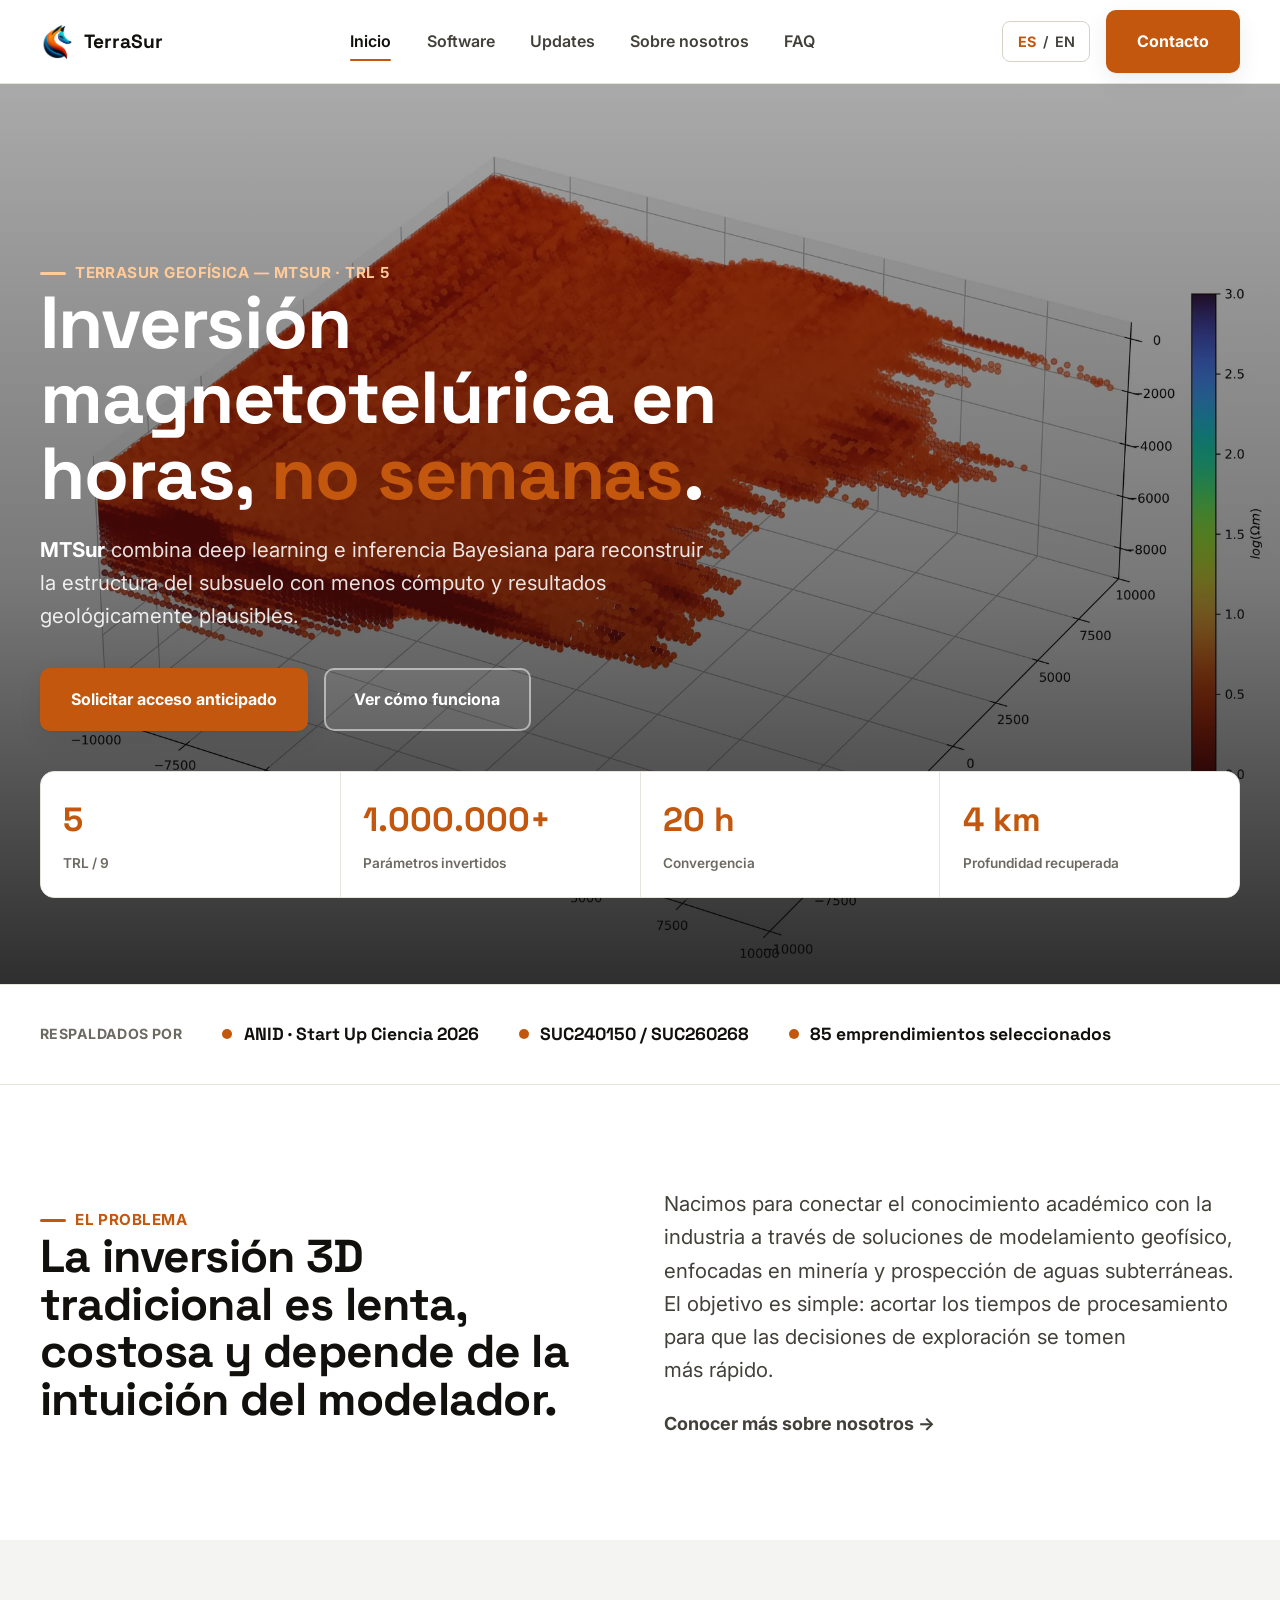
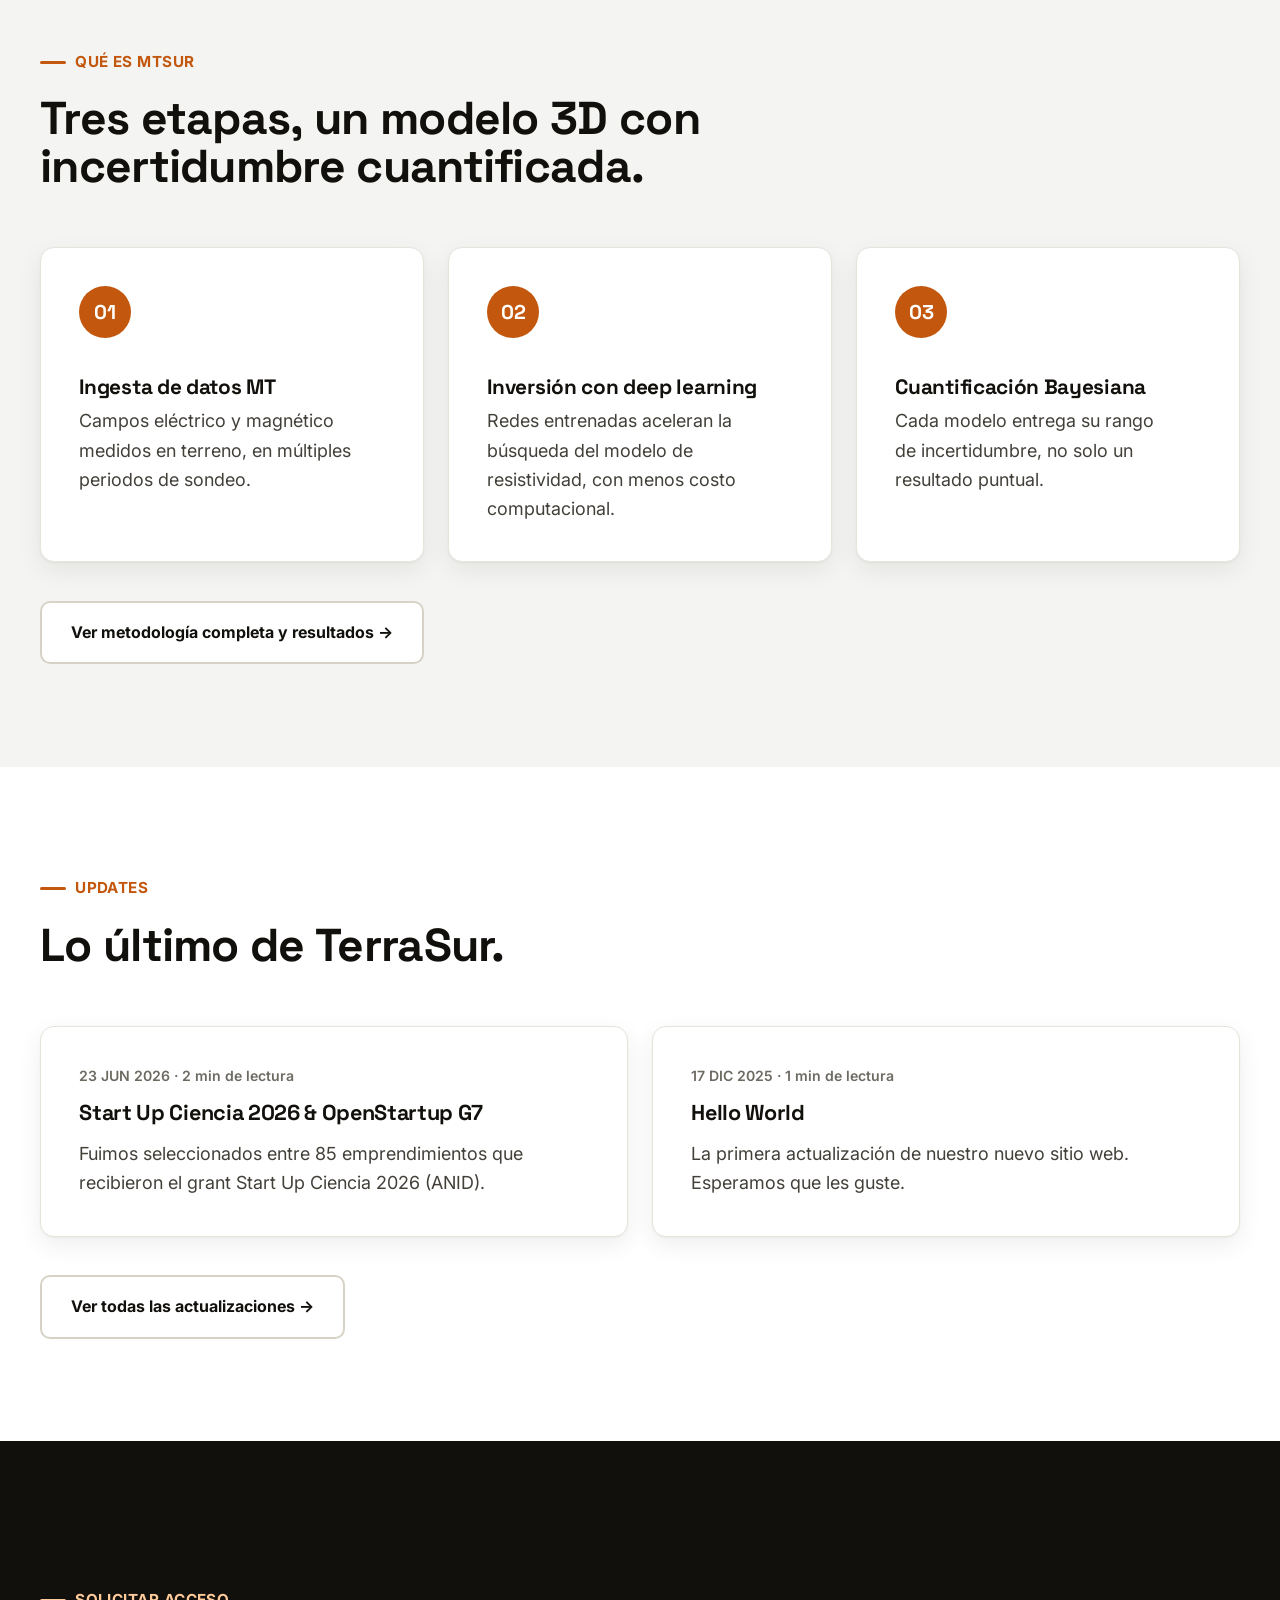
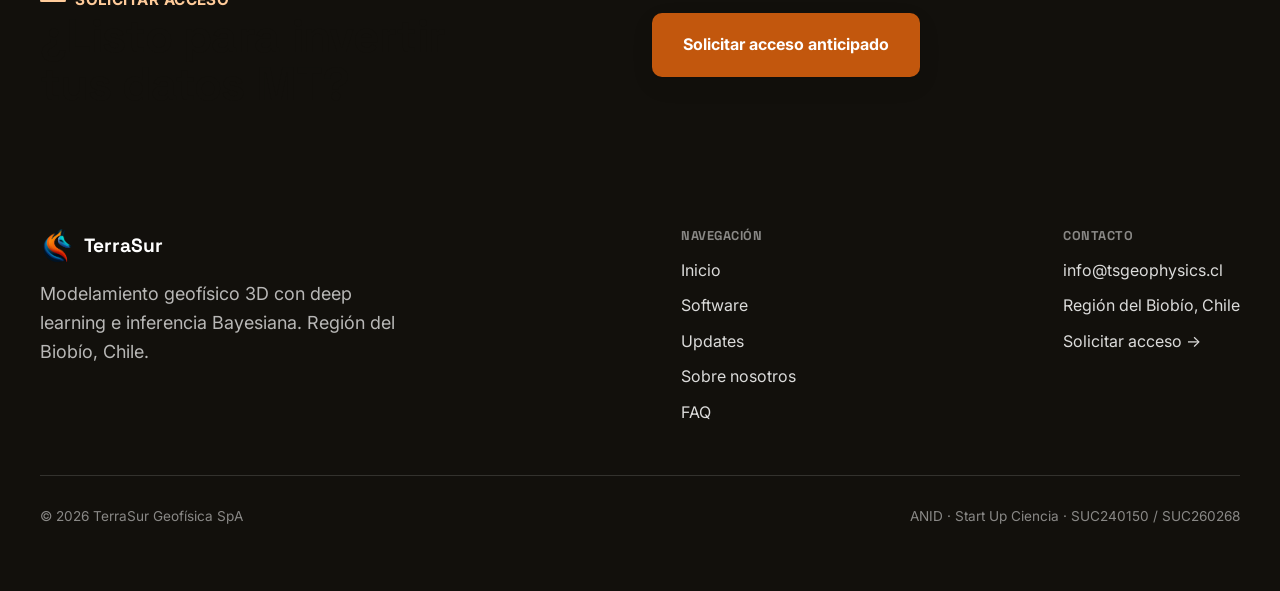
==== commit 8d99b19b: "Rebuild as a professional multi-page site with real photography Client feedback: single-page format " ====
--- a/index.html
+++ b/index.html
@@ -9,19 +9,18 @@
 <meta name="theme-color" content="#ffffff">
 <meta name="color-scheme" content="light">
 <link rel="icon" type="image/svg+xml" href="assets/img/favicon.svg">
+<link rel="preload" as="image" href="assets/img/hero-model.webp" fetchpriority="high">
 
 <link rel="preconnect" href="https://fonts.googleapis.com">
 <link rel="preconnect" href="https://fonts.gstatic.com" crossorigin>
 <link rel="stylesheet" href="https://fonts.googleapis.com/css2?family=Space+Grotesk:wght@500;600;700&family=IBM+Plex+Mono:wght@400;500;700&family=Inter:wght@300;400;500;600&display=swap">
 
-<link rel="stylesheet" href="styles.css?v=20260721">
+<link rel="stylesheet" href="styles.css?v=20260721b">
 </head>
 <body>
 
 <a class="skip-link" href="#main" data-i18n="es">Saltar al contenido</a>
 <a class="skip-link" href="#main" data-i18n="en">Skip to content</a>
-
-<div class="grain" aria-hidden="true"></div>
 
 <!-- ============================================================
      NAV
@@ -29,27 +28,28 @@
 <header class="nav">
   <input type="checkbox" id="nav-toggle" class="nav-toggle-input">
   <div class="container nav-inner">
-    <a href="#main" class="brand">
-      TerraSur<span class="brand-tag">MTSur</span>
+    <a href="index.html" class="brand">
+      <img src="assets/img/logo.webp" alt="TerraSur Geofísica" width="34" height="34">
+      <span class="brand-word">TerraSur</span>
     </a>
 
     <nav class="nav-links" aria-label="Navegación principal">
-      <a href="#tecnologia">Software</a>
-      <a href="#updates">Updates</a>
-      <a href="#sobre-nosotros" data-i18n="es">Sobre nosotros</a>
-      <a href="#sobre-nosotros" data-i18n="en">About us</a>
-      <a href="#faq">FAQ</a>
-      <a href="#contacto" data-i18n="es">Contacto</a>
-      <a href="#contacto" data-i18n="en">Contact</a>
+      <a href="index.html" data-i18n="es" class="is-active">Inicio</a>
+      <a href="index.html" data-i18n="en" class="is-active">Home</a>
+      <a href="software.html">Software</a>
+      <a href="actualizaciones.html">Updates</a>
+      <a href="sobre-nosotros.html" data-i18n="es">Sobre nosotros</a>
+      <a href="sobre-nosotros.html" data-i18n="en">About us</a>
+      <a href="faq.html">FAQ</a>
     </nav>
 
     <div class="nav-right">
       <button class="lang-toggle" data-lang-toggle type="button" aria-label="Cambiar idioma / Switch language">
         <span data-lang-es>ES</span>/<span data-lang-en>EN</span>
       </button>
-      <a class="btn btn-primary nav-cta" href="#contacto">
-        <span data-i18n="es">Solicitar acceso</span>
-        <span data-i18n="en">Request access</span>
+      <a class="btn btn-primary nav-cta" href="contacto.html">
+        <span data-i18n="es">Contacto</span>
+        <span data-i18n="en">Contact</span>
       </a>
       <label class="nav-burger" for="nav-toggle" aria-label="Abrir menú">
         <span></span><span></span><span></span>
@@ -58,16 +58,16 @@
   </div>
 
   <div class="mobile-menu" data-mobile-menu>
-    <a href="#tecnologia">Software</a>
-    <a href="#updates">Updates</a>
-    <a href="#sobre-nosotros" data-i18n="es">Sobre nosotros</a>
-    <a href="#sobre-nosotros" data-i18n="en">About us</a>
-    <a href="#faq">FAQ</a>
-    <a href="#contacto" data-i18n="es">Contacto</a>
-    <a href="#contacto" data-i18n="en">Contact</a>
-    <a class="btn btn-primary" href="#contacto">
-      <span data-i18n="es">Solicitar acceso</span>
-      <span data-i18n="en">Request access</span>
+    <a href="index.html" data-i18n="es">Inicio</a>
+    <a href="index.html" data-i18n="en">Home</a>
+    <a href="software.html">Software</a>
+    <a href="actualizaciones.html">Updates</a>
+    <a href="sobre-nosotros.html" data-i18n="es">Sobre nosotros</a>
+    <a href="sobre-nosotros.html" data-i18n="en">About us</a>
+    <a href="faq.html">FAQ</a>
+    <a class="btn btn-primary" href="contacto.html">
+      <span data-i18n="es">Contacto</span>
+      <span data-i18n="en">Contact</span>
     </a>
   </div>
 </header>
@@ -75,685 +75,204 @@
 <main id="main">
 
   <!-- ============================================================
-       HERO
-       ============================================================ -->
-  <section class="hero">
+       HERO — real 3D resistivity model as photographic background
+       ============================================================ -->
+  <section class="page-hero is-tall">
+    <div class="page-hero-bg" aria-hidden="true">
+      <img src="assets/img/hero-model.webp" alt="" fetchpriority="high" loading="eager" decoding="sync">
+    </div>
+    <div class="page-hero-scrim" aria-hidden="true"></div>
+    <div class="page-hero-inner container">
+      <p class="eyebrow">
+        <span data-i18n="es">TerraSur Geofísica — MTSur · TRL 5</span>
+        <span data-i18n="en">TerraSur Geophysics — MTSur · TRL 5</span>
+      </p>
+      <h1 class="h-display reveal" data-split style="max-width:16ch;">
+        <span data-i18n="es">Inversión magnetotelúrica en horas, <em>no semanas</em>.</span>
+        <span data-i18n="en">Magnetotelluric inversion in hours, <em>not weeks</em>.</span>
+      </h1>
+      <p class="body-lg reveal" style="margin-top:1.4rem; margin-bottom:2.2rem;">
+        <span data-i18n="es"><strong style="color:#fff;">MTSur</strong> combina deep learning e inferencia Bayesiana para reconstruir la estructura del subsuelo con menos cómputo y resultados geológicamente plausibles.</span>
+        <span data-i18n="en"><strong style="color:#fff;">MTSur</strong> combines deep learning and Bayesian inference to reconstruct subsurface structure with less compute and geologically plausible results.</span>
+      </p>
+      <div class="hero-ctas reveal" style="display:flex; flex-wrap:wrap; gap:1rem;">
+        <a class="btn btn-primary" href="contacto.html">
+          <span data-i18n="es">Solicitar acceso anticipado</span>
+          <span data-i18n="en">Request early access</span>
+        </a>
+        <a class="btn btn-ghost on-dark" href="software.html">
+          <span data-i18n="es">Ver cómo funciona</span>
+          <span data-i18n="en">See how it works</span>
+        </a>
+      </div>
+
+      <div class="stat-strip reveal">
+        <div class="stat-tile">
+          <span class="val" data-count-to="5">5</span>
+          <span class="lbl">TRL / 9</span>
+        </div>
+        <div class="stat-tile">
+          <span class="val"><span data-count-to="1000000">1.000.000</span>+</span>
+          <span class="lbl"><span data-i18n="es">Parámetros invertidos</span><span data-i18n="en">Inverted parameters</span></span>
+        </div>
+        <div class="stat-tile">
+          <span class="val"><span data-count-to="20">20</span> h</span>
+          <span class="lbl"><span data-i18n="es">Convergencia</span><span data-i18n="en">Convergence</span></span>
+        </div>
+        <div class="stat-tile">
+          <span class="val"><span data-count-to="4">4</span> km</span>
+          <span class="lbl"><span data-i18n="es">Profundidad recuperada</span><span data-i18n="en">Recovered depth</span></span>
+        </div>
+      </div>
+    </div>
+  </section>
+
+  <!-- ============================================================
+       TRUST STRIP — honest: ANID grant, not fabricated clients
+       ============================================================ -->
+  <section class="trust-strip">
+    <div class="container trust-strip-inner">
+      <span class="trust-label"><span data-i18n="es">Respaldados por</span><span data-i18n="en">Backed by</span></span>
+      <span class="trust-badge"><span class="dot" aria-hidden="true"></span> ANID · Start Up Ciencia 2026</span>
+      <span class="trust-badge"><span class="dot" aria-hidden="true"></span> SUC240150 / SUC260268</span>
+      <span class="trust-badge"><span class="dot" aria-hidden="true"></span> <span data-i18n="es">85 emprendimientos seleccionados</span><span data-i18n="en">85 startups selected</span></span>
+    </div>
+  </section>
+
+  <!-- ============================================================
+       01 — EL PROBLEMA
+       ============================================================ -->
+  <section class="section-pad">
     <div class="container">
-      <div class="hero-grid">
-        <div>
-          <p class="kicker hero-eyebrow">
-            <span data-i18n="es">TerraSur Geofísica — MTSur · Software MT 3D · TRL 5</span>
-            <span data-i18n="en">TerraSur Geophysics — MTSur · 3D MT Software · TRL 5</span>
-          </p>
-
-          <h1 class="h-display hero-title reveal" data-split>
-            <span data-i18n="es">Inversión magnetotelúrica<br>en horas, <em>no semanas</em>.</span>
-            <span data-i18n="en">Magnetotelluric inversion<br>in hours, <em>not weeks</em>.</span>
-          </h1>
-
-          <p class="body-lg hero-sub reveal">
-            <span data-i18n="es"><strong style="color:var(--ink); font-weight:600;">MTSur</strong> combina deep learning e inferencia Bayesiana para reconstruir la estructura del subsuelo con menos cómputo y resultados geológicamente plausibles.</span>
-            <span data-i18n="en"><strong style="color:var(--ink); font-weight:600;">MTSur</strong> combines deep learning and Bayesian inference to reconstruct subsurface structure with less compute and geologically plausible results.</span>
-          </p>
-
-          <div class="hero-ctas reveal">
-            <a class="btn btn-primary" href="#contacto">
-              <span data-i18n="es">Solicitar acceso anticipado</span>
-              <span data-i18n="en">Request early access</span>
-            </a>
-            <a class="btn btn-ghost" href="#tecnologia">
-              <span data-i18n="es">Ver metodología ↓</span>
-              <span data-i18n="en">See methodology ↓</span>
-            </a>
-          </div>
-
-          <div class="hero-stats reveal">
-            <div class="hero-stat">
-              <span class="val" data-count-to="5">5</span>
-              <span class="lbl">TRL <span class="mono-tag">/ 9</span></span>
-            </div>
-            <div class="hero-stat">
-              <span class="val"><span data-count-to="1000000">1.000.000</span>+</span>
-              <span class="lbl" data-i18n="es">Parámetros invertidos</span>
-              <span class="lbl" data-i18n="en">Inverted parameters</span>
-            </div>
-            <div class="hero-stat">
-              <span class="val"><span data-count-to="20">20</span> h</span>
-              <span class="lbl" data-i18n="es">Convergencia</span>
-              <span class="lbl" data-i18n="en">Convergence</span>
-            </div>
-            <div class="hero-stat">
-              <span class="val"><span data-count-to="4">4</span> km</span>
-              <span class="lbl" data-i18n="es">Profundidad recuperada</span>
-              <span class="lbl" data-i18n="en">Recovered depth</span>
-            </div>
-          </div>
-        </div>
-
-        <div class="hero-visual reveal" aria-hidden="true">
-          <canvas data-resistivity-canvas></canvas>
-          <div class="hero-visual-label">
-            <span class="teal">ρ MIN 1 Ω·m</span>
-            <span data-i18n="es">SECCIÓN SINTÉTICA</span>
-            <span data-i18n="en">SYNTHETIC SECTION</span>
-            <span class="amber">ρ MAX 1000 Ω·m</span>
-          </div>
-        </div>
-      </div>
-    </div>
-  </section>
-
-  <!-- ============================================================
-       01 — PROBLEM / CONTEXT
-       ============================================================ -->
-  <section class="section-pad band-b" id="contexto">
-    <div class="container">
-      <div class="grid-12">
-        <div class="g-span-4">
-          <p class="section-num">01</p>
-          <p class="kicker">
+      <div class="grid-2" style="align-items:center; gap:3rem;">
+        <div class="reveal">
+          <p class="eyebrow">
             <span data-i18n="es">El problema</span>
             <span data-i18n="en">The problem</span>
           </p>
-        </div>
-        <div class="g-span-8">
-          <h2 class="h-section reveal">
+          <h2 class="h-section">
             <span data-i18n="es">La inversión 3D tradicional es lenta, costosa y depende de la intuición del modelador.</span>
             <span data-i18n="en">Traditional 3D inversion is slow, costly, and depends on the modeler's intuition.</span>
           </h2>
-          <p class="body-lg reveal" style="margin-top: 1.6rem;">
-            <span data-i18n="es">El objetivo es simple: acortar los tiempos de procesamiento para que las decisiones de exploración se tomen más rápido.</span>
-            <span data-i18n="en">The goal is simple: shorten processing times so exploration decisions get made faster.</span>
+        </div>
+        <div class="reveal">
+          <p class="body-lg">
+            <span data-i18n="es">Nacimos para conectar el conocimiento académico con la industria a través de soluciones de modelamiento geofísico, enfocadas en minería y prospección de aguas subterráneas. El objetivo es simple: acortar los tiempos de procesamiento para que las decisiones de exploración se tomen más rápido.</span>
+            <span data-i18n="en">We exist to connect academic knowledge to industry through geophysical-modeling solutions, focused on mining and groundwater prospecting. The goal is simple: shorten processing times so exploration decisions get made faster.</span>
           </p>
-        </div>
-      </div>
-    </div>
-  </section>
-
-  <!-- ============================================================
-       02 — TECHNOLOGY / HOW IT WORKS
-       ============================================================ -->
-  <section class="section-pad band-a" id="tecnologia">
+          <a href="sobre-nosotros.html" class="contact-direct" style="display:inline-block; margin-top:1.4rem; font-weight:700;">
+            <span data-i18n="es">Conocer más sobre nosotros →</span>
+            <span data-i18n="en">Learn more about us →</span>
+          </a>
+        </div>
+      </div>
+    </div>
+  </section>
+
+  <!-- ============================================================
+       02 — QUÉ ES MTSUR (teaser → Software page)
+       ============================================================ -->
+  <section class="section-pad band">
     <div class="container">
-      <div class="section-head">
-        <p class="section-num">02</p>
-        <p class="kicker">
-          <span data-i18n="es">Cómo funciona</span>
-          <span data-i18n="en">How it works</span>
+      <div class="section-head reveal">
+        <p class="eyebrow">
+          <span data-i18n="es">Qué es MTSur</span>
+          <span data-i18n="en">What MTSur is</span>
         </p>
-        <h2 class="h-section reveal" style="margin-top:1rem; max-width:34ch;">
-          <span data-i18n="es">Tres etapas entre el dato de campo y el modelo 3D.</span>
-          <span data-i18n="en">Three stages between field data and the 3D model.</span>
+        <h2 class="h-section">
+          <span data-i18n="es">Tres etapas, un modelo 3D con incertidumbre cuantificada.</span>
+          <span data-i18n="en">Three stages, one 3D model with quantified uncertainty.</span>
         </h2>
       </div>
 
-      <div class="grid-12">
-        <div class="g-span-4 tech-block reveal">
-          <p class="tech-block-num">01</p>
-          <h3>
-            <span data-i18n="es">Ingesta de datos MT</span>
-            <span data-i18n="en">MT data ingestion</span>
-          </h3>
-          <p>
-            <span data-i18n="es">Campos eléctrico y magnético medidos en estaciones de terreno, a lo largo de múltiples periodos de sondeo.</span>
-            <span data-i18n="en">Electric and magnetic fields measured at field stations, across multiple sounding periods.</span>
-          </p>
-          <span class="mono-tag">INPUT: E(t), H(t) · N estaciones · M periodos</span>
-        </div>
-
-        <div class="g-span-4 tech-block reveal">
-          <p class="tech-block-num">02</p>
-          <h3>
-            <span data-i18n="es">Inversión asistida por deep learning</span>
-            <span data-i18n="en">Deep-learning–assisted inversion</span>
-          </h3>
-          <p>
-            <span data-i18n="es">Redes entrenadas aceleran la búsqueda del modelo de resistividad, reduciendo el costo computacional frente a la inversión clásica.</span>
-            <span data-i18n="en">Trained networks accelerate the search for the resistivity model, cutting compute cost versus classical inversion.</span>
-          </p>
-          <span class="mono-tag">RTX 4090 · 20h · &gt;1M parámetros</span>
-        </div>
-
-        <div class="g-span-4 tech-block reveal">
-          <p class="tech-block-num">03</p>
-          <h3>
-            <span data-i18n="es">Cuantificación Bayesiana</span>
-            <span data-i18n="en">Bayesian quantification</span>
-          </h3>
-          <p>
-            <span data-i18n="es">La inferencia Bayesiana entrega un rango de incertidumbre, no solo un modelo puntual: se sabe qué tan confiable es cada estructura recuperada.</span>
-            <span data-i18n="en">Bayesian inference yields an uncertainty range, not just a point model: you know how reliable each recovered structure is.</span>
-          </p>
-          <span class="mono-tag">OUTPUT: modelo 3D + incertidumbre</span>
-        </div>
-      </div>
-    </div>
-  </section>
-
-  <!-- ============================================================
-       03 — VALIDATED RESULTS
-       ============================================================ -->
-  <section class="section-pad band-b" id="resultados">
+      <div class="grid-3">
+        <div class="card reveal step-card" style="flex-direction:column;">
+          <div class="step-num is-amber">01</div>
+          <div class="step-card-body" style="margin-top:1.2rem;">
+            <h3><span data-i18n="es">Ingesta de datos MT</span><span data-i18n="en">MT data ingestion</span></h3>
+            <p><span data-i18n="es">Campos eléctrico y magnético medidos en terreno, en múltiples periodos de sondeo.</span><span data-i18n="en">Electric and magnetic fields measured in the field, across multiple sounding periods.</span></p>
+          </div>
+        </div>
+        <div class="card reveal step-card" style="flex-direction:column;">
+          <div class="step-num is-amber">02</div>
+          <div class="step-card-body" style="margin-top:1.2rem;">
+            <h3><span data-i18n="es">Inversión con deep learning</span><span data-i18n="en">Deep-learning inversion</span></h3>
+            <p><span data-i18n="es">Redes entrenadas aceleran la búsqueda del modelo de resistividad, con menos costo computacional.</span><span data-i18n="en">Trained networks accelerate the resistivity model search, at lower compute cost.</span></p>
+          </div>
+        </div>
+        <div class="card reveal step-card" style="flex-direction:column;">
+          <div class="step-num is-amber">03</div>
+          <div class="step-card-body" style="margin-top:1.2rem;">
+            <h3><span data-i18n="es">Cuantificación Bayesiana</span><span data-i18n="en">Bayesian quantification</span></h3>
+            <p><span data-i18n="es">Cada modelo entrega su rango de incertidumbre, no solo un resultado puntual.</span><span data-i18n="en">Every model ships with an uncertainty range, not just a point estimate.</span></p>
+          </div>
+        </div>
+      </div>
+
+      <a href="software.html" class="btn btn-ghost reveal" style="margin-top:2.4rem;">
+        <span data-i18n="es">Ver metodología completa y resultados →</span>
+        <span data-i18n="en">See full methodology and results →</span>
+      </a>
+    </div>
+  </section>
+
+  <!-- ============================================================
+       03 — UPDATES PREVIEW
+       ============================================================ -->
+  <section class="section-pad">
     <div class="container">
-      <div class="grid-12">
-        <div class="g-span-4">
-          <p class="section-num">03</p>
-          <p class="kicker">
-            <span data-i18n="es">Resultados validados</span>
-            <span data-i18n="en">Validated results</span>
-          </p>
-          <p class="body-lg reveal" style="margin-top:1.4rem; font-size:1rem;">
-            <span data-i18n="es">Caso de prueba con el conjunto de datos de Díaz et al. (2015), corrido de extremo a extremo en hardware de consumo.</span>
-            <span data-i18n="en">Test case using the Díaz et al. (2015) dataset, run end-to-end on consumer hardware.</span>
-          </p>
-        </div>
-        <div class="g-span-8 spec-sheet reveal">
-          <dl>
-            <div class="spec-row">
-              <dt>Dataset</dt>
-              <dd>Díaz et al. (2015)</dd>
-            </div>
-            <div class="spec-row">
-              <dt><span data-i18n="es">Estaciones</span><span data-i18n="en">Stations</span></dt>
-              <dd>30</dd>
-            </div>
-            <div class="spec-row">
-              <dt><span data-i18n="es">Periodos</span><span data-i18n="en">Periods</span></dt>
-              <dd>18</dd>
-            </div>
-            <div class="spec-row">
-              <dt><span data-i18n="es">Parámetros invertidos</span><span data-i18n="en">Inverted parameters</span></dt>
-              <dd><em>&gt; 1.000.000</em></dd>
-            </div>
-            <div class="spec-row">
-              <dt>Hardware</dt>
-              <dd>AMD Ryzen 9 9950X · 64GB RAM · RTX 4090</dd>
-            </div>
-            <div class="spec-row">
-              <dt><span data-i18n="es">Tiempo de convergencia</span><span data-i18n="en">Convergence time</span></dt>
-              <dd><em>20 h</em></dd>
-            </div>
-            <div class="spec-row">
-              <dt><span data-i18n="es">Resistividad recuperada</span><span data-i18n="en">Recovered resistivity</span></dt>
-              <dd>
-                <span data-i18n="es">1 – 1000 Ω·m, aumenta al este</span>
-                <span data-i18n="en">1 – 1000 Ω·m, increases eastward</span>
-              </dd>
-            </div>
-            <div class="spec-row">
-              <dt><span data-i18n="es">Cuerpos de alta conductividad</span><span data-i18n="en">High-conductivity bodies</span></dt>
-              <dd>
-                <span data-i18n="es">hasta 4 km de profundidad, orientación N-NE</span>
-                <span data-i18n="en">up to 4 km depth, N-NE oriented</span>
-              </dd>
-            </div>
-          </dl>
-        </div>
-      </div>
-    </div>
-  </section>
-
-  <!-- ============================================================
-       04 — ROADMAP / TRANSPARENCY
-       ============================================================ -->
-  <section class="section-pad band-a" id="desarrollo">
-    <div class="container">
-      <div class="grid-12">
-        <div class="g-span-4">
-          <p class="section-num">04</p>
-          <p class="kicker">
-            <span data-i18n="es">En desarrollo</span>
-            <span data-i18n="en">In development</span>
-          </p>
-        </div>
-        <div class="g-span-8">
-          <div class="roadmap-box reveal">
-            <h3 style="font-size:clamp(1.2rem,2.4vw,1.6rem); margin-bottom:1rem;">
-              <span data-i18n="es">El modelo actual promedia estructuras finas. Estamos resolviendo eso.</span>
-              <span data-i18n="en">The current model averages fine-scale structure. We're solving that.</span>
-            </h3>
-            <p class="body-lg" style="font-size:1rem;">
-              <span data-i18n="es">Hoy, la inversión converge en una única configuración "promedio": captura bien las estructuras grandes, pero pierde detalle geológico fino. El siguiente paso es mejorar la estrategia de muestreo para capturar distribuciones posteriores multi-modales y recuperar heterogeneidades más finas.</span>
-              <span data-i18n="en">Today, inversion collapses into a single "averaged" configuration: it captures large structures well but misses fine-scale geological detail. The next step is improving the sampling strategy to capture multi-modal posterior distributions and recover finer heterogeneities.</span>
-            </p>
-          </div>
-        </div>
-      </div>
-    </div>
-  </section>
-
-  <!-- ============================================================
-       05 — ACCESS ROADMAP (pilot → closed beta → commercial launch)
-       ============================================================ -->
-  <section class="section-pad band-b" id="ruta">
-    <div class="container">
-      <div class="section-head">
-        <p class="section-num">05</p>
-        <p class="kicker">
-          <span data-i18n="es">Ruta de acceso</span>
-          <span data-i18n="en">Access roadmap</span>
-        </p>
-        <h2 class="h-section reveal" style="margin-top:1rem; max-width:34ch;">
-          <span data-i18n="es">De piloto manual a plataforma con precio al instante.</span>
-          <span data-i18n="en">From manual pilot to instant-pricing platform.</span>
+      <div class="section-head reveal">
+        <p class="eyebrow">Updates</p>
+        <h2 class="h-section">
+          <span data-i18n="es">Lo último de TerraSur.</span>
+          <span data-i18n="en">The latest from TerraSur.</span>
         </h2>
       </div>
 
-      <div class="grid-12">
-        <div class="g-span-4 tech-block reveal">
-          <p class="kicker" style="margin-bottom:.8rem;">
-            <span data-i18n="es">Fase actual</span>
-            <span data-i18n="en">Current phase</span>
-          </p>
-          <p class="tech-block-num">Q4·25</p>
-          <h3>
-            <span data-i18n="es">Piloto</span>
-            <span data-i18n="en">Pilot</span>
-          </h3>
-          <p>
-            <span data-i18n="es">Flujo de trabajo manual. Cotización directa escribiendo a info@tsgeophysics.cl.</span>
-            <span data-i18n="en">Manual workflow. Direct quoting by writing to info@tsgeophysics.cl.</span>
-          </p>
-          <span class="mono-tag" data-i18n="es">STATUS: en curso</span>
-          <span class="mono-tag" data-i18n="en">STATUS: underway</span>
-        </div>
-
-        <div class="g-span-4 tech-block reveal">
-          <p class="kicker" style="margin-bottom:.8rem;">
-            <span data-i18n="es">Próximo</span>
-            <span data-i18n="en">Next</span>
-          </p>
-          <p class="tech-block-num">Q3·26</p>
-          <h3>
-            <span data-i18n="es">Beta cerrada</span>
-            <span data-i18n="en">Closed beta</span>
-          </h3>
-          <p>
-            <span data-i18n="es">Acceso con credenciales: carga y visualización de datos, solicitud de modelamientos y seguimiento del avance.</span>
-            <span data-i18n="en">Login access: data upload and visualization, modeling requests, and progress tracking.</span>
-          </p>
-          <span class="mono-tag" data-i18n="es">STATUS: próximamente</span>
-          <span class="mono-tag" data-i18n="en">STATUS: coming up</span>
-        </div>
-
-        <div class="g-span-4 tech-block reveal">
-          <p class="kicker" style="margin-bottom:.8rem;">
-            <span data-i18n="es">Próximo</span>
-            <span data-i18n="en">Next</span>
-          </p>
-          <p class="tech-block-num">Q4·26</p>
-          <h3>
-            <span data-i18n="es">Lanzamiento comercial</span>
-            <span data-i18n="en">Commercial launch</span>
-          </h3>
-          <p>
-            <span data-i18n="es">Calculadora de precio dinámica según malla, estaciones y bandas de frecuencia. Entregas en 10–24 horas.</span>
-            <span data-i18n="en">Dynamic pricing calculator based on mesh, stations, and frequency bands. 10–24 hour turnaround.</span>
-          </p>
-          <span class="mono-tag" data-i18n="es">STATUS: planificado</span>
-          <span class="mono-tag" data-i18n="en">STATUS: planned</span>
-        </div>
-      </div>
-    </div>
-  </section>
-
-  <!-- ============================================================
-       ANID VALIDATION STRIP
-       ============================================================ -->
-  <section class="band-a" id="validacion">
-    <div class="container">
-      <div class="anid-strip reveal">
-        <p class="anid-text">
-          <span data-i18n="es">Seleccionados entre 85 emprendimientos — Start Up Ciencia 2026 (ANID).</span>
-          <span data-i18n="en">Selected among 85 startups — Start Up Ciencia 2026 (ANID).</span>
-        </p>
-        <div class="anid-codes">
-          <span class="anid-code"><strong>SUC240150</strong> · 2024</span>
-          <span class="anid-code"><strong>SUC260268</strong> · 2026</span>
-        </div>
-      </div>
-    </div>
-  </section>
-
-  <!-- ============================================================
-       06 — UPDATES
-       ============================================================ -->
-  <section class="section-pad band-b" id="updates">
-    <div class="container">
-      <div class="section-head">
-        <p class="section-num">06</p>
-        <p class="kicker">Updates</p>
-        <h2 class="h-section reveal" style="margin-top:1rem;">
-          <span data-i18n="es">Registro breve de avances.</span>
-          <span data-i18n="en">A short log of progress.</span>
-        </h2>
-      </div>
-
-      <div class="grid-12">
-        <div class="g-span-6 reveal" style="display:flex; flex-direction:column; gap:.8rem;">
-          <span class="mono-tag">23 JUN 2026 · <span data-i18n="es">2 min de lectura</span><span data-i18n="en">2 min read</span></span>
-          <h3 style="font-family:var(--display); font-size:1.2rem; color:var(--ink);">Start Up Ciencia 2026 &amp; OpenStartup G7</h3>
+      <div class="grid-2">
+        <div class="card reveal post-card">
+          <span class="post-meta">23 JUN 2026 · <span data-i18n="es">2 min de lectura</span><span data-i18n="en">2 min read</span></span>
+          <h3>Start Up Ciencia 2026 &amp; OpenStartup G7</h3>
           <p style="color:var(--ink-2);">
             <span data-i18n="es">Fuimos seleccionados entre 85 emprendimientos que recibieron el grant Start Up Ciencia 2026 (ANID).</span>
             <span data-i18n="en">We were selected among 85 startups awarded the Start Up Ciencia 2026 grant (ANID).</span>
           </p>
         </div>
-
-        <div class="g-span-6 reveal" style="display:flex; flex-direction:column; gap:.8rem;">
-          <span class="mono-tag">17 DIC 2025 · <span data-i18n="es">1 min de lectura</span><span data-i18n="en">1 min read</span></span>
-          <h3 style="font-family:var(--display); font-size:1.2rem; color:var(--ink);">Hello World</h3>
+        <div class="card reveal post-card">
+          <span class="post-meta">17 DIC 2025 · <span data-i18n="es">1 min de lectura</span><span data-i18n="en">1 min read</span></span>
+          <h3>Hello World</h3>
           <p style="color:var(--ink-2);">
             <span data-i18n="es">La primera actualización de nuestro nuevo sitio web. Esperamos que les guste.</span>
             <span data-i18n="en">The first update on our new website. We hope you like it.</span>
           </p>
         </div>
       </div>
-    </div>
-  </section>
-
-  <!-- ============================================================
-       07 — ABOUT US (mission / vision / values / team)
-       ============================================================ -->
-  <section class="section-pad band-a" id="sobre-nosotros">
+
+      <a href="actualizaciones.html" class="btn btn-ghost reveal" style="margin-top:2.4rem;">
+        <span data-i18n="es">Ver todas las actualizaciones →</span>
+        <span data-i18n="en">See all updates →</span>
+      </a>
+    </div>
+  </section>
+
+  <!-- ============================================================
+       CTA BAND
+       ============================================================ -->
+  <section class="page-hero-compact">
     <div class="container">
-      <div class="section-head">
-        <p class="section-num">07</p>
-        <p class="kicker">
-          <span data-i18n="es">Sobre nosotros</span>
-          <span data-i18n="en">About us</span>
-        </p>
-        <h2 class="h-section reveal" style="margin-top:1rem; max-width:36ch;">
-          <span data-i18n="es">Ciencia chilena, aplicada a la industria.</span>
-          <span data-i18n="en">Chilean science, applied to industry.</span>
-        </h2>
-        <p class="body-lg reveal" style="margin-top:1.4rem;">
-          <span data-i18n="es">Somos una startup chilena fundada en 2024, con base en la Región del Biobío. Conectamos el conocimiento académico con la industria a través de soluciones de modelamiento geofísico para minería y prospección de aguas subterráneas.</span>
-          <span data-i18n="en">We're a Chilean startup founded in 2024, based in the Biobío Region. We connect academic knowledge to industry through geophysical-modeling solutions for mining and groundwater prospecting.</span>
-        </p>
-      </div>
-
-      <div class="grid-12" style="margin-bottom: 2px;">
-        <div class="g-span-4 tech-block reveal">
-          <p class="kicker" style="margin-bottom:.8rem;">
-            <span data-i18n="es">Misión</span>
-            <span data-i18n="en">Mission</span>
-          </p>
-          <p>
-            <span data-i18n="es">Desarrollar y entregar soluciones de modelamiento geofísico basadas en IA que ofrezcan resultados rápidos y confiables.</span>
-            <span data-i18n="en">Develop and deliver AI-based geophysical-modeling solutions that provide rapid, reliable results.</span>
-          </p>
-        </div>
-
-        <div class="g-span-4 tech-block reveal">
-          <p class="kicker" style="margin-bottom:.8rem;">
-            <span data-i18n="es">Visión</span>
-            <span data-i18n="en">Vision</span>
-          </p>
-          <p>
-            <span data-i18n="es">Convertirnos en una empresa líder en modelamiento geofísico en Chile, expandiendo nuestro alcance a mercados internacionales estratégicos.</span>
-            <span data-i18n="en">Become a leading company in geophysical modeling in Chile, expanding our reach to strategic international markets.</span>
-          </p>
-        </div>
-
-        <div class="g-span-4 tech-block reveal">
-          <p class="kicker" style="margin-bottom:.8rem;">
-            <span data-i18n="es">Valores</span>
-            <span data-i18n="en">Values</span>
-          </p>
-          <p>
-            <span data-i18n="es">Calidad, adaptabilidad y creatividad.</span>
-            <span data-i18n="en">Quality, adaptability, and creativity.</span>
-          </p>
-        </div>
-      </div>
-
-      <p class="kicker reveal" style="margin-top:3rem; margin-bottom:1.4rem;">
-        <span data-i18n="es">Equipo</span>
-        <span data-i18n="en">Team</span>
-      </p>
-
-      <div class="grid-12">
-        <div class="g-span-3 team-card reveal">
-          <div class="team-mono" aria-hidden="true">VYC</div>
-          <div>
-            <p class="team-name">Vicente Yáñez Cuadra</p>
-            <p class="team-role">CEO &amp; CTO · M.Sc.</p>
-            <p class="team-spec">
-              <span data-i18n="es">Estrategia tecnológica y diseño de modelos de deep learning. Formación en procesamiento de datos geofísicos y ciencia de datos.</span>
-              <span data-i18n="en">Technology strategy and deep-learning model design. Background in geophysical data processing and data science.</span>
-            </p>
-          </div>
-        </div>
-
-        <div class="g-span-3 team-card reveal">
-          <div class="team-mono" aria-hidden="true">NKN</div>
-          <div>
-            <p class="team-name">Nicole Krumm Nualart</p>
-            <p class="team-role">CFO · M.Sc.</p>
-            <p class="team-spec">
-              <span data-i18n="es">Estrategia comercial y alianzas de ecosistema. Experiencia en minería y analítica.</span>
-              <span data-i18n="en">Commercial strategy and ecosystem partnerships. Background in mining and analytics.</span>
-            </p>
-          </div>
-        </div>
-
-        <div class="g-span-3 team-card reveal">
-          <div class="team-mono" aria-hidden="true">NDS</div>
-          <div>
-            <p class="team-name">Natalia Díaz Salazar</p>
-            <p class="team-role"><span data-i18n="es">Geofísica</span><span data-i18n="en">Geophysicist</span> · M.Sc.</p>
-            <p class="team-spec">
-              <span data-i18n="es">Modelamiento inverso, métodos Bayesianos y sismología.</span>
-              <span data-i18n="en">Inverse modeling, Bayesian methods, and seismology.</span>
-            </p>
-          </div>
-        </div>
-
-        <div class="g-span-3 team-card reveal">
-          <div class="team-mono" aria-hidden="true">KAŚ</div>
-          <div>
-            <p class="team-name">Katarzyna Anna Ślęzak</p>
-            <p class="team-role"><span data-i18n="es">Geofísica</span><span data-i18n="en">Geophysicist</span> · Ph.D.</p>
-            <p class="team-spec">
-              <span data-i18n="es">Experta en datos magnetotelúricos, con vínculos de investigación internacional.</span>
-              <span data-i18n="en">Magnetotelluric data expertise, with international research connections.</span>
-            </p>
-          </div>
-        </div>
-      </div>
-    </div>
-  </section>
-
-  <!-- ============================================================
-       08 — FAQ
-       ============================================================ -->
-  <section class="section-pad band-b" id="faq">
-    <div class="container">
-      <div class="grid-12">
-        <div class="g-span-4">
-          <p class="section-num">08</p>
-          <p class="kicker">FAQ</p>
-        </div>
-        <div class="g-span-8">
-          <div class="faq-list" data-faq>
-
-            <div class="faq-item">
-              <button class="faq-q" type="button">
-                <span>
-                  <span data-i18n="es">¿Para qué se usa la magnetotelúrica (MT)?</span>
-                  <span data-i18n="en">What is Magnetotellurics (MT) used for?</span>
-                </span>
-                <span class="plus" aria-hidden="true">+</span>
-              </button>
-              <div class="faq-a"><div class="faq-a-inner">
-                <p>
-                  <span data-i18n="es">La magnetotelúrica es una técnica geofísica pasiva que aprovecha las variaciones naturales del campo electromagnético terrestre para mapear la conductividad eléctrica del subsuelo. Se aplica en exploración de hidrocarburos, minerales y aguas subterráneas; evaluación de recursos geotérmicos; imagenología tectónica y estructural; y monitoreo volcanológico. Puede obtener imágenes desde cientos de metros hasta decenas de kilómetros de profundidad, revelando estructuras geológicas a gran escala fuera del alcance de los métodos convencionales.</span>
-                  <span data-i18n="en">Magnetotellurics is a passive geophysical technique that harnesses natural variations in the Earth's electromagnetic field to map subsurface electrical conductivity. Applications include hydrocarbon, mineral and groundwater exploration; geothermal resource assessment; tectonic and structural imaging; and volcanology monitoring. MT can image from hundreds of metres to tens of kilometres depth, revealing large-scale geological structures beyond conventional methods' reach.</span>
-                </p>
-              </div></div>
-            </div>
-
-            <div class="faq-item">
-              <button class="faq-q" type="button">
-                <span>
-                  <span data-i18n="es">¿Cuáles son las principales funciones del software?</span>
-                  <span data-i18n="en">What are the main features of the software?</span>
-                </span>
-                <span class="plus" aria-hidden="true">+</span>
-              </button>
-              <div class="faq-a"><div class="faq-a-inner">
-                <p>
-                  <span data-i18n="es">MTSur es una plataforma SaaS en la nube para modelamiento MT 3D. Permite subir datos, solicitar corridas de modelamiento a precios cotizados, visualizar resultados en la interfaz web y descargar los resultados al instante. Las salidas incluyen parámetros del modelo, configuración de la inversión y visualizaciones de alta resolución. Entre las funciones planificadas: cobertura completa de frecuencias, mallas de más de 1 millón de celdas, modelos que consideran topografía, exploración de múltiples soluciones, entregas de 10 a 24 horas, y servicios full-service opcionales.</span>
-                  <span data-i18n="en">MTSur is a cloud-based 3D MT modelling platform (SaaS). Users can upload data, request modelling runs at quoted prices, visualise results in the web interface, and download outputs instantly. Outputs include model parameters, inversion settings, and high-resolution visualisations. Planned capabilities include full frequency coverage, meshes supporting over 1 million cells, topography-aware models, multi-solution exploration, 10–24 hour turnarounds, and optional full-service offerings.</span>
-                </p>
-              </div></div>
-            </div>
-
-            <div class="faq-item">
-              <button class="faq-q" type="button">
-                <span>
-                  <span data-i18n="es">¿Cómo funcionará el servicio?</span>
-                  <span data-i18n="en">How will the service work?</span>
-                </span>
-                <span class="plus" aria-hidden="true">+</span>
-              </button>
-              <div class="faq-a"><div class="faq-a-inner">
-                <p>
-                  <span data-i18n="es">Actualmente estamos en fase piloto con flujos de trabajo manuales; escribe a info@tsgeophysics.cl para cotizar. En las futuras fases de beta cerrada y lanzamiento comercial habrá credenciales de acceso, carga y visualización de datos, solicitud de modelamientos con precio informado por adelantado, seguimiento del avance y descarga de resultados en 10 a 24 horas.</span>
-                  <span data-i18n="en">Currently in pilot phase with manual workflows; contact info@tsgeophysics.cl for quotes. Future closed-beta and commercial phases will offer login credentials, data upload and visualisation, modelling request submission with upfront pricing, progress tracking, and result downloads within 10–24 hours.</span>
-                </p>
-              </div></div>
-            </div>
-
-            <div class="faq-item">
-              <button class="faq-q" type="button">
-                <span>
-                  <span data-i18n="es">¿Cuál es la hoja de ruta de lanzamiento?</span>
-                  <span data-i18n="en">What's the launch roadmap?</span>
-                </span>
-                <span class="plus" aria-hidden="true">+</span>
-              </button>
-              <div class="faq-a"><div class="faq-a-inner">
-                <p>
-                  <span data-i18n="es">Q4 2025 — pruebas piloto. Q3 2026 — beta cerrada. Q4 2026 — lanzamiento comercial completo.</span>
-                  <span data-i18n="en">Q4 2025 — pilot testing. Q3 2026 — closed beta. Q4 2026 — full commercial launch.</span>
-                </p>
-              </div></div>
-            </div>
-
-            <div class="faq-item">
-              <button class="faq-q" type="button">
-                <span>
-                  <span data-i18n="es">¿Cuánto costará el servicio?</span>
-                  <span data-i18n="en">How much will the service cost?</span>
-                </span>
-                <span class="plus" aria-hidden="true">+</span>
-              </button>
-              <div class="faq-a"><div class="faq-a-inner">
-                <p>
-                  <span data-i18n="es">El precio considera el tamaño de la malla, el número de estaciones y las bandas de frecuencia, mediante una calculadora dinámica. La infraestructura acelerada por GPU permite tarifas competitivas frente a los servicios HPC tradicionales. El precio exacto se entrega en la cotización.</span>
-                  <span data-i18n="en">Pricing considers mesh size, station count, and frequency bands using a dynamic calculator. GPU-accelerated infrastructure enables competitive rates versus traditional HPC services. Exact pricing is provided during quotation.</span>
-                </p>
-              </div></div>
-            </div>
-
-          </div>
-        </div>
-      </div>
-    </div>
-  </section>
-
-  <!-- ============================================================
-       09 — CONTACT / DEMO REQUEST
-       ============================================================ -->
-  <section class="section-pad band-a" id="contacto">
-    <div class="container">
-      <div class="grid-12">
-        <div class="g-span-4">
-          <p class="section-num">09</p>
-          <p class="kicker">
-            <span data-i18n="es">Solicitar acceso</span>
-            <span data-i18n="en">Request access</span>
-          </p>
-          <h2 class="h-section contact-head reveal" style="margin-top:1rem;">
+      <div class="grid-2" style="align-items:center;">
+        <div class="reveal">
+          <p class="eyebrow"><span data-i18n="es">Solicitar acceso</span><span data-i18n="en">Request access</span></p>
+          <h2 class="h-section">
             <span data-i18n="es">¿Listo para invertir tus datos MT?</span>
             <span data-i18n="en">Ready to invert your MT data?</span>
           </h2>
-          <div class="contact-direct">
-            <p class="mono-tag" style="margin-bottom:.5rem;">
-              <span data-i18n="es">Contacto directo</span>
-              <span data-i18n="en">Direct contact</span>
-            </p>
-            <a href="mailto:info@tsgeophysics.cl">info@tsgeophysics.cl</a>
-            <p class="mono-tag" style="margin-top:1.2rem;">
-              <span data-i18n="es">Región del Biobío, Chile</span>
-              <span data-i18n="en">Biobío Region, Chile</span>
-            </p>
-          </div>
-        </div>
-
-        <div class="g-span-8 reveal">
-          <form data-contact-form novalidate>
-            <div class="form-row form-row-2">
-              <div class="field">
-                <label for="f-name">
-                  <span data-i18n="es">Nombre</span>
-                  <span data-i18n="en">Name</span>
-                </label>
-                <input id="f-name" name="name" type="text" required autocomplete="name">
-              </div>
-              <div class="field">
-                <label for="f-org">
-                  <span data-i18n="es">Empresa / Institución</span>
-                  <span data-i18n="en">Company / Institution</span>
-                </label>
-                <input id="f-org" name="org" type="text" autocomplete="organization">
-              </div>
-            </div>
-            <div class="form-row form-row-2">
-              <div class="field">
-                <label for="f-email">Email</label>
-                <input id="f-email" name="email" type="email" required autocomplete="email">
-              </div>
-              <div class="field">
-                <label for="f-industry">
-                  <span data-i18n="es">Industria</span>
-                  <span data-i18n="en">Industry</span>
-                </label>
-                <select id="f-industry" name="industry">
-                  <option data-i18n="es" value="mineria">Minería</option>
-                  <option data-i18n="en" value="mineria">Mining</option>
-                  <option data-i18n="es" value="agua">Prospección de aguas subterráneas</option>
-                  <option data-i18n="en" value="agua">Groundwater prospecting</option>
-                  <option data-i18n="es" value="geotermia">Geotermia</option>
-                  <option data-i18n="en" value="geotermia">Geothermal</option>
-                  <option data-i18n="es" value="academia">Academia</option>
-                  <option data-i18n="en" value="academia">Academic</option>
-                  <option data-i18n="es" value="otro">Otro</option>
-                  <option data-i18n="en" value="otro">Other</option>
-                </select>
-              </div>
-            </div>
-            <div class="field">
-              <label for="f-msg">
-                <span data-i18n="es">Cuéntanos tu caso de uso</span>
-                <span data-i18n="en">Tell us about your use case</span>
-              </label>
-              <textarea id="f-msg" name="message" required></textarea>
-            </div>
-            <button class="btn btn-primary" type="submit">
-              <span data-i18n="es">Enviar solicitud</span>
-              <span data-i18n="en">Send request</span>
-            </button>
-            <p class="form-note">
-              <span data-i18n="es">Al enviar, se abrirá tu cliente de correo con los datos precargados hacia info@tsgeophysics.cl.</span>
-              <span data-i18n="en">Submitting opens your email client with the details pre-filled, addressed to info@tsgeophysics.cl.</span>
-            </p>
-            <p class="form-success" data-form-success>
-              <span data-i18n="es">✓ Tu cliente de correo se abrió con la solicitud lista para enviar.</span>
-              <span data-i18n="en">✓ Your email client opened with the request ready to send.</span>
-            </p>
-          </form>
+        </div>
+        <div class="reveal" style="display:flex; gap:1rem; flex-wrap:wrap; justify-content:flex-start;">
+          <a class="btn btn-primary" href="contacto.html">
+            <span data-i18n="es">Solicitar acceso anticipado</span>
+            <span data-i18n="en">Request early access</span>
+          </a>
         </div>
       </div>
     </div>
@@ -768,7 +287,10 @@
   <div class="container">
     <div class="footer-grid">
       <div class="footer-brand">
-        <a href="#main" class="brand">TerraSur<span class="brand-tag">MT-3D</span></a>
+        <a href="index.html" class="brand">
+          <img src="assets/img/logo.webp" alt="TerraSur Geofísica" width="34" height="34">
+          <span class="brand-word">TerraSur</span>
+        </a>
         <p>
           <span data-i18n="es">Modelamiento geofísico 3D con deep learning e inferencia Bayesiana. Región del Biobío, Chile.</span>
           <span data-i18n="en">3D geophysical modeling with deep learning and Bayesian inference. Biobío Region, Chile.</span>
@@ -776,15 +298,17 @@
       </div>
       <div class="footer-col">
         <h4><span data-i18n="es">Navegación</span><span data-i18n="en">Navigation</span></h4>
-        <a href="#tecnologia">Software</a>
-        <a href="#updates">Updates</a>
-        <a href="#sobre-nosotros"><span data-i18n="es">Sobre nosotros</span><span data-i18n="en">About us</span></a>
-        <a href="#faq">FAQ</a>
+        <a href="index.html"><span data-i18n="es">Inicio</span><span data-i18n="en">Home</span></a>
+        <a href="software.html">Software</a>
+        <a href="actualizaciones.html">Updates</a>
+        <a href="sobre-nosotros.html"><span data-i18n="es">Sobre nosotros</span><span data-i18n="en">About us</span></a>
+        <a href="faq.html">FAQ</a>
       </div>
       <div class="footer-col">
         <h4><span data-i18n="es">Contacto</span><span data-i18n="en">Contact</span></h4>
         <a href="mailto:info@tsgeophysics.cl">info@tsgeophysics.cl</a>
         <p><span data-i18n="es">Región del Biobío, Chile</span><span data-i18n="en">Biobío Region, Chile</span></p>
+        <a href="contacto.html"><span data-i18n="es">Solicitar acceso →</span><span data-i18n="en">Request access →</span></a>
       </div>
     </div>
     <div class="footer-bottom">
@@ -794,11 +318,8 @@
   </div>
 </footer>
 
-<!-- ============================================================
-     SCRIPTS — classic, deferred, IIFE. No modules, no imports.
-     ============================================================ -->
 <script defer src="lib/manifest.js"></script>
-<script defer src="main.js?v=20260721"></script>
+<script defer src="main.js?v=20260721b"></script>
 
 </body>
 </html>
--- a/styles.css
+++ b/styles.css
@@ -1,9 +1,7 @@
 /* =============================================================
    TerraSur Geofísica — styles.css
-   Archetype: Editorial technical — light, bold, section-banded
-   (bright like the client's current site, but with confident
-   oversized numerals/type and a copper/teal instrument accent
-   instead of a generic minimal SaaS look)
+   Professional multi-page corporate style: photographic heroes,
+   soft-shadow cards, solid numbered badges, big bold type.
    ============================================================= */
 
 /* =============================================================
@@ -12,17 +10,21 @@
 :root {
   color-scheme: light;
   --bg:        #ffffff;
-  --bg-2:      #f6f3ec;   /* warm off-white — alternating section band */
-  --bg-3:      #ece5d6;   /* card / stat tile tint */
-  --ink:       #16130d;   /* near-black warm — headings */
-  --ink-2:     #433d31;   /* body text */
-  --ink-3:     #857a67;   /* muted / metadata */
-  --line:      rgba(22, 19, 13, 0.14);
-  --line-strong: rgba(22, 19, 13, 0.32);
-  --amber:     #c2570d;   /* copper/resistive accent — AA on white */
+  --bg-soft:   #f4f5f3;   /* soft section band, like a light grey/warm paper */
+  --card-bg:   #ffffff;
+  --ink:       #12100c;
+  --ink-2:     #43403a;
+  --ink-3:     #6d6a62;
+  --line:      #e7e4dc;
+  --line-strong: #d6d2c6;
+  --amber:     #c2570d;
   --amber-2:   #9c4708;
-  --teal:      #0d7d72;   /* conductive accent — AA on white */
-  --danger:    #b23a1f;
+  --amber-soft: #fdf1e6;
+  --teal:      #0d7d72;
+  --teal-soft: #e6f4f2;
+  --shadow: 0 1px 2px rgba(18,16,12,.04), 0 8px 24px rgba(18,16,12,.07);
+  --shadow-lg: 0 4px 8px rgba(18,16,12,.05), 0 20px 48px rgba(18,16,12,.12);
+  --radius: 14px;
 
   --display: "Space Grotesk", "Segoe UI", system-ui, sans-serif;
   --mono: "IBM Plex Mono", "Segoe UI", monospace;
@@ -30,11 +32,9 @@
 
   --ease-out:  cubic-bezier(0.16, 1, 0.3, 1);
   --ease-in:   cubic-bezier(0.7, 0, 0.84, 0);
-  --ease-soft: cubic-bezier(0.25, 0.46, 0.45, 0.94);
-
-  --nav-h: 80px;
-  --gutter: 1px;
-  --container-max: 1400px;
+
+  --nav-h: 84px;
+  --container-max: 1320px;
 }
 
 /* =============================================================
@@ -47,16 +47,14 @@
   overflow-x: clip;
   scroll-behavior: smooth;
 }
-@media (prefers-reduced-motion: reduce) {
-  html { scroll-behavior: auto; }
-}
+@media (prefers-reduced-motion: reduce) { html { scroll-behavior: auto; } }
 body {
   background: var(--bg);
   color: var(--ink-2);
   font-family: var(--sans);
-  font-size: 17px;
+  font-size: 18px;
   font-weight: 400;
-  line-height: 1.6;
+  line-height: 1.62;
   -webkit-font-smoothing: antialiased;
   -moz-osx-font-smoothing: grayscale;
   text-rendering: optimizeLegibility;
@@ -72,71 +70,57 @@
   font-family: var(--display);
   color: var(--ink);
   text-wrap: balance;
-  line-height: 1.02;
+  line-height: 1.04;
   letter-spacing: -0.015em;
   font-weight: 700;
 }
 em { font-style: normal; color: var(--amber); }
 ul, ol { list-style: none; padding: 0; }
-::selection { background: var(--amber); color: var(--bg); }
-
-:focus-visible {
-  outline: 2px solid var(--amber);
-  outline-offset: 3px;
-}
+::selection { background: var(--amber); color: #fff; }
+:focus-visible { outline: 3px solid var(--amber); outline-offset: 3px; }
+
+@view-transition { navigation: auto; }
+::view-transition-old(root), ::view-transition-new(root) {
+  animation-duration: .45s; animation-timing-function: cubic-bezier(0.16,1,0.3,1);
+}
+::view-transition-old(root) { animation-name: fadeOutUp; }
+::view-transition-new(root) { animation-name: fadeInUp; }
+@keyframes fadeOutUp { to { opacity: 0; transform: translateY(-10px); } }
+@keyframes fadeInUp { from { opacity: 0; transform: translateY(10px); } }
 
 /* =============================================================
    3. Utilities
    ============================================================= */
 .skip-link {
   position: fixed; top: -100px; left: 1rem; z-index: 9999;
-  padding: .7rem 1.1rem;
+  padding: .8rem 1.2rem; border-radius: 8px;
   background: var(--amber); color: #fff;
-  font-family: var(--mono); font-size: .85rem; font-weight: 700;
-  transition: top .25s var(--ease-out);
+  font-weight: 700; transition: top .25s var(--ease-out);
 }
 .skip-link:focus { top: 1rem; }
 
-.container {
-  max-width: var(--container-max);
-  margin-inline: auto;
-  padding-inline: clamp(1.1rem, 4vw, 2.5rem);
-}
-
-.sr-only {
-  position: absolute; width: 1px; height: 1px;
-  padding: 0; margin: -1px; overflow: hidden;
-  clip: rect(0,0,0,0); white-space: nowrap; border: 0;
-}
-
-.kicker {
-  font-family: var(--mono);
-  font-size: 1rem;
-  font-weight: 700;
-  letter-spacing: .04em;
-  text-transform: uppercase;
+.container { max-width: var(--container-max); margin-inline: auto; padding-inline: clamp(1.25rem, 4vw, 2.5rem); }
+.container-narrow { max-width: 880px; margin-inline: auto; padding-inline: clamp(1.25rem, 4vw, 2.5rem); }
+.sr-only { position: absolute; width: 1px; height: 1px; padding: 0; margin: -1px; overflow: hidden; clip: rect(0,0,0,0); white-space: nowrap; border: 0; }
+
+.eyebrow {
+  font-size: .95rem; font-weight: 700; letter-spacing: .03em; text-transform: uppercase;
   color: var(--amber);
-  display: inline-flex;
-  align-items: center;
-  gap: .55em;
-}
-.kicker::before { content: ""; width: 10px; height: 10px; background: var(--amber); display: inline-block; }
-
-.section-num {
-  font-family: var(--display);
-  font-weight: 700;
-  font-size: clamp(3.2rem, 7vw, 5.4rem);
-  line-height: 1;
-  color: transparent;
-  -webkit-text-stroke: 1.5px var(--line-strong);
-  letter-spacing: -0.02em;
-  display: block;
-}
-
-/* language toggle visibility — works with zero JS: html carries data-lang statically.
-   NOTE: data-i18n is only ever applied to plain text-level elements
-   (h1-h6, p, li, dt/dd, span, a, button-label) whose UA-default "revert"
-   display is correct — never on flex/grid structural containers. */
+  display: inline-flex; align-items: center; gap: .6em;
+}
+.eyebrow::before { content: ""; width: 26px; height: 3px; background: var(--amber); display: inline-block; border-radius: 2px; }
+
+/* Solid numbered badge — the section identifier, replacing tiny mono labels */
+.step-num {
+  display: inline-flex; align-items: center; justify-content: center;
+  width: 52px; height: 52px; border-radius: 50%;
+  background: var(--ink); color: #fff;
+  font-family: var(--display); font-weight: 700; font-size: 1.25rem;
+  flex-shrink: 0;
+}
+.step-num.is-amber { background: var(--amber); }
+.step-num.is-teal { background: var(--teal); }
+
 [data-i18n="en"] { display: none; }
 html[data-lang="en"] [data-i18n="es"] { display: none; }
 html[data-lang="en"] [data-i18n="en"] { display: revert; }
@@ -144,27 +128,10 @@
 /* =============================================================
    4. Typography
    ============================================================= */
-.h-display {
-  font-size: clamp(2.8rem, 7.4vw, 6.4rem);
-  line-height: .96;
-}
-.h-section {
-  font-size: clamp(2.1rem, 4.4vw, 3.4rem);
-  max-width: 22ch;
-}
-.body-lg {
-  font-size: clamp(1.1rem, 1.7vw, 1.35rem);
-  font-weight: 400;
-  color: var(--ink-2);
-  max-width: 58ch;
-}
-.mono-tag {
-  font-family: var(--mono);
-  font-size: .85rem;
-  font-weight: 500;
-  color: var(--ink-3);
-  letter-spacing: .04em;
-}
+.h-display { font-size: clamp(2.6rem, 6vw, 4.6rem); line-height: 1.02; }
+.h-section { font-size: clamp(2rem, 3.6vw, 2.9rem); max-width: 22ch; }
+.body-lg { font-size: clamp(1.1rem, 1.6vw, 1.3rem); font-weight: 400; color: var(--ink-2); max-width: 60ch; }
+.mono-tag { font-family: var(--mono); font-size: .85rem; font-weight: 500; color: var(--ink-3); letter-spacing: .03em; }
 
 /* =============================================================
    5. Components
@@ -173,74 +140,46 @@
 /* --- Buttons --- */
 .btn {
   display: inline-flex; align-items: center; gap: .6em;
-  padding: 1.05rem 1.7rem;
-  font-family: var(--mono);
-  font-size: .92rem;
-  font-weight: 700;
-  letter-spacing: .02em;
-  border: 2px solid var(--ink);
-  transition: background .2s var(--ease-out), color .2s var(--ease-out), border-color .2s var(--ease-out), transform .2s var(--ease-out);
+  padding: 1.05rem 1.8rem; border-radius: 10px;
+  font-weight: 700; font-size: 1rem;
+  border: 2px solid transparent;
+  transition: background .2s var(--ease-out), color .2s var(--ease-out), border-color .2s var(--ease-out), transform .2s var(--ease-out), box-shadow .2s var(--ease-out);
   white-space: nowrap;
 }
-.btn-primary {
-  background: var(--amber);
-  color: #fff;
-  border-color: var(--amber);
-}
-.btn-primary:hover { background: var(--ink); border-color: var(--ink); transform: translateY(-2px); }
-.btn-ghost {
-  background: transparent;
-  color: var(--ink);
-}
-.btn-ghost:hover { background: var(--ink); color: #fff; border-color: var(--ink); }
+.btn-primary { background: var(--amber); color: #fff; box-shadow: var(--shadow); }
+.btn-primary:hover { background: var(--amber-2); transform: translateY(-2px); box-shadow: var(--shadow-lg); }
+.btn-ghost { background: #fff; color: var(--ink); border-color: var(--line-strong); }
+.btn-ghost:hover { border-color: var(--ink); transform: translateY(-2px); }
+.btn-ghost.on-dark { background: rgba(255,255,255,.08); color: #fff; border-color: rgba(255,255,255,.5); }
+.btn-ghost.on-dark:hover { background: rgba(255,255,255,.16); border-color: #fff; }
 
 /* --- Nav --- */
 .nav {
   position: sticky; top: 0; z-index: 100;
   height: var(--nav-h);
   display: flex; align-items: center;
-  background: rgba(255,255,255,.88);
+  background: rgba(255,255,255,.92);
   border-bottom: 1px solid var(--line);
   backdrop-filter: blur(14px) saturate(140%);
   -webkit-backdrop-filter: blur(14px) saturate(140%);
 }
-@supports not (backdrop-filter: blur(1px)) {
-  .nav { background: rgba(255,255,255,.98); }
-}
+@supports not (backdrop-filter: blur(1px)) { .nav { background: rgba(255,255,255,.98); } }
 .nav-inner { display: flex; align-items: center; justify-content: space-between; width: 100%; gap: 1.5rem; }
-.brand {
-  display: flex; align-items: baseline; gap: .6rem;
-  font-family: var(--display); font-weight: 700; font-size: 1.2rem; color: var(--ink);
-}
-.brand-tag {
-  font-family: var(--mono); font-size: .72rem; color: #fff;
-  background: var(--amber); padding: .18rem .45rem; letter-spacing: .04em;
-}
-.nav-links { display: none; align-items: center; gap: 2.1rem; }
-.nav-links a {
-  font-family: var(--mono); font-size: .88rem; font-weight: 600; color: var(--ink-2);
-  position: relative; padding-block: .3rem;
-}
-.nav-links a::after {
-  content: ""; position: absolute; left: 0; right: 100%; bottom: 0; height: 2px;
-  background: var(--amber); transition: right .3s var(--ease-out);
-}
-.nav-links a:hover::after, .nav-links a:focus-visible::after { right: 0; }
+.brand { display: flex; align-items: center; gap: .65rem; }
+.brand img { height: 34px; width: auto; }
+.brand-word { font-family: var(--display); font-weight: 700; font-size: 1.2rem; color: var(--ink); }
+.nav-links { display: none; align-items: center; gap: 2.2rem; }
+.nav-links a { font-weight: 600; font-size: 1rem; color: var(--ink-2); position: relative; padding-block: .3rem; }
+.nav-links a.is-active { color: var(--ink); }
+.nav-links a::after { content: ""; position: absolute; left: 0; right: 100%; bottom: -2px; height: 2px; background: var(--amber); transition: right .3s var(--ease-out); border-radius: 2px; }
+.nav-links a:hover::after, .nav-links a:focus-visible::after, .nav-links a.is-active::after { right: 0; }
 .nav-right { display: flex; align-items: center; gap: 1rem; }
-.lang-toggle {
-  font-family: var(--mono); font-size: .82rem; font-weight: 600; color: var(--ink-2);
-  border: 1px solid var(--line-strong); padding: .45rem .75rem;
-  display: flex; gap: .35rem;
-}
-.lang-toggle span { padding-inline: .15rem; }
+.lang-toggle { font-weight: 600; font-size: .9rem; color: var(--ink-2); border: 1px solid var(--line-strong); border-radius: 8px; padding: .5rem .8rem; display: flex; gap: .35rem; }
+.lang-toggle span { padding-inline: .1rem; }
 .lang-toggle .is-active { color: var(--amber); font-weight: 700; }
 .nav-cta { display: none; }
-.nav-toggle-input {
-  position: absolute; width: 1px; height: 1px; opacity: 0; pointer-events: none;
-}
-.nav-burger {
-  display: flex; flex-direction: column; gap: 5px; width: 26px; cursor: pointer;
-}
+.nav-toggle-input { position: absolute; width: 1px; height: 1px; opacity: 0; pointer-events: none; }
+.nav-burger { display: flex; flex-direction: column; gap: 5px; width: 26px; cursor: pointer; }
 .nav-burger span { height: 2px; width: 100%; background: var(--ink); transition: transform .25s var(--ease-out), opacity .2s; }
 .nav-toggle-input:checked ~ .container .nav-burger span:nth-child(1) { transform: translateY(7px) rotate(45deg); }
 .nav-toggle-input:checked ~ .container .nav-burger span:nth-child(2) { opacity: 0; }
@@ -248,290 +187,169 @@
 
 .mobile-menu {
   position: fixed; inset: var(--nav-h) 0 0 0; z-index: 90;
-  background: var(--bg);
-  padding: 2rem clamp(1.1rem, 4vw, 2.5rem);
-  transform: translateY(-8px);
-  opacity: 0;
-  pointer-events: none;
+  background: var(--bg); padding: 1.5rem clamp(1.25rem, 4vw, 2.5rem);
+  transform: translateY(-8px); opacity: 0; pointer-events: none;
   transition: opacity .25s var(--ease-out), transform .25s var(--ease-out);
-  border-top: 1px solid var(--line);
-  overflow-y: auto;
+  border-top: 1px solid var(--line); overflow-y: auto;
 }
 .nav-toggle-input:checked ~ .mobile-menu { opacity: 1; transform: translateY(0); pointer-events: auto; }
-.mobile-menu a {
-  display: block; padding: 1.1rem 0; border-bottom: 1px solid var(--line);
-  font-family: var(--display); font-weight: 700; font-size: 1.3rem; color: var(--ink);
-}
+.mobile-menu a { display: block; padding: 1.1rem 0; border-bottom: 1px solid var(--line); font-family: var(--display); font-weight: 700; font-size: 1.35rem; color: var(--ink); }
 .mobile-menu .btn { margin-top: 1.5rem; width: 100%; justify-content: center; }
 
-/* --- Grid system --- */
-.grid-12 {
-  display: grid;
-  grid-template-columns: repeat(12, 1fr);
-  gap: var(--gutter);
-  background: var(--line);
-  border: 1px solid var(--line);
-}
-.grid-12 > * { background-color: var(--band-bg, var(--bg)); padding: clamp(1.6rem, 3vw, 2.8rem); }
-.g-span-12 { grid-column: span 12; }
-.g-span-8  { grid-column: span 12; }
-.g-span-6  { grid-column: span 12; }
-.g-span-4  { grid-column: span 12; }
-.g-span-3  { grid-column: span 12; }
-@media (min-width: 720px) {
-  .g-span-8 { grid-column: span 8; }
-  .g-span-6 { grid-column: span 6; }
-  .g-span-4 { grid-column: span 6; }
-  .g-span-3 { grid-column: span 6; }
-}
-@media (min-width: 960px) {
-  .g-span-4 { grid-column: span 4; }
-  .g-span-3 { grid-column: span 3; }
-}
-
 /* --- Cards --- */
-.spec-row {
-  display: flex; justify-content: space-between; gap: 1rem;
-  padding: 1.05rem 0;
-  border-bottom: 1px solid var(--line);
-  font-family: var(--mono); font-size: .96rem;
-}
+.card {
+  background: var(--card-bg); border: 1px solid var(--line); border-radius: var(--radius);
+  box-shadow: var(--shadow); padding: clamp(1.6rem, 3vw, 2.4rem);
+}
+.card-icon {
+  width: 52px; height: 52px; border-radius: 12px;
+  display: flex; align-items: center; justify-content: center;
+  background: var(--amber-soft); color: var(--amber); margin-bottom: 1.2rem;
+}
+.card-icon.is-teal { background: var(--teal-soft); color: var(--teal); }
+
+.grid-2 { display: grid; grid-template-columns: 1fr; gap: 1.5rem; }
+.grid-3 { display: grid; grid-template-columns: 1fr; gap: 1.5rem; }
+.grid-4 { display: grid; grid-template-columns: repeat(2,1fr); gap: 1.25rem; }
+@media (min-width: 640px) { .grid-4 { grid-template-columns: repeat(2,1fr); } }
+@media (min-width: 720px) { .grid-2 { grid-template-columns: repeat(2,1fr); } .grid-3 { grid-template-columns: repeat(3,1fr); } }
+@media (min-width: 960px) { .grid-4 { grid-template-columns: repeat(4,1fr); } }
+
+.step-card { display: flex; gap: 1.2rem; }
+.step-card-body h3 { font-size: 1.3rem; margin-bottom: .5rem; }
+.step-card-body p { color: var(--ink-2); }
+
+/* --- Spec sheet --- */
+.spec-row { display: flex; justify-content: space-between; gap: 1rem; padding: 1.1rem 0; border-bottom: 1px solid var(--line); }
 .spec-row dt { color: var(--ink-3); font-weight: 500; }
-.spec-row dd { color: var(--ink); text-align: right; font-weight: 600; }
+.spec-row dd { color: var(--ink); text-align: right; font-weight: 700; font-family: var(--mono); font-size: .98rem; }
 .spec-row dd em { color: var(--teal); }
 
+/* --- Team --- */
 .team-card { display: flex; flex-direction: column; gap: 1rem; }
-.team-mono {
-  width: 72px; height: 72px;
-  border: 2px solid var(--ink);
+.team-photo {
+  width: 76px; height: 76px; border-radius: 50%;
   display: flex; align-items: center; justify-content: center;
-  font-family: var(--mono); font-weight: 700; font-size: 1.15rem; color: var(--amber);
-  position: relative;
-  background: var(--bg-3);
+  font-family: var(--display); font-weight: 700; font-size: 1.3rem; color: #fff;
+  background: linear-gradient(135deg, var(--amber), var(--amber-2));
 }
 .team-name { font-family: var(--display); font-size: 1.2rem; font-weight: 700; color: var(--ink); }
-.team-role { font-family: var(--mono); font-size: .8rem; font-weight: 700; color: var(--amber); letter-spacing: .05em; text-transform: uppercase; }
+.team-role { font-weight: 700; font-size: .88rem; color: var(--amber); letter-spacing: .03em; text-transform: uppercase; }
 .team-spec { font-size: .98rem; color: var(--ink-3); }
 
-.faq-item { border-bottom: 2px solid var(--line); }
-.faq-q {
-  width: 100%; display: flex; justify-content: space-between; align-items: center;
-  gap: 1rem; padding: 1.6rem 0; text-align: left;
-  font-family: var(--display); font-weight: 700; font-size: clamp(1.15rem, 2.2vw, 1.5rem); color: var(--ink);
-}
-.faq-q .plus {
-  font-family: var(--mono); font-size: 1.5rem; color: var(--amber);
-  transition: transform .3s var(--ease-out); flex-shrink: 0;
-}
+/* --- FAQ --- */
+.faq-item { border-bottom: 1px solid var(--line); }
+.faq-q { width: 100%; display: flex; justify-content: space-between; align-items: center; gap: 1rem; padding: 1.7rem 0; text-align: left; font-family: var(--display); font-weight: 700; font-size: clamp(1.15rem, 2.2vw, 1.4rem); color: var(--ink); }
+.faq-q .plus { font-size: 1.6rem; color: var(--amber); transition: transform .3s var(--ease-out); flex-shrink: 0; font-weight: 400; }
 .faq-item.is-open .faq-q .plus { transform: rotate(45deg); }
-/* Collapsed state only applies once JS confirmed running; without JS, answers stay expanded/visible */
-html.js .faq-a {
-  max-height: 0; overflow: hidden;
-  transition: max-height .35s var(--ease-out);
-}
-.faq-a-inner { padding-bottom: 1.6rem; max-width: 62ch; color: var(--ink-2); }
-html.js .faq-item.is-open .faq-a { max-height: 400px; }
+html.js .faq-a { max-height: 0; overflow: hidden; transition: max-height .35s var(--ease-out); }
+.faq-a-inner { padding-bottom: 1.7rem; max-width: 68ch; color: var(--ink-2); font-size: 1.05rem; }
+html.js .faq-item.is-open .faq-a { max-height: 500px; }
 
 /* --- Form --- */
 .field { display: flex; flex-direction: column; gap: .5rem; margin-bottom: 1.3rem; }
-.field label { font-family: var(--mono); font-size: .8rem; font-weight: 700; color: var(--ink-3); letter-spacing: .05em; text-transform: uppercase; }
+.field label { font-weight: 700; font-size: .9rem; color: var(--ink); }
 .field input, .field select, .field textarea {
-  background: var(--bg);
-  border: 2px solid var(--line-strong);
-  color: var(--ink);
-  padding: .9rem 1rem;
-  font-family: var(--sans);
-  font-size: 1rem;
+  background: #fff; border: 2px solid var(--line-strong); border-radius: 10px;
+  color: var(--ink); padding: .9rem 1rem; font-family: var(--sans); font-size: 1rem;
   transition: border-color .2s var(--ease-out);
 }
-.field input:focus, .field select:focus, .field textarea:focus {
-  border-color: var(--amber); outline: none;
-}
-.field textarea { resize: vertical; min-height: 110px; }
+.field input:focus, .field select:focus, .field textarea:focus { border-color: var(--amber); outline: none; }
+.field textarea { resize: vertical; min-height: 130px; }
 .form-row { display: grid; gap: 0 1.4rem; grid-template-columns: 1fr; }
 @media (min-width: 720px) { .form-row-2 { grid-template-columns: 1fr 1fr; } }
-.form-note { font-size: .88rem; color: var(--ink-3); margin-top: .8rem; }
-.form-success {
-  display: none;
-  font-family: var(--mono); font-size: .9rem; font-weight: 600; color: var(--teal);
-  padding: 1rem; border: 2px solid var(--teal); margin-top: 1rem;
-}
+.form-note { font-size: .9rem; color: var(--ink-3); margin-top: .8rem; }
+.form-success { display: none; font-weight: 700; color: var(--teal); padding: 1rem 1.2rem; border: 2px solid var(--teal); border-radius: 10px; margin-top: 1rem; background: var(--teal-soft); }
 .form-success.is-visible { display: block; }
 
 /* =============================================================
    6. Sections
    ============================================================= */
 section { position: relative; background: var(--bg); }
-
-/* Alternating section bands — the main visual differentiator between
-   sections requested by the client, instead of relying only on hairlines */
-.band-a { background: var(--bg); }
-.band-a .grid-12 > * { --band-bg: var(--bg); }
-.band-b { background: var(--bg-2); }
-.band-b .grid-12 > * { --band-bg: var(--bg-2); }
-
-/* --- Hero --- */
-.hero {
-  min-height: 100vh;   /* fallback for engines without svh support */
-  min-height: 100svh;
-  display: flex; flex-direction: column; justify-content: center;
-  padding-top: calc(var(--nav-h) + 2rem);
-  padding-bottom: 3rem;
-  border-bottom: 1px solid var(--line);
-  overflow: clip;
-}
-.hero-grid {
-  display: grid; grid-template-columns: 1fr; gap: 2.5rem; align-items: center;
-}
-@media (min-width: 960px) {
-  .hero-grid { grid-template-columns: 1.1fr .9fr; gap: 3rem; }
-}
-.hero-eyebrow { margin-bottom: 1.4rem; }
-.hero-title { margin-bottom: 1.5rem; }
-.hero-sub { margin-bottom: 2.2rem; }
-.hero-ctas { display: flex; flex-wrap: wrap; gap: 1rem; margin-bottom: 2.8rem; }
-
-.hero-stats {
-  display: grid; grid-template-columns: repeat(2, 1fr); gap: var(--gutter);
-  background: var(--line); border: 1px solid var(--line);
-}
-.hero-stat { background: var(--bg-3); padding: 1.1rem 1.3rem; }
-.hero-stat .val { font-family: var(--display); font-size: clamp(1.5rem, 2.8vw, 1.9rem); font-weight: 700; color: var(--amber); display: block; }
-.hero-stat .lbl { font-family: var(--mono); font-size: .72rem; font-weight: 600; color: var(--ink-3); letter-spacing: .04em; text-transform: uppercase; }
-
-.hero-visual {
+.band { background: var(--bg-soft); }
+.section-pad { padding-block: clamp(4rem, 8vw, 6.5rem); }
+.section-head { margin-bottom: clamp(2.2rem, 5vw, 3.5rem); }
+.section-head .eyebrow { margin-bottom: 1rem; }
+.section-head h2 { margin-top: .3rem; }
+
+/* --- Page hero (photographic, with dark scrim for legibility) --- */
+.page-hero {
   position: relative;
-  aspect-ratio: 4 / 5;
-  border: 2px solid var(--ink);
-  background: var(--bg-3);
+  min-height: 78vh;
+  display: flex; align-items: flex-end;
+  padding-top: var(--nav-h);
   overflow: hidden;
-}
-.hero-visual canvas { width: 100%; height: 100%; }
-.hero-visual-label {
-  position: absolute; left: 0; right: 0; bottom: 0;
-  display: flex; justify-content: space-between;
-  padding: .8rem 1rem;
-  font-family: var(--mono); font-size: .72rem; font-weight: 600; color: var(--ink-2);
-  border-top: 2px solid var(--ink);
-  background: rgba(255,255,255,.9);
-  letter-spacing: .04em;
-}
-.hero-visual-label .teal { color: var(--teal); }
-.hero-visual-label .amber { color: var(--amber); }
-
-/* --- Generic section head --- */
-.section-head { margin-bottom: clamp(2rem, 5vw, 3.5rem); }
-.section-head .section-num { margin-bottom: .6rem; }
-.section-head .kicker { margin-bottom: 1rem; }
-.section-pad { padding-block: clamp(4.5rem, 9vw, 7.5rem); }
-
-/* --- Technology numbered blocks --- */
-.tech-block-num {
-  font-family: var(--display); font-size: 2.6rem; font-weight: 700;
-  line-height: 1; margin-bottom: 1rem;
-  -webkit-text-stroke: 1.5px var(--amber);
-  color: transparent;
-}
-.tech-block h3 { font-size: clamp(1.3rem, 2.2vw, 1.6rem); margin-bottom: .8rem; }
-.tech-block p { color: var(--ink-2); margin-bottom: 1rem; }
-.tech-block .mono-tag { display: block; padding-top: .8rem; border-top: 1px solid var(--line); }
-
-/* --- Results / spec sheet --- */
-.spec-sheet dl { display: block; }
+  color: #fff;
+}
+.page-hero.is-tall { min-height: 100vh; min-height: 100svh; align-items: center; }
+.page-hero-bg { position: absolute; inset: 0; z-index: 0; }
+.page-hero-bg img { width: 100%; height: 100%; object-fit: cover; }
+.page-hero-scrim {
+  position: absolute; inset: 0; z-index: 1;
+  background: linear-gradient(180deg, rgba(10,10,10,.35) 0%, rgba(10,10,10,.55) 55%, rgba(10,10,10,.85) 100%);
+}
+.page-hero-inner { position: relative; z-index: 2; padding-block: clamp(2.5rem, 6vw, 4.5rem); width: 100%; }
+.page-hero .eyebrow { color: #ffcb9a; }
+.page-hero .eyebrow::before { background: #ffcb9a; }
+.page-hero h1 { color: #fff; }
+.page-hero .body-lg { color: rgba(255,255,255,.88); }
+
+/* Compact hero for inner pages (no full-bleed photo needed everywhere) */
+.page-hero-compact {
+  background: var(--ink); color: #fff;
+  padding-top: calc(var(--nav-h) + 3.5rem); padding-bottom: 3.5rem;
+}
+.page-hero-compact .eyebrow { color: #ffcb9a; }
+.page-hero-compact .eyebrow::before { background: #ffcb9a; }
+.page-hero-compact h1 { color: #fff; }
+.page-hero-compact .body-lg { color: rgba(255,255,255,.82); }
+
+.stat-strip { display: grid; grid-template-columns: repeat(2,1fr); gap: 1px; background: var(--line); border: 1px solid var(--line); border-radius: var(--radius); overflow: hidden; margin-top: 2.5rem; }
+@media (min-width: 720px) { .stat-strip { grid-template-columns: repeat(4,1fr); } }
+.stat-tile { background: #fff; padding: 1.3rem 1.4rem; }
+.stat-tile .val { font-family: var(--display); font-size: clamp(1.6rem, 3vw, 2.1rem); font-weight: 700; color: var(--amber); display: block; }
+.stat-tile .lbl { font-size: .85rem; font-weight: 600; color: var(--ink-3); }
+
+/* --- Trust strip (ANID, honest — no fabricated client logos) --- */
+.trust-strip { border-block: 1px solid var(--line); padding-block: 2.2rem; }
+.trust-strip-inner { display: flex; flex-wrap: wrap; align-items: center; gap: 1.5rem 2.5rem; }
+.trust-label { font-size: .88rem; font-weight: 700; color: var(--ink-3); text-transform: uppercase; letter-spacing: .03em; }
+.trust-badge { display: flex; align-items: center; gap: .7rem; font-family: var(--display); font-weight: 700; font-size: 1.1rem; color: var(--ink); }
+.trust-badge .dot { width: 10px; height: 10px; border-radius: 50%; background: var(--amber); }
 
 /* --- Roadmap --- */
-.roadmap-box {
-  border: 2px solid var(--teal);
-  padding: clamp(1.8rem, 4vw, 3rem);
-  position: relative;
-  background: var(--bg);
-}
-.roadmap-box::before {
-  content: "IN PROGRESS";
-  position: absolute; top: -2px; right: -2px;
-  background: var(--teal); color: #fff;
-  font-family: var(--mono); font-size: .68rem; font-weight: 700;
-  padding: .3rem .6rem; letter-spacing: .05em;
-}
-
-/* --- ANID strip --- */
-.anid-strip {
-  border-block: 1px solid var(--line);
-  padding-block: clamp(2.2rem, 4vw, 2.8rem);
-  display: flex; flex-wrap: wrap; align-items: center; gap: 2rem 3rem;
-}
-.anid-text { font-family: var(--display); font-weight: 700; font-size: clamp(1.2rem, 2.4vw, 1.6rem); color: var(--ink); max-width: 46ch; }
-.anid-codes { display: flex; gap: 1rem; flex-wrap: wrap; margin-left: auto; }
-.anid-code {
-  font-family: var(--mono); font-size: .8rem; font-weight: 600; color: var(--ink-3);
-  border: 1px solid var(--line-strong); padding: .5rem .8rem;
-}
-.anid-code strong { color: var(--amber); }
+.roadmap-box { border: 2px solid var(--teal); border-radius: var(--radius); padding: clamp(1.8rem, 4vw, 2.6rem); position: relative; background: var(--teal-soft); }
+.roadmap-badge { display: inline-block; background: var(--teal); color: #fff; font-weight: 700; font-size: .78rem; letter-spacing: .04em; padding: .35rem .8rem; border-radius: 999px; margin-bottom: 1rem; }
+
+/* --- Post card --- */
+.post-card { display: flex; flex-direction: column; gap: .9rem; }
+.post-meta { font-size: .88rem; font-weight: 600; color: var(--ink-3); }
+.post-card h3 { font-size: 1.35rem; }
 
 /* --- Contact --- */
-.contact-head { max-width: 46ch; }
-.contact-direct { margin-top: 1.6rem; }
-.contact-direct a {
-  font-family: var(--mono); font-weight: 700; color: var(--teal); border-bottom: 1px solid transparent;
-  transition: border-color .2s var(--ease-out);
-}
+.contact-direct a { font-weight: 700; color: var(--teal); border-bottom: 2px solid transparent; transition: border-color .2s var(--ease-out); }
 .contact-direct a:hover { border-color: var(--teal); }
 
 /* --- Footer --- */
-.footer {
-  border-top: 1px solid var(--line);
-  padding-block: clamp(2.5rem, 5vw, 3.5rem);
-  background: var(--ink);
-  color: var(--bg-2);
-}
-.footer .brand, .footer .brand-tag { color: var(--bg); }
-.footer .brand-tag { background: var(--amber); }
-.footer-grid {
-  display: flex; flex-wrap: wrap; justify-content: space-between; gap: 2rem;
-}
-.footer-brand { max-width: 32ch; }
-.footer-brand .brand { margin-bottom: .8rem; }
-.footer-brand p { font-size: .92rem; color: var(--bg-2); opacity: .7; }
-.footer-col h4 { font-family: var(--mono); font-size: .75rem; font-weight: 700; color: var(--bg-2); opacity: .6; letter-spacing: .05em; text-transform: uppercase; margin-bottom: 1rem; }
-.footer-col a, .footer-col p { display: block; font-size: .95rem; color: var(--bg-2); margin-bottom: .5rem; }
-.footer-col a:hover { color: var(--amber); }
-.footer-bottom {
-  margin-top: 2.5rem; padding-top: 1.5rem; border-top: 1px solid rgba(255,255,255,.16);
-  display: flex; justify-content: space-between; flex-wrap: wrap; gap: 1rem;
-  font-family: var(--mono); font-size: .78rem; color: var(--bg-2); opacity: .6;
-}
+.footer { background: var(--ink); color: rgba(255,255,255,.7); padding-block: clamp(3rem, 6vw, 4rem); }
+.footer .brand-word { color: #fff; }
+.footer-grid { display: flex; flex-wrap: wrap; justify-content: space-between; gap: 2.5rem; padding-bottom: 2.5rem; border-bottom: 1px solid rgba(255,255,255,.14); }
+.footer-brand { max-width: 34ch; }
+.footer-brand .brand { margin-bottom: 1rem; }
+.footer-col h4 { font-size: .8rem; font-weight: 700; color: rgba(255,255,255,.5); letter-spacing: .04em; text-transform: uppercase; margin-bottom: 1rem; }
+.footer-col a, .footer-col p { display: block; font-size: 1rem; color: rgba(255,255,255,.85); margin-bottom: .6rem; }
+.footer-col a:hover { color: #ffcb9a; }
+.footer-bottom { margin-top: 1.8rem; display: flex; justify-content: space-between; flex-wrap: wrap; gap: 1rem; font-size: .85rem; color: rgba(255,255,255,.5); }
 
 /* =============================================================
    7. Effects
    ============================================================= */
-
-/* Reveal on scroll — only hidden when JS confirmed running (html.js set synchronously in <head>).
-   Without JS, .reveal never gets opacity:0, so content is always visible. */
-html.js .reveal { opacity: 0; transform: translateY(28px); transition: opacity .7s var(--ease-out), transform .7s var(--ease-out); }
+html.js .reveal { opacity: 0; transform: translateY(24px); transition: opacity .6s var(--ease-out), transform .6s var(--ease-out); }
 html.js .reveal.is-visible { opacity: 1; transform: none; }
-html.js .reveal[data-split] { opacity: 1; transform: none; } /* defensive: never leave split-text invisible */
-
-/* Grain texture, very subtle — paper-like on a light bg */
-.grain {
-  position: fixed; inset: 0; z-index: 1; opacity: .025; mix-blend-mode: multiply; pointer-events: none;
-  background-image: url("data:image/svg+xml;utf8,<svg xmlns='http://www.w3.org/2000/svg' width='120' height='120'><filter id='n'><feTurbulence type='fractalNoise' baseFrequency='0.9' numOctaves='2' stitchTiles='stitch'/></filter><rect width='100%25' height='100%25' filter='url(%23n)'/></svg>");
-}
+html.js .reveal[data-split] { opacity: 1; transform: none; }
 
 /* =============================================================
    8. Responsive
    ============================================================= */
-@media (min-width: 720px) {
-  .nav-cta { display: inline-flex; }
-}
-@media (min-width: 960px) {
-  .nav-links { display: flex; }
-  .nav-burger, .mobile-menu { display: none; }
-}
-
-/* =============================================================
-   9. Reduced motion — only intrusive effects
-   ============================================================= */
-/* The hero resistivity canvas and count-up numbers are treated as
-   functional/ambient (like a slow mesh-gradient loop) per the skill's
-   gotcha A.2: they are throttled, not disabled, in main.js — nothing
-   here needs a hard "display:none" or "animation:none" override. */
+@media (min-width: 720px) { .nav-cta { display: inline-flex; } }
+@media (min-width: 960px) { .nav-links { display: flex; } .nav-burger, .mobile-menu { display: none; } }
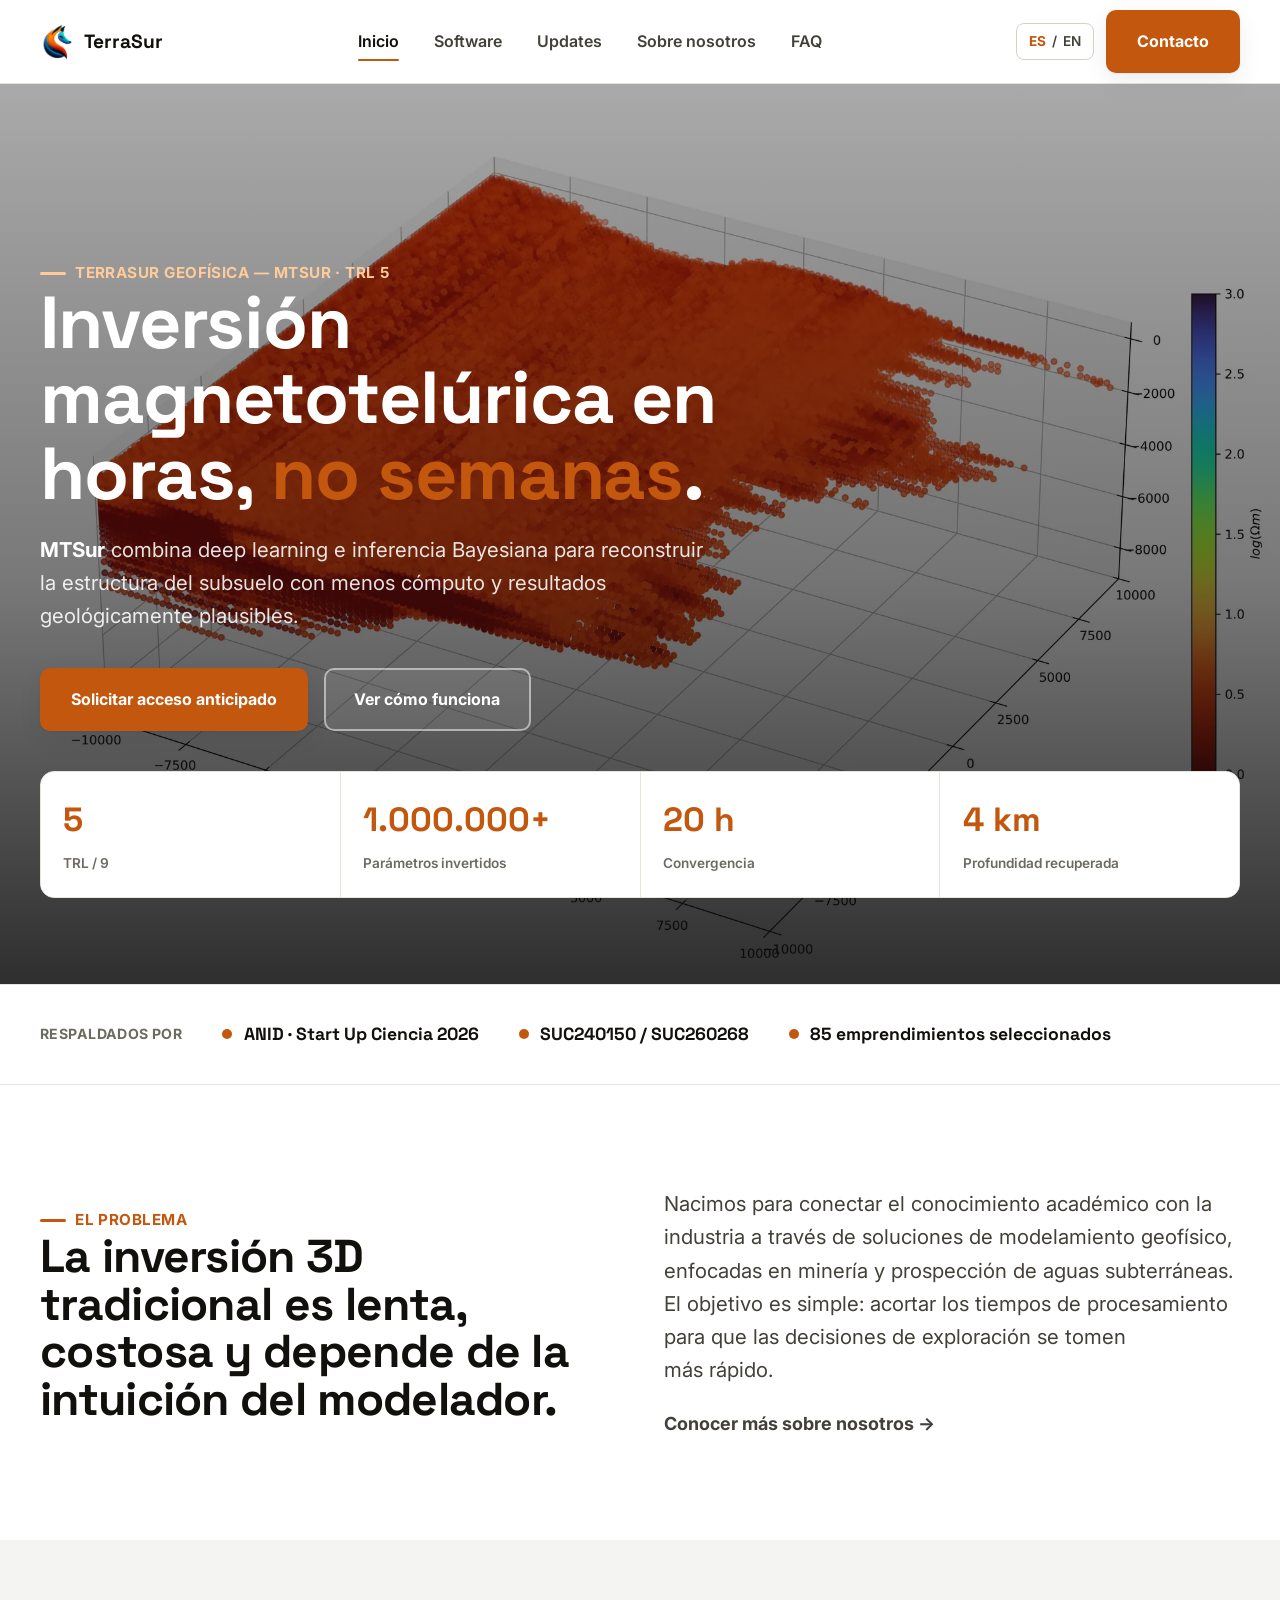
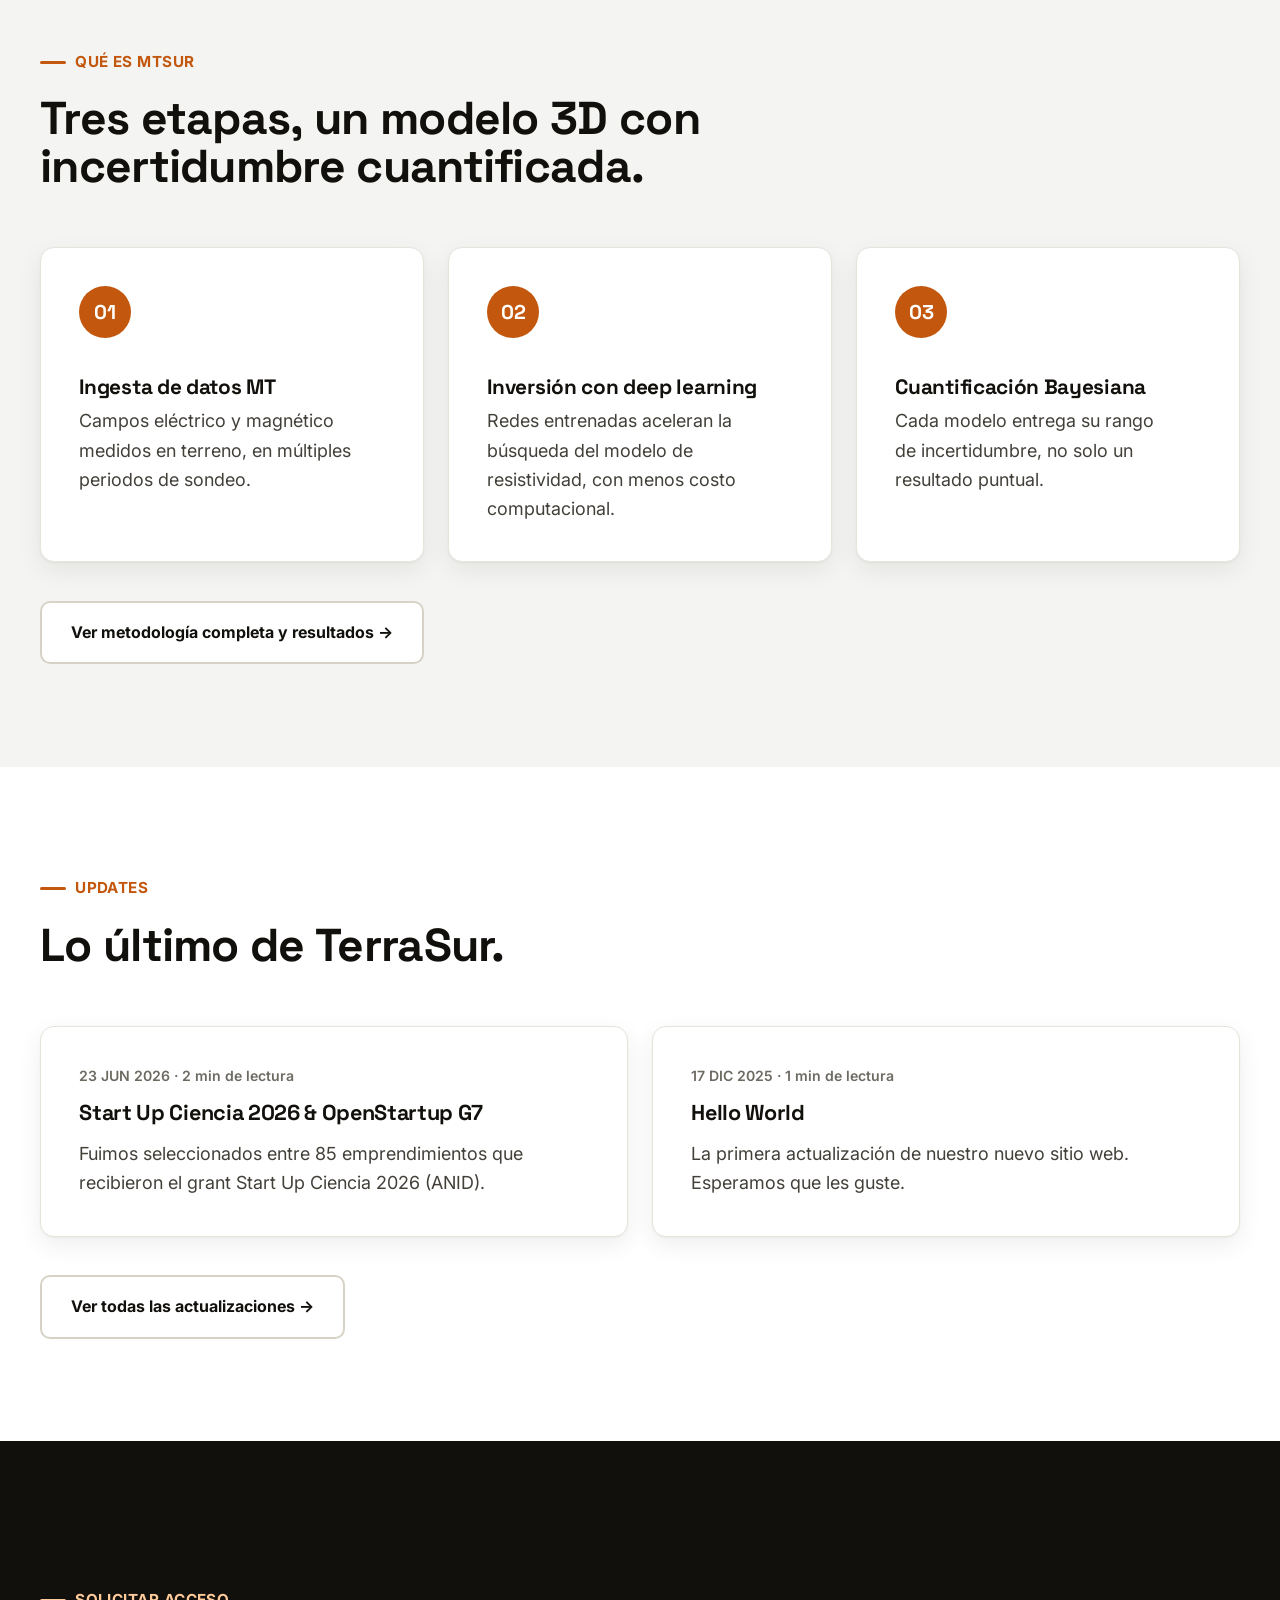
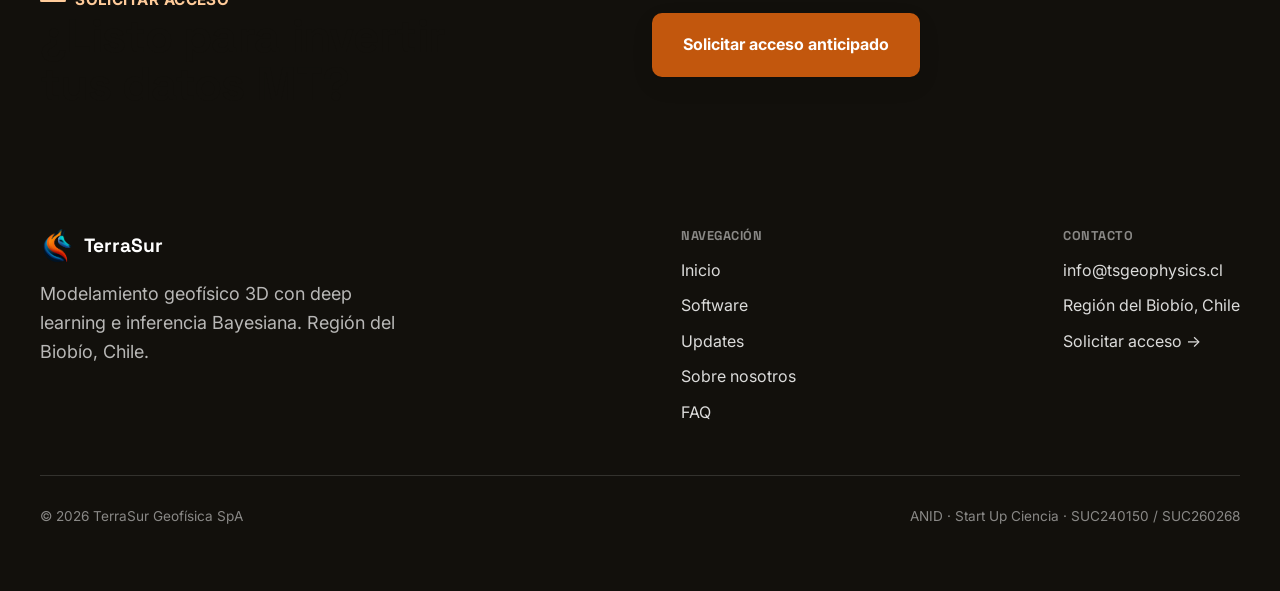
==== commit d9711dda: "Fix mobile hamburger menu not appearing/working - Prevented nav-right (lang toggle + brand + burger)" ====
--- a/index.html
+++ b/index.html
@@ -15,7 +15,7 @@
 <link rel="preconnect" href="https://fonts.gstatic.com" crossorigin>
 <link rel="stylesheet" href="https://fonts.googleapis.com/css2?family=Space+Grotesk:wght@500;600;700&family=IBM+Plex+Mono:wght@400;500;700&family=Inter:wght@300;400;500;600&display=swap">
 
-<link rel="stylesheet" href="styles.css?v=20260721b">
+<link rel="stylesheet" href="styles.css?v=20260721c">
 </head>
 <body>
 
@@ -319,7 +319,7 @@
 </footer>
 
 <script defer src="lib/manifest.js"></script>
-<script defer src="main.js?v=20260721b"></script>
+<script defer src="main.js?v=20260721c"></script>
 
 </body>
 </html>
--- a/styles.css
+++ b/styles.css
@@ -164,26 +164,33 @@
   -webkit-backdrop-filter: blur(14px) saturate(140%);
 }
 @supports not (backdrop-filter: blur(1px)) { .nav { background: rgba(255,255,255,.98); } }
-.nav-inner { display: flex; align-items: center; justify-content: space-between; width: 100%; gap: 1.5rem; }
-.brand { display: flex; align-items: center; gap: .65rem; }
-.brand img { height: 34px; width: auto; }
-.brand-word { font-family: var(--display); font-weight: 700; font-size: 1.2rem; color: var(--ink); }
+.nav-inner { display: flex; align-items: center; justify-content: space-between; width: 100%; gap: 1rem; flex-wrap: nowrap; }
+.brand { display: flex; align-items: center; gap: .65rem; min-width: 0; flex-shrink: 1; }
+.brand img { height: 34px; width: auto; flex-shrink: 0; }
+.brand-word { font-family: var(--display); font-weight: 700; font-size: 1.2rem; color: var(--ink); white-space: nowrap; }
 .nav-links { display: none; align-items: center; gap: 2.2rem; }
 .nav-links a { font-weight: 600; font-size: 1rem; color: var(--ink-2); position: relative; padding-block: .3rem; }
 .nav-links a.is-active { color: var(--ink); }
 .nav-links a::after { content: ""; position: absolute; left: 0; right: 100%; bottom: -2px; height: 2px; background: var(--amber); transition: right .3s var(--ease-out); border-radius: 2px; }
 .nav-links a:hover::after, .nav-links a:focus-visible::after, .nav-links a.is-active::after { right: 0; }
-.nav-right { display: flex; align-items: center; gap: 1rem; }
-.lang-toggle { font-weight: 600; font-size: .9rem; color: var(--ink-2); border: 1px solid var(--line-strong); border-radius: 8px; padding: .5rem .8rem; display: flex; gap: .35rem; }
+.nav-right { display: flex; align-items: center; gap: .8rem; flex-shrink: 0; }
+.lang-toggle { font-weight: 600; font-size: .85rem; color: var(--ink-2); border: 1px solid var(--line-strong); border-radius: 8px; padding: .4rem .6rem; display: flex; gap: .3rem; flex-shrink: 0; }
 .lang-toggle span { padding-inline: .1rem; }
 .lang-toggle .is-active { color: var(--amber); font-weight: 700; }
 .nav-cta { display: none; }
 .nav-toggle-input { position: absolute; width: 1px; height: 1px; opacity: 0; pointer-events: none; }
-.nav-burger { display: flex; flex-direction: column; gap: 5px; width: 26px; cursor: pointer; }
-.nav-burger span { height: 2px; width: 100%; background: var(--ink); transition: transform .25s var(--ease-out), opacity .2s; }
-.nav-toggle-input:checked ~ .container .nav-burger span:nth-child(1) { transform: translateY(7px) rotate(45deg); }
-.nav-toggle-input:checked ~ .container .nav-burger span:nth-child(2) { opacity: 0; }
-.nav-toggle-input:checked ~ .container .nav-burger span:nth-child(3) { transform: translateY(-7px) rotate(-45deg); }
+.nav-burger {
+  display: flex; flex-direction: column; justify-content: center; align-items: center; gap: 5px;
+  width: 32px; height: 32px;
+  flex-shrink: 0; cursor: pointer; box-sizing: border-box;
+}
+.nav-burger span { height: 2px; width: 24px; background: var(--ink); transition: transform .25s var(--ease-out), opacity .2s; flex-shrink: 0; }
+.nav-toggle-input:checked ~ .container .nav-burger span:nth-child(1),
+.nav-burger.is-open span:nth-child(1) { transform: translateY(7px) rotate(45deg); }
+.nav-toggle-input:checked ~ .container .nav-burger span:nth-child(2),
+.nav-burger.is-open span:nth-child(2) { opacity: 0; }
+.nav-toggle-input:checked ~ .container .nav-burger span:nth-child(3),
+.nav-burger.is-open span:nth-child(3) { transform: translateY(-7px) rotate(-45deg); }
 
 .mobile-menu {
   position: fixed; inset: var(--nav-h) 0 0 0; z-index: 90;
@@ -192,7 +199,12 @@
   transition: opacity .25s var(--ease-out), transform .25s var(--ease-out);
   border-top: 1px solid var(--line); overflow-y: auto;
 }
-.nav-toggle-input:checked ~ .mobile-menu { opacity: 1; transform: translateY(0); pointer-events: auto; }
+.nav-toggle-input:checked ~ .mobile-menu,
+.mobile-menu.is-open { opacity: 1; transform: translateY(0); pointer-events: auto; }
+
+@media (max-width: 400px) {
+  .brand-word { display: none; }
+}
 .mobile-menu a { display: block; padding: 1.1rem 0; border-bottom: 1px solid var(--line); font-family: var(--display); font-weight: 700; font-size: 1.35rem; color: var(--ink); }
 .mobile-menu .btn { margin-top: 1.5rem; width: 100%; justify-content: center; }
 
